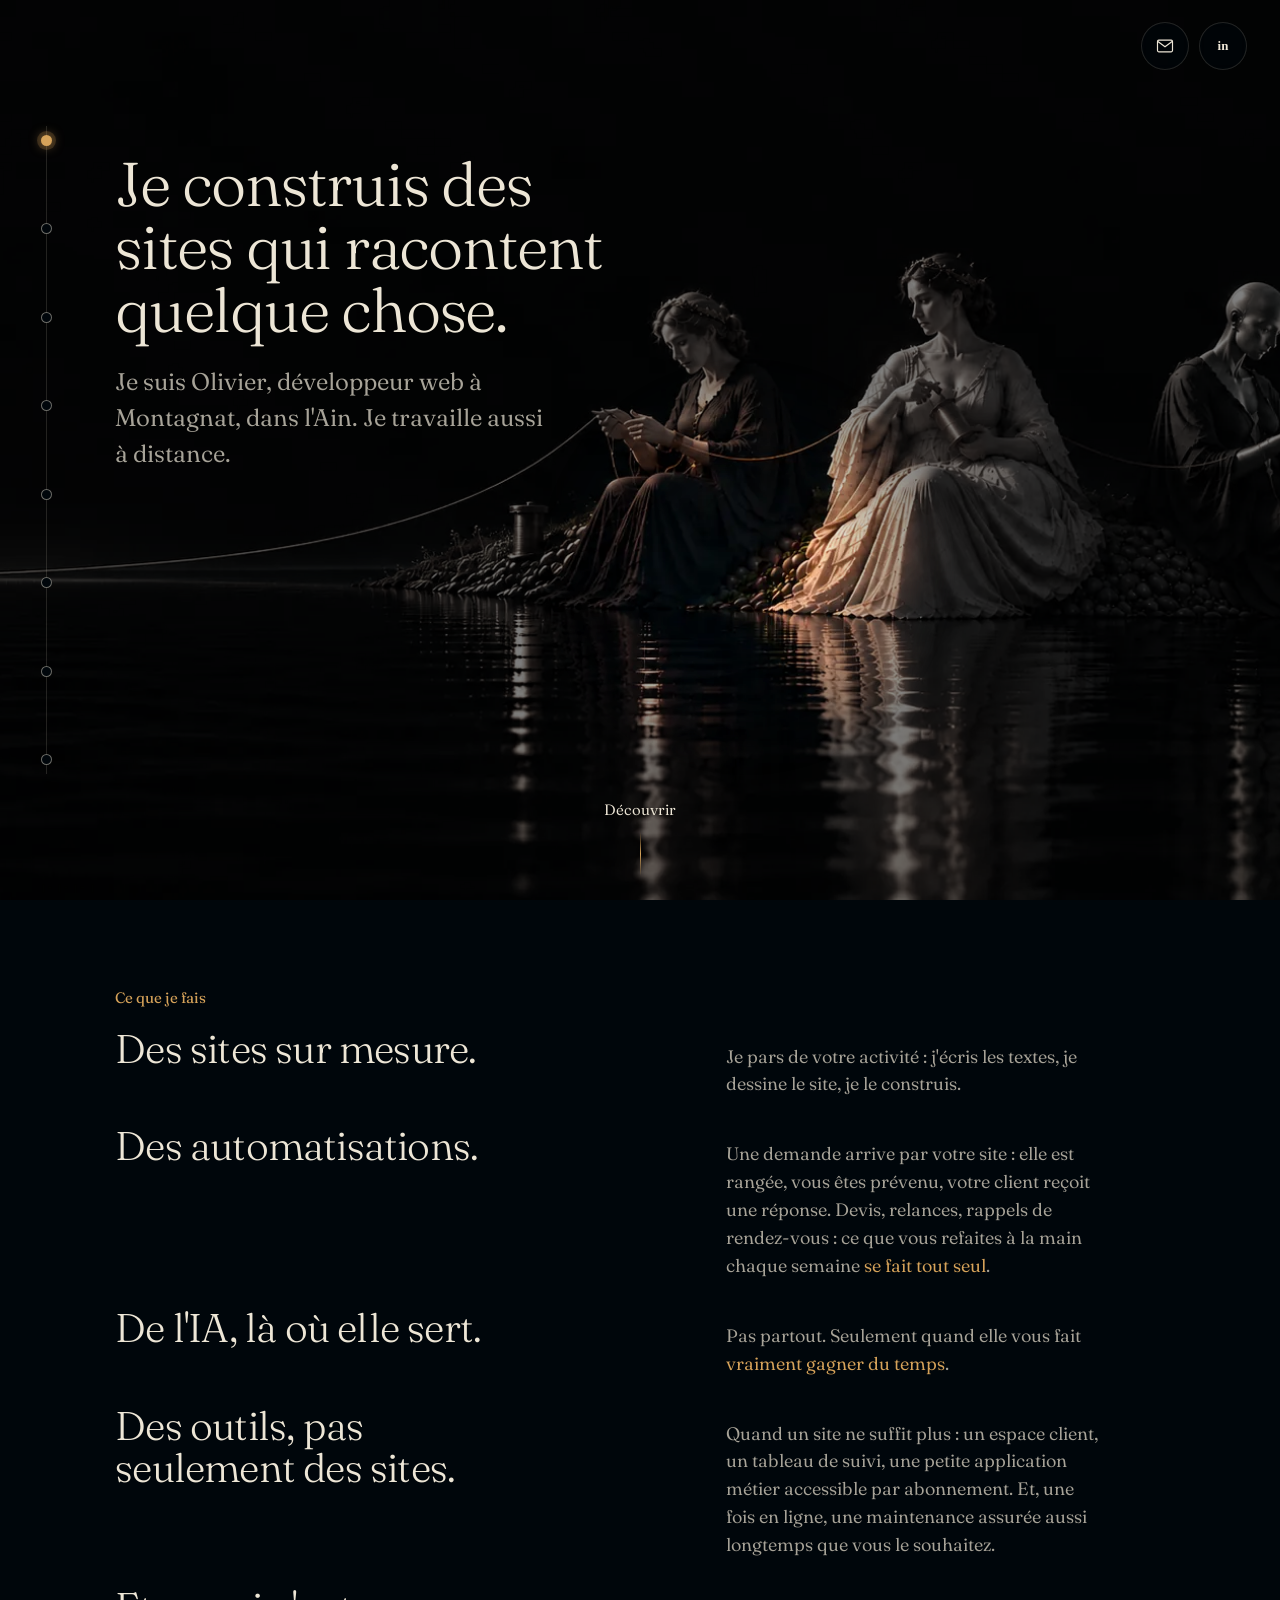
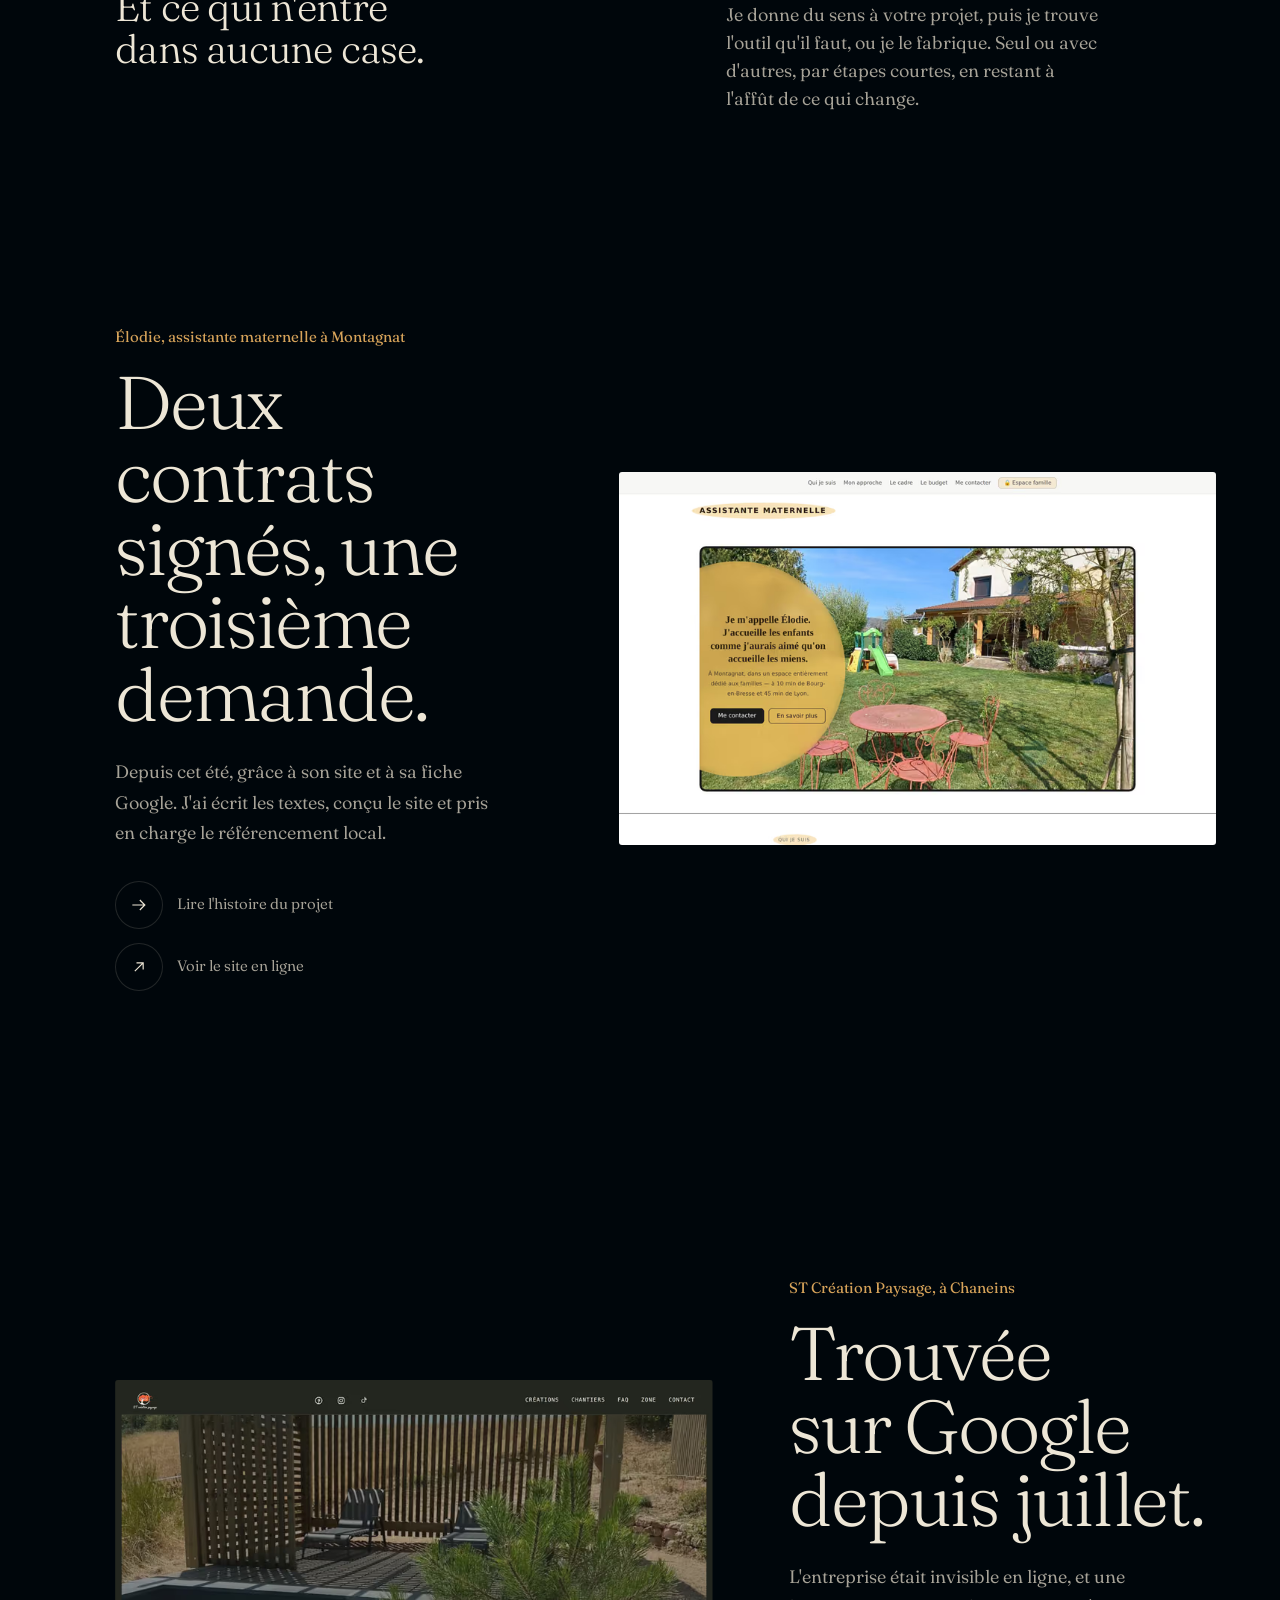
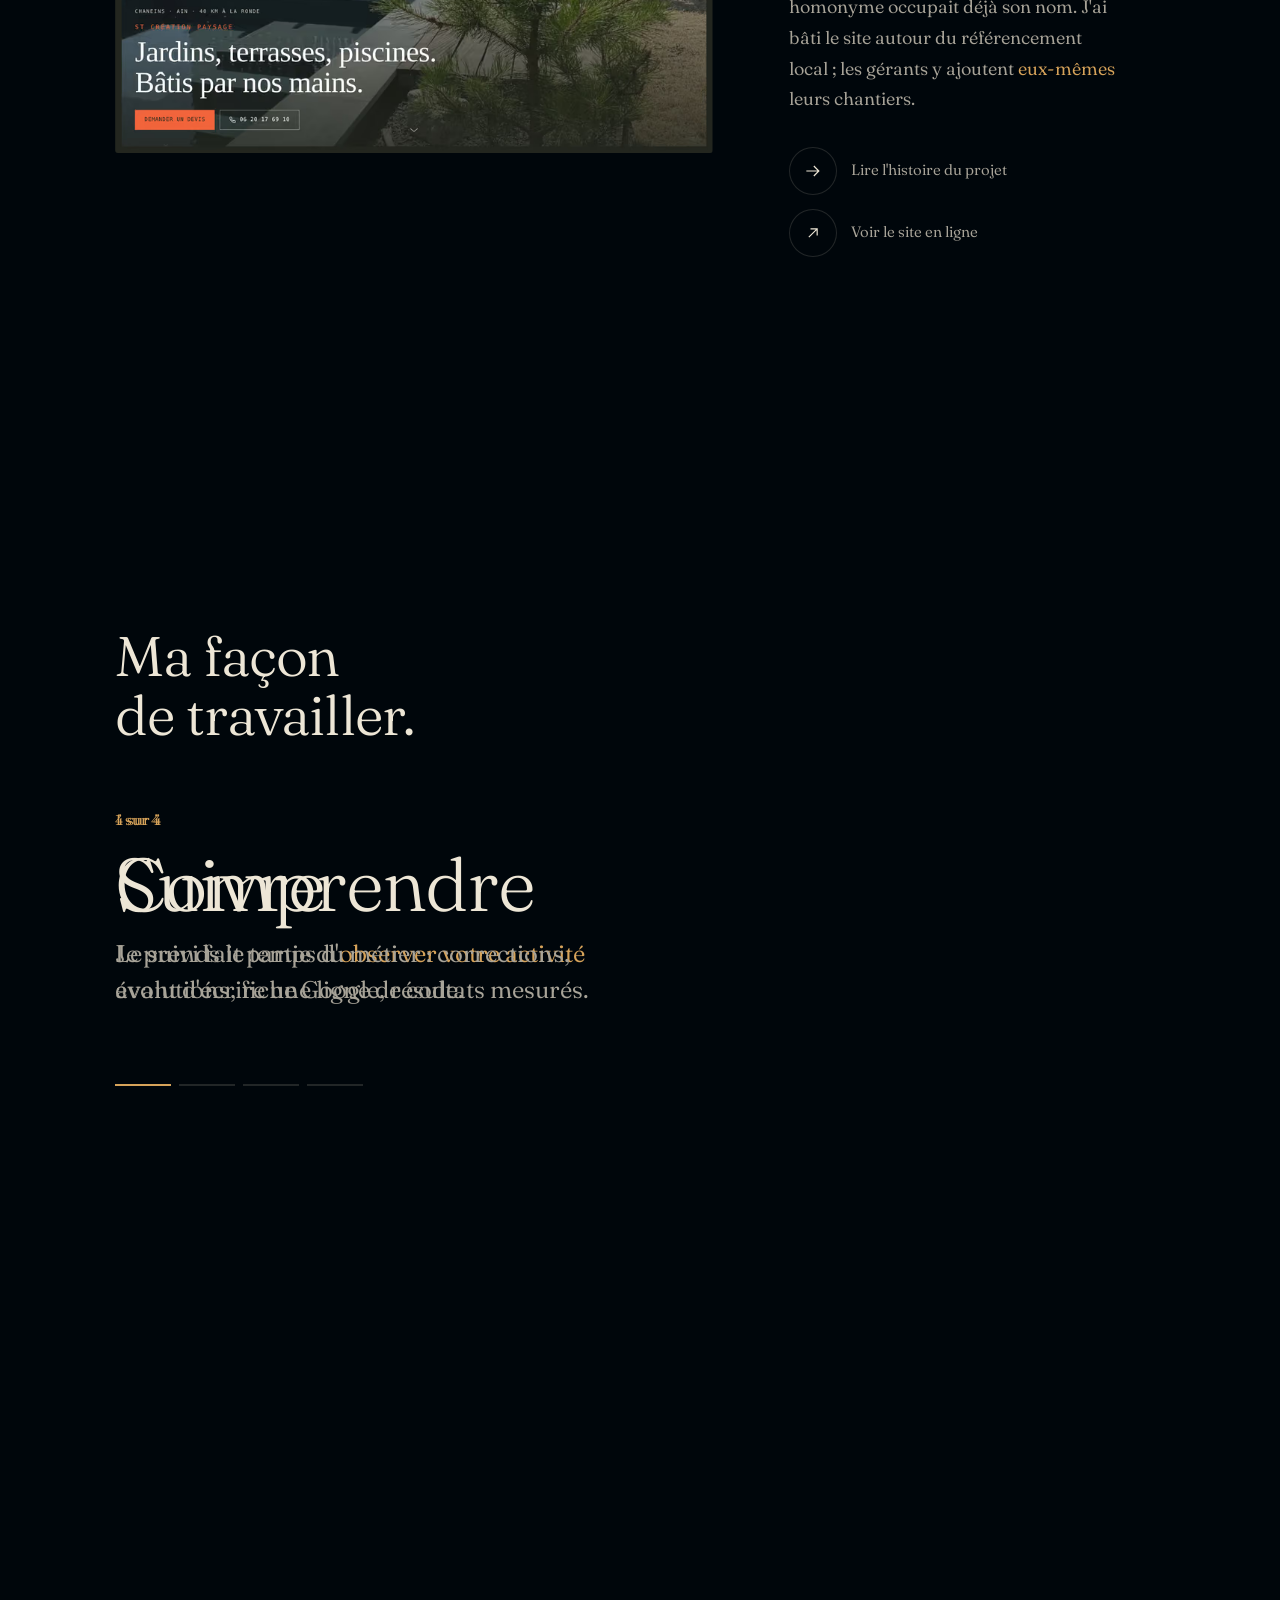
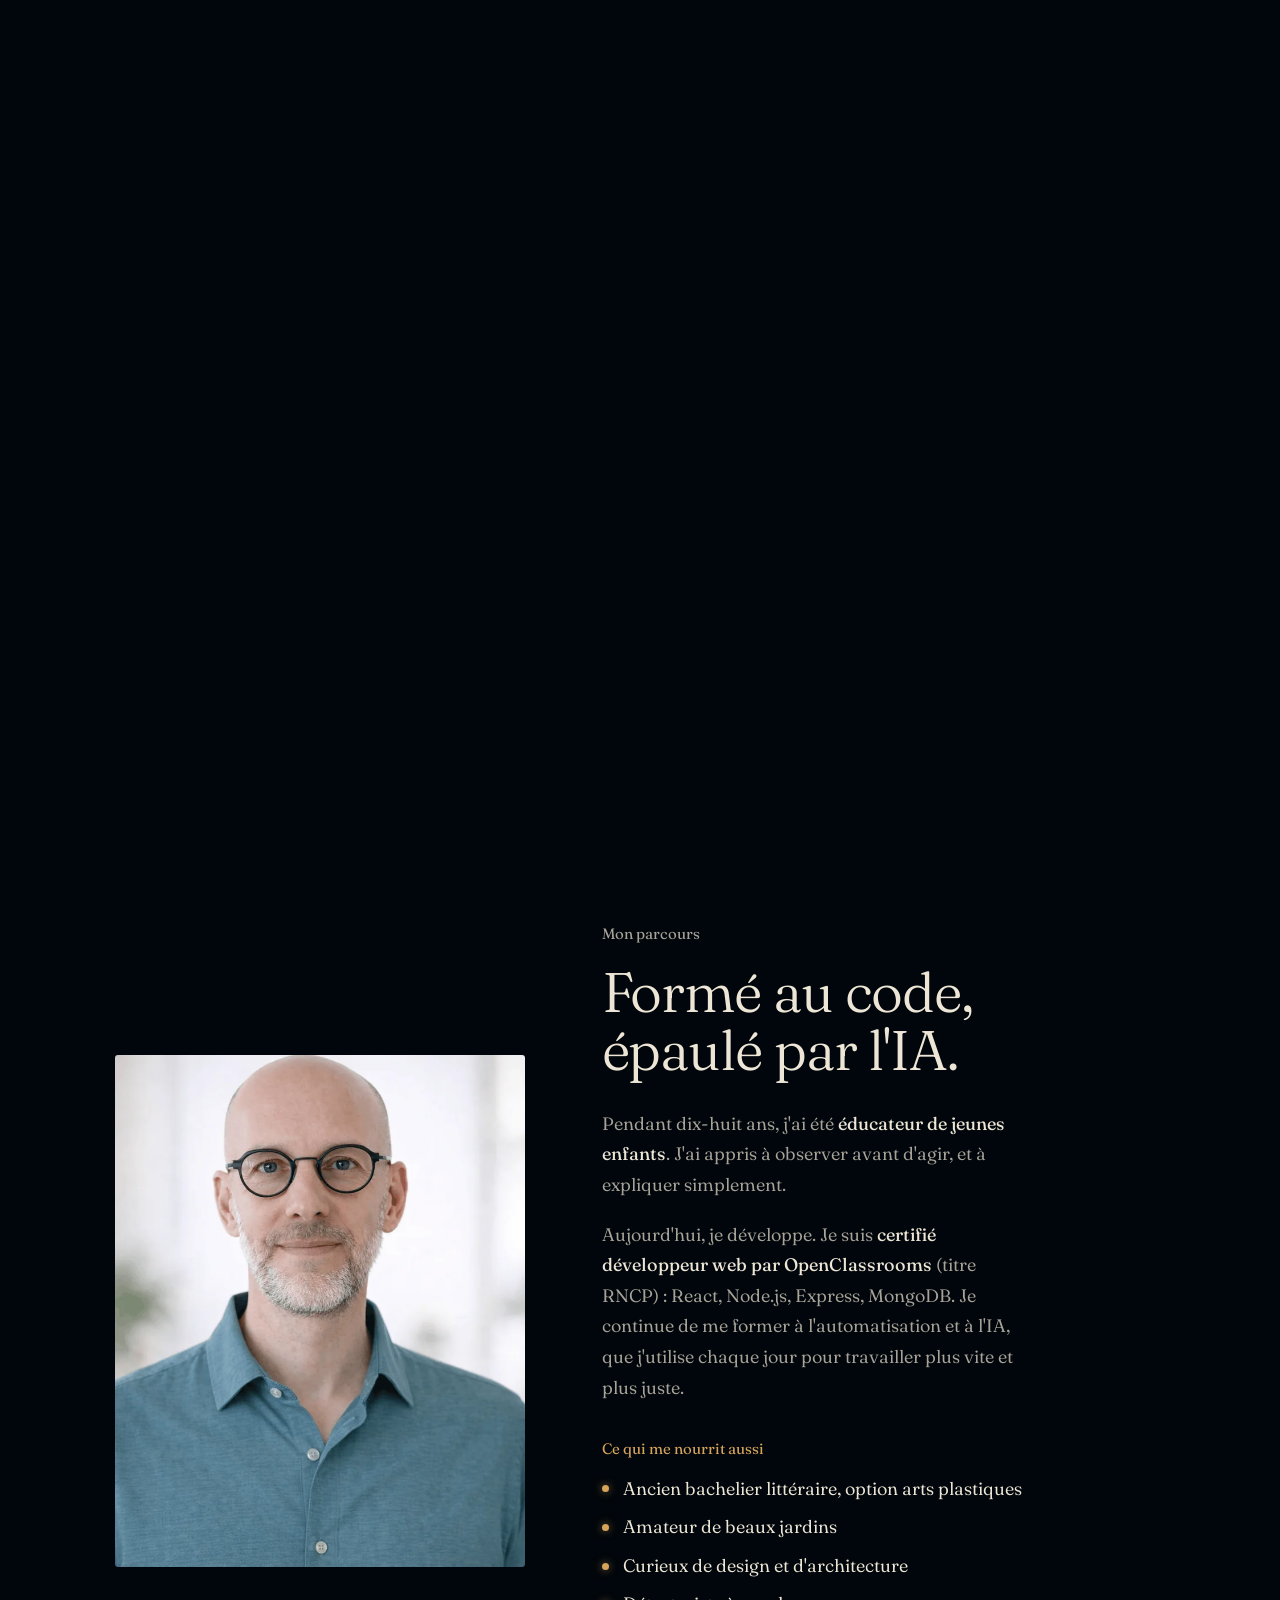
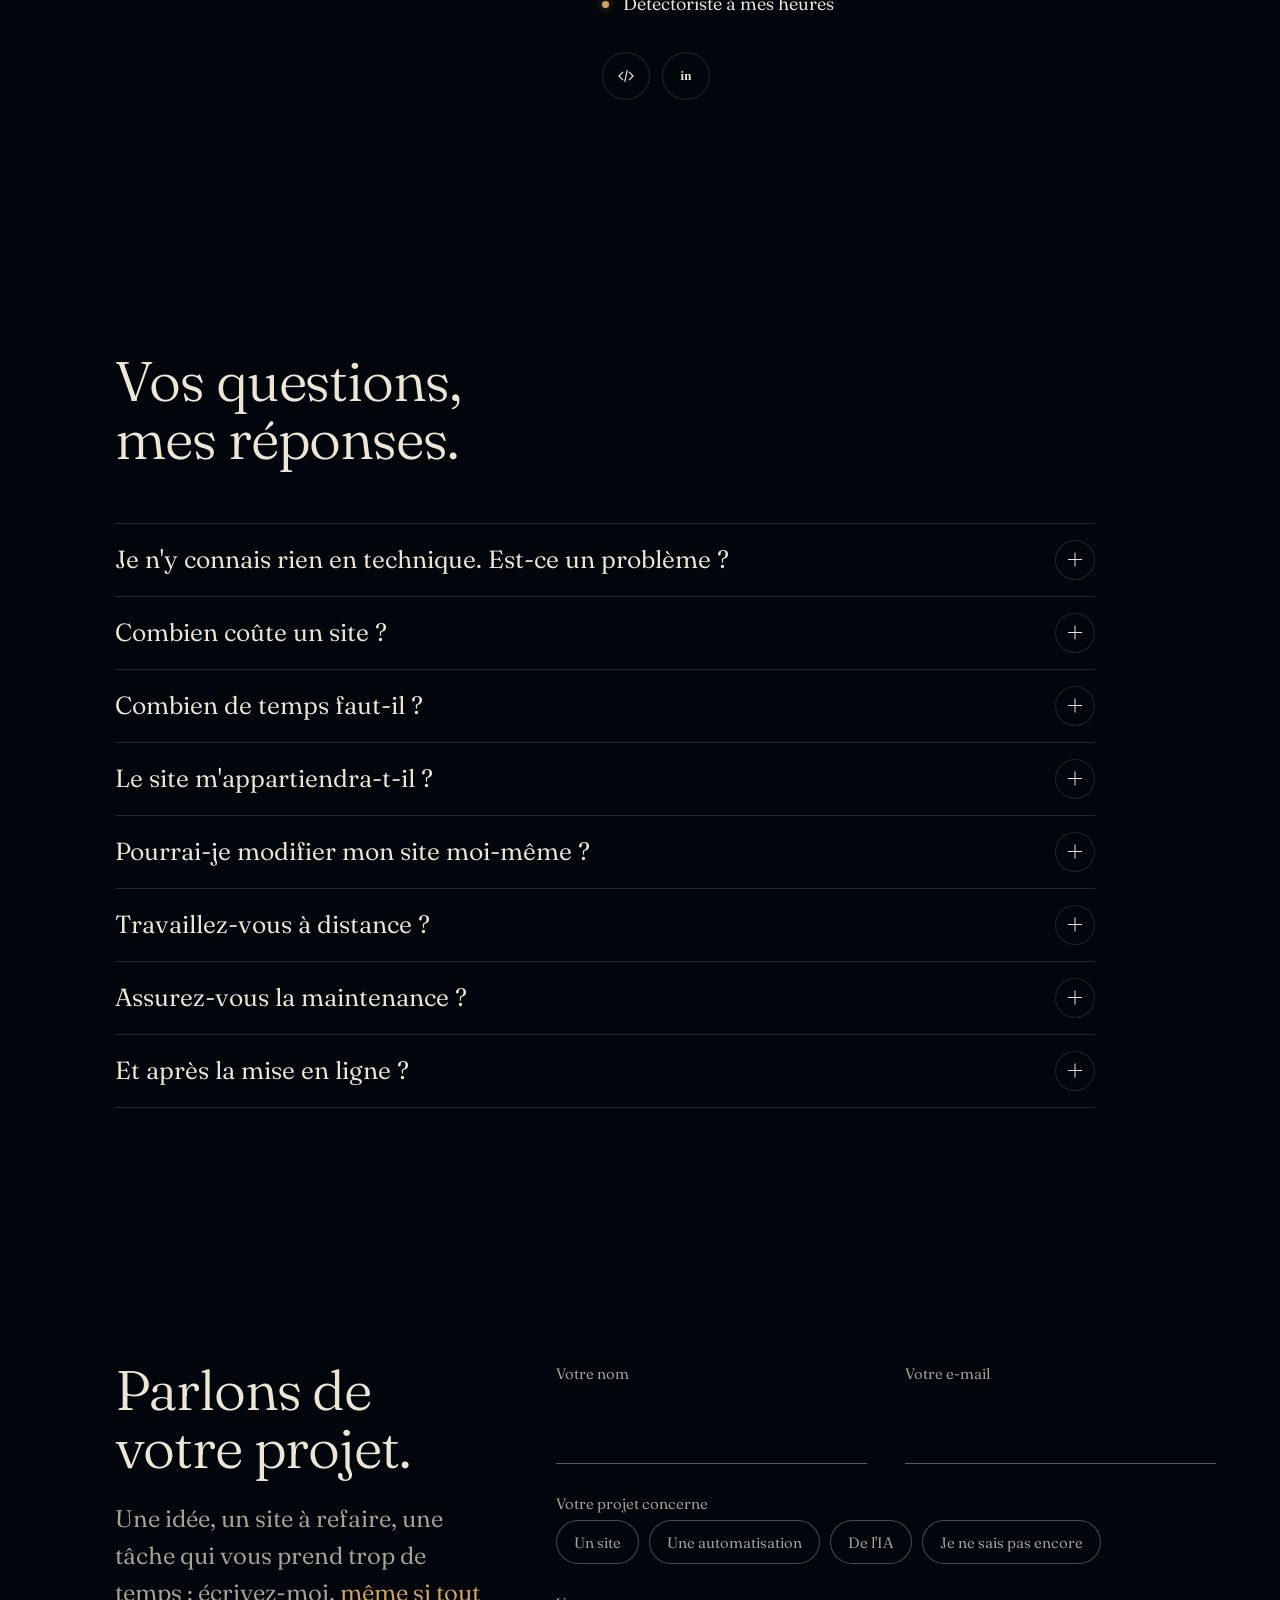
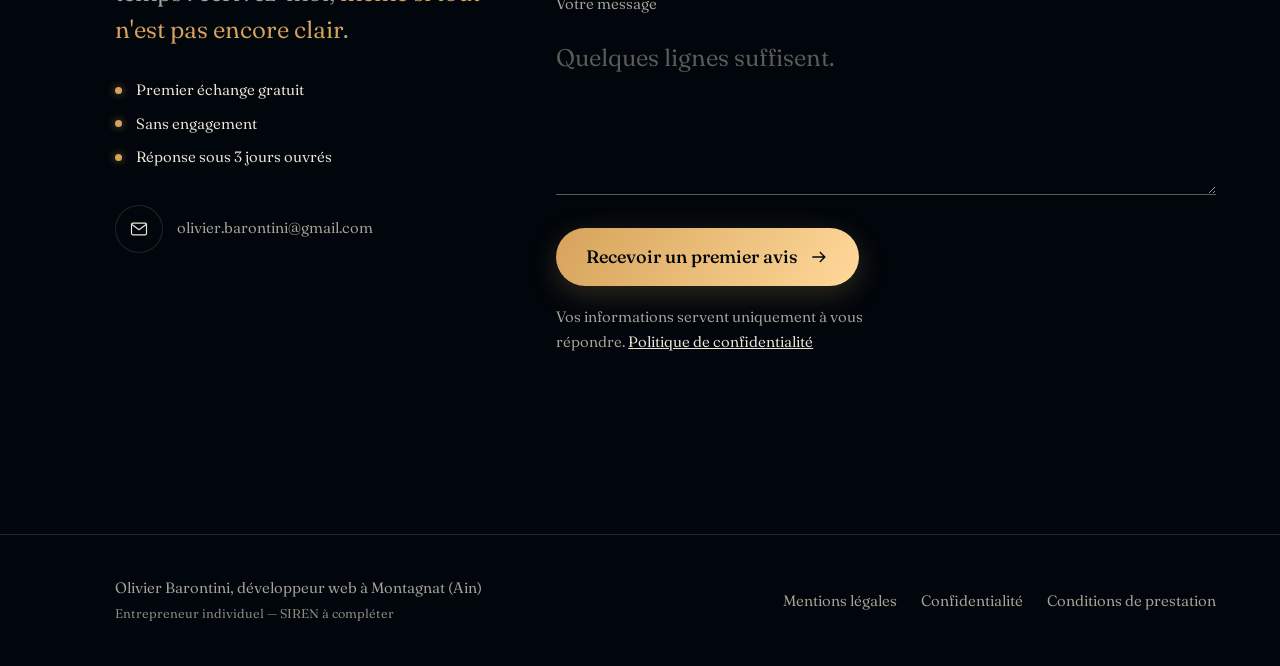
==== index.html @ 4375a680 "v21 : hero, navigation mobile/tablette, invitations vers le formulaire" ====
<!doctype html>
<html lang="fr">
<head>
<meta charset="utf-8">
<meta name="viewport" content="width=device-width, initial-scale=1, viewport-fit=cover">
<title>Olivier Barontini, développeur web dans l'Ain et à distance</title>
<meta name="description" content="Je construis des sites sur mesure, des automatisations et des outils d'IA utiles. Développeur web à Montagnat (Ain), en local et à distance.">
<!-- TODO(Olivier) une fois le domaine choisi : <link rel="canonical">, og:url,
     images Open Graph en URL absolue, champ "url" du JSON-LD, sitemap.xml, robots.txt. -->
<meta property="og:type" content="website">
<meta property="og:locale" content="fr_FR">
<meta property="og:title" content="Olivier Barontini, développeur web">
<meta property="og:description" content="Sites sur mesure, automatisations et IA appliquée. Dans l'Ain et à distance.">
<meta property="og:image" content="/assets/img/hero-desktop.webp">
<meta name="theme-color" content="#00060B">
<link rel="icon" href="/favicon.svg" type="image/svg+xml">
<link rel="preload" href="/assets/fonts/fraunces-var.woff2" as="font" type="font/woff2" crossorigin>

<!-- Doit s'exécuter avant l'affichage : autorise ou non les animations. -->
<script src="/assets/js/motion-flag.js"></script>

<!-- Une feuille par responsabilité (voir README). -->
<link rel="stylesheet" href="/assets/css/tokens.css">
<link rel="stylesheet" href="/assets/css/base.css">
<link rel="stylesheet" href="/assets/css/cursor.css">
<link rel="stylesheet" href="/assets/css/thread.css">
<link rel="stylesheet" href="/assets/css/hero.css">
<link rel="stylesheet" href="/assets/css/scenes.css">
<link rel="stylesheet" href="/assets/css/method.css">
<link rel="stylesheet" href="/assets/css/faq.css">
<link rel="stylesheet" href="/assets/css/contact.css">
<link rel="stylesheet" href="/assets/css/invite.css">

<script type="application/ld+json">
{
  "@context": "https://schema.org",
  "@type": "Person",
  "name": "Olivier Barontini",
  "jobTitle": "Développeur web",
  "email": "mailto:olivier.barontini@gmail.com",
  "address": { "@type": "PostalAddress", "addressLocality": "Montagnat", "addressRegion": "Ain", "addressCountry": "FR" },
  "knowsAbout": ["Développement web", "Automatisation", "Intelligence artificielle appliquée"],
  "sameAs": ["https://www.linkedin.com/in/olivier-barontini-5407103a3/", "https://github.com/olivierbarontini"]
}
</script>
<script type="application/ld+json">
{
  "@context": "https://schema.org",
  "@type": "FAQPage",
  "mainEntity": [
    {
      "@type": "Question",
      "name": "Je n'y connais rien en technique. Est-ce un problème ?",
      "acceptedAnswer": {
        "@type": "Answer",
        "text": "Non, c'est même pour ça que je suis là. Je vous explique chaque choix simplement, sans jargon, et vous validez chaque étape."
      }
    },
    {
      "@type": "Question",
      "name": "Combien coûte un site ?",
      "acceptedAnswer": {
        "@type": "Answer",
        "text": "Un site vitrine sur mesure démarre à 1 200 €, et se situe le plus souvent entre 1 200 et 2 500 € selon le nombre de pages et le travail de rédaction. Une première automatisation démarre à 400 €. La maintenance est facturée à part, au coup par coup ou au forfait annuel. Ces montants sont des repères, pas un tarif fixe : le prix exact dépend de votre besoin réel. Le premier échange est gratuit et sans engagement."
      }
    },
    {
      "@type": "Question",
      "name": "Combien de temps faut-il ?",
      "acceptedAnswer": {
        "@type": "Answer",
        "text": "Les délais sont courts : je travaille sur peu de projets à la fois. Le délai exact est annoncé dans le devis, et vous voyez le site avancer étape par étape."
      }
    },
    {
      "@type": "Question",
      "name": "Le site m'appartiendra-t-il ?",
      "acceptedAnswer": {
        "@type": "Answer",
        "text": "Oui. Le site, les textes et le nom de domaine sont à vous. Aucun abonnement ne vous est imposé."
      }
    },
    {
      "@type": "Question",
      "name": "Pourrai-je modifier mon site moi-même ?",
      "acceptedAnswer": {
        "@type": "Answer",
        "text": "Si vous le souhaitez, oui. Je peux prévoir un espace simple pour ajouter vos photos ou changer vos textes, comme je l'ai fait pour ST Création Paysage."
      }
    },
    {
      "@type": "Question",
      "name": "Travaillez-vous à distance ?",
      "acceptedAnswer": {
        "@type": "Answer",
        "text": "Oui. Je me déplace dans un rayon d'environ 30 km autour de Bourg-en-Bresse, et plus loin selon le projet. Partout ailleurs, je travaille à distance : visio, e-mail, étapes partagées en ligne."
      }
    },
    {
      "@type": "Question",
      "name": "Assurez-vous la maintenance ?",
      "acceptedAnswer": {
        "@type": "Answer",
        "text": "Oui, et c'est volontaire : un site laissé seul vieillit vite. Mises à jour, sauvegardes, corrections, petites évolutions — vous choisissez ce que vous me confiez, au coup par coup ou en suivi régulier."
      }
    },
    {
      "@type": "Question",
      "name": "Et après la mise en ligne ?",
      "acceptedAnswer": {
        "@type": "Answer",
        "text": "Le suivi fait partie du métier : corrections, évolutions, fiche Google, résultats mesurés. On décide ensemble de ce dont vous avez besoin."
      }
    }
  ]
}
</script>
</head>
<body>
<a class="skip-link" href="#contenu">Aller au contenu</a>

<!-- ======================================================================
     NAVIGATION — le fil (desktop) / le panneau (mobile). Voir thread.css.
     ====================================================================== -->
<div class="thread-progress" aria-hidden="true"></div>

<!-- Barre du haut (mobile et tablette) : nom + bouton Menu. -->
<header class="topbar">
  <a class="topbar-name" href="#accueil">Olivier Barontini</a>
  <button class="thread-toggle" type="button" aria-expanded="false" aria-controls="thread">
    <span class="thread-toggle-label">Menu</span>
    <svg class="icon-open" viewBox="0 0 24 24" fill="none" stroke="currentColor" stroke-width="1.4" aria-hidden="true"><path d="M4 7h16M4 12h16M4 17h16"/></svg>
    <svg class="icon-close" viewBox="0 0 24 24" fill="none" stroke="currentColor" stroke-width="1.4" aria-hidden="true"><path d="M6 6l12 12M18 6 6 18"/></svg>
  </button>
</header>

<nav class="thread" id="thread" aria-label="Sections de la page">
  <ol class="thread-list">
    <li><a href="#accueil"><span class="thread-knot" aria-hidden="true"></span><span class="thread-label">Accueil</span></a></li>
    <li><a href="#ce-que-je-fais"><span class="thread-knot" aria-hidden="true"></span><span class="thread-label">Ce que je fais</span></a></li>
    <li><a href="#elodie"><span class="thread-knot" aria-hidden="true"></span><span class="thread-label">Élodie, assistante maternelle</span></a></li>
    <li><a href="#st-creation-paysage"><span class="thread-knot" aria-hidden="true"></span><span class="thread-label">ST Création Paysage</span></a></li>
    <li><a href="#methode"><span class="thread-knot" aria-hidden="true"></span><span class="thread-label">Ma façon de travailler</span></a></li>
    <li><a href="#parcours"><span class="thread-knot" aria-hidden="true"></span><span class="thread-label">Mon parcours</span></a></li>
    <li><a href="#questions"><span class="thread-knot" aria-hidden="true"></span><span class="thread-label">Vos questions</span></a></li>
    <li><a href="#contact"><span class="thread-knot" aria-hidden="true"></span><span class="thread-label">Contact</span></a></li>
  </ol>
  <!-- Visible uniquement dans le panneau mobile. -->
  <div class="thread-panel-extras icon-row">
    <a class="icon-link" href="mailto:olivier.barontini@gmail.com" aria-label="M'écrire un e-mail">
      <svg viewBox="0 0 24 24" fill="none" stroke="currentColor" stroke-width="1.4" aria-hidden="true"><rect x="3" y="5" width="18" height="14" rx="1.5"/><path d="M3.5 6.5 12 13l8.5-6.5"/></svg>
    </a>
    <a class="icon-link" href="https://www.linkedin.com/in/olivier-barontini-5407103a3/" target="_blank" rel="noopener" aria-label="Mon profil LinkedIn (nouvel onglet)">
      <svg viewBox="0 0 24 24" fill="currentColor" aria-hidden="true"><text x="12" y="16.5" text-anchor="middle" font-family="Georgia,serif" font-size="15.5" font-weight="700">in</text></svg>
    </a>
    <a class="icon-link" href="https://github.com/olivierbarontini" target="_blank" rel="noopener" aria-label="Mes projets sur GitHub (nouvel onglet)">
      <svg viewBox="0 0 24 24" fill="none" stroke="currentColor" stroke-width="1.4" aria-hidden="true"><path d="M8.5 7 3.5 12l5 5M15.5 7l5 5-5 5M13.5 5l-3 14"/></svg>
    </a>
  </div>
</nav>

<!-- Contact direct, toujours à portée (desktop). -->
<div class="corner">
  <a class="icon-link" href="#contact" aria-label="Me contacter"><svg viewBox="0 0 24 24" fill="none" stroke="currentColor" stroke-width="1.4" aria-hidden="true"><rect x="3" y="5" width="18" height="14" rx="1.5"/><path d="M3.5 6.5 12 13l8.5-6.5"/></svg></a>
  <a class="icon-link" href="https://www.linkedin.com/in/olivier-barontini-5407103a3/" target="_blank" rel="noopener" aria-label="Mon profil LinkedIn (nouvel onglet)">
    <svg viewBox="0 0 24 24" fill="currentColor" aria-hidden="true"><text x="12" y="16.5" text-anchor="middle" font-family="Georgia,serif" font-size="15.5" font-weight="700">in</text></svg>
  </a>
</div>

<!-- Pastille de contact (mobile et tablette) : apparaît après les projets
     clients, disparaît quand le formulaire est à l'écran. Voir invite.css. -->
<a class="invite" href="#contact">Me contacter</a>

<main id="contenu" tabindex="-1">

  <!-- ====================================================================
       1. HERO — une image, une phrase.
       ==================================================================== -->
  <section class="hero" id="accueil" aria-labelledby="hero-title">
    <div class="hero-media">
      <picture class="hero-base">
        <source media="(min-width: 1100px)" srcset="/assets/img/hero-desktop.webp">
        <source media="(min-width: 700px)" srcset="/assets/img/hero-tablet.webp">
        <img src="/assets/img/hero-mobile.webp" width="940" height="1674" fetchpriority="high"
             alt="Trois fileuses au bord d'une eau sombre, reliées par un fil doré qui part d'un point de lumière.">
      </picture>
      <!-- Même image, en couleurs, révélée par le halo (décorative). -->
      <picture class="hero-lit" aria-hidden="true">
        <source media="(min-width: 1100px)" srcset="/assets/img/hero-desktop.webp">
        <source media="(min-width: 700px)" srcset="/assets/img/hero-tablet.webp">
        <img src="/assets/img/hero-mobile.webp" width="940" height="1674" alt="">
      </picture>
    </div>

    <div class="hero-text">
      <h1 id="hero-title">Je construis des sites qui racontent quelque chose.</h1>
      <p>Je suis Olivier, développeur web à Montagnat, dans l'Ain. Je travaille aussi à distance.</p>
      <!-- Mobile uniquement (masqué au-dessus de 900 px, voir hero.css) :
           le Hero desktop reste volontairement sans appel à l'action. -->
      <a class="hero-contact" href="#contact">Me contacter</a>
    </div>

    <a class="hero-cue" href="#ce-que-je-fais">Découvrir<span aria-hidden="true"></span></a>
  </section>

  <!-- ====================================================================
       2. CE QUE JE FAIS — trois phrases, rien d'autre.
       ==================================================================== -->
  <section class="scene" id="ce-que-je-fais" data-reveal aria-labelledby="t-offre">
    <h2 class="kicker" id="t-offre">Ce que je fais</h2>
    <div class="offer fade">
      <div class="offer-item">
        <h3>Des sites sur mesure.</h3>
        <p>Je pars de votre activité&nbsp;: j'écris les textes, je dessine le site, je le construis.</p>
      </div>
      <div class="offer-item">
        <h3>Des automatisations.</h3>
        <p>Une demande arrive par votre site&nbsp;: elle est rangée, vous êtes prévenu, votre client reçoit une réponse. Devis, relances, rappels de rendez-vous&nbsp;: ce que vous refaites à la main chaque semaine <span class="lumen">se fait tout seul</span>.</p>
      </div>
      <div class="offer-item">
        <h3>De l'IA, là où elle sert.</h3>
        <p>Pas partout. Seulement quand elle vous fait <span class="lumen">vraiment gagner du temps</span>.</p>
      </div>
      <div class="offer-item">
        <h3>Des outils, pas seulement des sites.</h3>
        <p>Quand un site ne suffit plus&nbsp;: un espace client, un tableau de suivi, une petite application métier accessible par abonnement. Et, une fois en ligne, une <span class="lumen">maintenance assurée</span> aussi longtemps que vous le souhaitez.</p>
      </div>
      <div class="offer-item">
        <h3>Et ce qui n'entre dans aucune case.</h3>
        <p>Je donne du sens à votre projet, puis je trouve l'outil qu'il faut, ou je le fabrique. Seul ou avec d'autres, par étapes courtes, en restant à l'affût de ce qui change.</p>
      </div>
    </div>
  </section>

  <!-- ====================================================================
       3. PREUVE — Élodie. Chiffres donnés par la cliente, non arrondis.
       ==================================================================== -->
  <section class="scene" id="elodie" data-reveal aria-labelledby="t-elodie">
    <div class="proof">
      <div class="proof-text fade">
        <p class="kicker">Élodie, assistante maternelle à Montagnat</p>
        <h2 class="proof-statement" id="t-elodie">Deux contrats signés, une troisième demande.</h2>
        <p class="proof-detail">Depuis cet été, grâce à son site et à <span class="lumen">sa fiche Google</span>. J'ai écrit les textes, conçu le site et pris en charge le référencement local.</p>
        <div class="action-row">
          <a class="action" href="/projets/elodie-assistante-maternelle/"><span class="action-icon" aria-hidden="true"><svg viewBox="0 0 24 24" fill="none" stroke="currentColor" stroke-width="1.4"><path d="M4 12h15M13 6l6 6-6 6"/></svg></span><span class="action-label">Lire l'histoire du projet</span><span class="sr-only"> d'Élodie</span></a>
          <a class="action" href="https://elodie-assistante-maternelle.fr" target="_blank" rel="noopener"><span class="action-icon" aria-hidden="true"><svg viewBox="0 0 24 24" fill="none" stroke="currentColor" stroke-width="1.4"><path d="M7 17 17 7M9 7h8v8"/></svg></span><span class="action-label">Voir le site en ligne</span><span class="sr-only"> d'Élodie (nouvel onglet)</span></a>
        </div>
      </div>
      <picture class="frame">
        <source type="image/avif" srcset="/assets/img/elodie-assistante-maternelle-800.avif 800w, /assets/img/elodie-assistante-maternelle-1200.avif 1200w" sizes="(min-width: 900px) 55vw, 100vw">
        <img src="/assets/img/elodie-assistante-maternelle-1200.webp"
             srcset="/assets/img/elodie-assistante-maternelle-800.webp 800w, /assets/img/elodie-assistante-maternelle-1200.webp 1200w"
             sizes="(min-width: 900px) 55vw, 100vw" width="1200" height="750" loading="lazy" decoding="async"
             alt="Page d'accueil du site d'Élodie : le jardin et l'aire de jeux en grande image, avec l'accroche « Je m'appelle Élodie ».">
      </picture>
    </div>
  </section>

  <!-- ====================================================================
       4. PREUVE — ST Création Paysage (image et texte inversés).
       ==================================================================== -->
  <section class="scene" id="st-creation-paysage" data-reveal aria-labelledby="t-st">
    <div class="proof proof--mirror">
      <div class="proof-text fade">
        <p class="kicker">ST Création Paysage, à Chaneins</p>
        <h2 class="proof-statement" id="t-st">Trouvée sur Google depuis juillet.</h2>
        <p class="proof-detail">L'entreprise était invisible en ligne, et une homonyme occupait déjà son nom. J'ai bâti le site autour du référencement local&nbsp;; les gérants y ajoutent <span class="lumen">eux-mêmes</span> leurs chantiers.</p>
        <div class="action-row">
          <a class="action" href="/projets/st-creation-paysage/"><span class="action-icon" aria-hidden="true"><svg viewBox="0 0 24 24" fill="none" stroke="currentColor" stroke-width="1.4"><path d="M4 12h15M13 6l6 6-6 6"/></svg></span><span class="action-label">Lire l'histoire du projet</span><span class="sr-only"> ST Création Paysage</span></a>
          <a class="action" href="https://www.st-creation-paysage.fr" target="_blank" rel="noopener"><span class="action-icon" aria-hidden="true"><svg viewBox="0 0 24 24" fill="none" stroke="currentColor" stroke-width="1.4"><path d="M7 17 17 7M9 7h8v8"/></svg></span><span class="action-label">Voir le site en ligne</span><span class="sr-only"> ST Création Paysage (nouvel onglet)</span></a>
        </div>
      </div>
      <picture class="frame">
        <source type="image/avif" srcset="/assets/img/st-creation-paysage-800.avif 800w, /assets/img/st-creation-paysage-1200.avif 1200w" sizes="(min-width: 900px) 55vw, 100vw">
        <img src="/assets/img/st-creation-paysage-1200.webp"
             srcset="/assets/img/st-creation-paysage-800.webp 800w, /assets/img/st-creation-paysage-1200.webp 1200w"
             sizes="(min-width: 900px) 55vw, 100vw" width="1200" height="750" loading="lazy" decoding="async"
             alt="Page d'accueil du site ST Création Paysage : une terrasse en bois au bord d'une piscine, titre « Jardins, terrasses, piscines. Bâtis par nos mains. »">
      </picture>
    </div>
  </section>

  <!-- ====================================================================
       5. MÉTHODE — une vraie séquence, donc numérotée. Voir method.css.
       ==================================================================== -->
  <section class="method" id="methode" aria-labelledby="t-methode">
    <div class="method-inner">
      <h2 id="t-methode">Ma façon de travailler.</h2>
      <ol class="steps">
        <li class="step is-current">
          <span class="step-num">1 sur 4</span>
          <h3>Comprendre</h3>
          <p>Je prends le temps d'<span class="lumen">observer votre activité</span> avant d'écrire une ligne de code.</p>
        </li>
        <li class="step">
          <span class="step-num">2 sur 4</span>
          <h3>Proposer</h3>
          <p>Textes, design, concept&nbsp;: je vous montre une direction, et on l'ajuste ensemble.</p>
        </li>
        <li class="step">
          <span class="step-num">3 sur 4</span>
          <h3>Construire</h3>
          <p>Un site rapide, accessible, <span class="lumen">qui vous appartient</span>. Sans abonnement imposé.</p>
        </li>
        <li class="step">
          <span class="step-num">4 sur 4</span>
          <h3>Suivre</h3>
          <p>Le suivi fait partie du métier&nbsp;: corrections, évolutions, fiche Google, résultats mesurés.</p>
        </li>
      </ol>
      <!-- Accès direct à chaque étape (mode enchaîné uniquement). -->
      <div class="step-meter">
        <button type="button" aria-label="Étape 1 : Comprendre"></button>
        <button type="button" aria-label="Étape 2 : Proposer"></button>
        <button type="button" aria-label="Étape 3 : Construire"></button>
        <button type="button" aria-label="Étape 4 : Suivre"></button>
      </div>
    </div>
  </section>

  <!-- ====================================================================
       6. PARCOURS — formation classique, travail épaulé par l'IA.
       ==================================================================== -->
  <section class="scene" id="parcours" data-reveal aria-labelledby="t-parcours">
    <div class="journey">
      <!-- PHOTO À REMPLACER : déposer la nouvelle image sous le même nom,
           /assets/img/portrait.webp, au format 4:5 (idéalement 720 × 900 px,
           WebP, moins de 150 ko). Rien d'autre à modifier, sauf le texte
           alternatif ci-dessous si le cadrage change. -->
      <picture class="frame">
        <img src="/assets/img/portrait.webp" width="720" height="900" loading="lazy" decoding="async"
             alt="Portrait d'Olivier Barontini.">
      </picture>
      <div class="journey-text fade">
        <p class="kicker">Mon parcours</p>
        <h2 id="t-parcours">Formé au code, épaulé par l'IA.</h2>
        <p>Pendant dix-huit ans, j'ai été <strong>éducateur de jeunes enfants</strong>. J'ai appris à observer avant d'agir, et à expliquer simplement.</p>
        <p>Aujourd'hui, je développe. Je suis <strong>certifié développeur web par OpenClassrooms</strong> (titre RNCP)&nbsp;: React, Node.js, Express, MongoDB. Je continue de me former à l'automatisation et à l'IA, que j'utilise chaque jour pour travailler plus vite et plus juste.</p>
        <!-- Ce qui nourrit le regard : des traits personnels, pas des compétences
             techniques. À enrichir ou alléger librement (une ligne = un <li>). -->
        <h3 class="traits-title">Ce qui me nourrit aussi</h3>
        <ul class="traits">
          <li>Ancien bachelier littéraire, option arts plastiques</li>
          <li>Amateur de beaux jardins</li>
          <li>Curieux de design et d'architecture</li>
          <li>Détectoriste à mes heures</li>
        </ul>
        <div class="icon-row">
          <a class="icon-link" href="https://github.com/olivierbarontini" target="_blank" rel="noopener" aria-label="Mes projets sur GitHub (nouvel onglet)">
            <svg aria-hidden="true" viewBox="0 0 24 24" fill="none" stroke="currentColor" stroke-width="1.4"><path d="M8.5 7 3.5 12l5 5M15.5 7l5 5-5 5M13.5 5l-3 14"/></svg>
          </a>
          <a class="icon-link" href="https://www.linkedin.com/in/olivier-barontini-5407103a3/" target="_blank" rel="noopener" aria-label="Mon profil LinkedIn (nouvel onglet)">
            <svg aria-hidden="true" viewBox="0 0 24 24" fill="currentColor"><text x="12" y="16.5" text-anchor="middle" font-family="Georgia,serif" font-size="15.5" font-weight="700">in</text></svg>
          </a>
        </div>
      </div>
    </div>
  </section>

  <!-- ====================================================================
       7. QUESTIONS — <details> natif : s'ouvre au clic ou au clavier,
       fonctionne sans JavaScript. Données structurées FAQPage dans le <head>.
       ==================================================================== -->
  <section class="scene" id="questions" data-reveal aria-labelledby="t-questions">
    <div class="faq">
      <h2 id="t-questions">Vos questions, mes réponses.</h2>
      <div class="faq-list fade">
        <details class="faq-item">
          <summary><span>Je n'y connais rien en technique. Est-ce un problème ?</span><span class="faq-sign" aria-hidden="true"></span></summary>
          <p>Non, c'est même pour ça que je suis là. Je vous explique chaque choix simplement, sans jargon, et vous validez chaque étape.</p>
        </details>
        <!-- TARIFS À AJUSTER : ce sont des repères de marché, pas vos prix
             définitifs. Dès que vous aurez fait trois devis réels, remplacez
             ces montants par vos propres fourchettes. -->
        <details class="faq-item">
          <summary><span>Combien coûte un site ?</span><span class="faq-sign" aria-hidden="true"></span></summary>
          <p>Un site vitrine sur mesure démarre à 1&nbsp;200&nbsp;€, et se situe le plus souvent entre 1&nbsp;200 et 2&nbsp;500&nbsp;€ selon le nombre de pages et le travail de rédaction. Une première automatisation démarre à 400&nbsp;€. La maintenance est facturée à part, au coup par coup ou au forfait annuel.</p>
          <p>Ces montants sont des repères, pas un tarif fixe&nbsp;: le prix exact dépend de votre besoin réel. Le premier échange est gratuit et sans engagement.</p>
        </details>
        <details class="faq-item">
          <summary><span>Combien de temps faut-il ?</span><span class="faq-sign" aria-hidden="true"></span></summary>
          <p>Les délais sont courts&nbsp;: je travaille sur peu de projets à la fois. Le délai exact est annoncé dans le devis, et vous voyez le site avancer étape par étape.</p>
        </details>
        <details class="faq-item">
          <summary><span>Le site m'appartiendra-t-il ?</span><span class="faq-sign" aria-hidden="true"></span></summary>
          <p>Oui. Le site, les textes et le nom de domaine sont à vous. Aucun abonnement ne vous est imposé.</p>
        </details>
        <details class="faq-item">
          <summary><span>Pourrai-je modifier mon site moi-même ?</span><span class="faq-sign" aria-hidden="true"></span></summary>
          <p>Si vous le souhaitez, oui. Je peux prévoir un espace simple pour ajouter vos photos ou changer vos textes, comme je l'ai fait pour ST Création Paysage.</p>
        </details>
        <details class="faq-item">
          <summary><span>Travaillez-vous à distance ?</span><span class="faq-sign" aria-hidden="true"></span></summary>
          <p>Oui. Je me déplace dans un rayon d'environ 30&nbsp;km autour de Bourg-en-Bresse, et plus loin selon le projet. Partout ailleurs, je travaille à distance&nbsp;: visio, e-mail, étapes partagées en ligne.</p>
        </details>
        <details class="faq-item">
          <summary><span>Assurez-vous la maintenance&nbsp;?</span><span class="faq-sign" aria-hidden="true"></span></summary>
          <p>Oui, et c'est volontaire&nbsp;: un site laissé seul vieillit vite. Mises à jour, sauvegardes, corrections, petites évolutions — vous choisissez ce que vous me confiez, au coup par coup ou en suivi régulier.</p>
        </details>
        <details class="faq-item">
          <summary><span>Et après la mise en ligne ?</span><span class="faq-sign" aria-hidden="true"></span></summary>
          <p>Le suivi fait partie du métier&nbsp;: corrections, évolutions, fiche Google, résultats mesurés. On décide ensemble de ce dont vous avez besoin.</p>
        </details>
      </div>
    </div>
  </section>

  <!-- ====================================================================
       8. CONTACT — Netlify Forms, puis copie automatique vers Airtable
       (netlify/functions/submission-created.mjs).
       ==================================================================== -->
  <section class="scene" id="contact" aria-labelledby="t-contact">
    <div class="contact">
      <div class="contact-intro">
        <h2 id="t-contact">Parlons de votre projet.</h2>
        <p class="lead">Une idée, un site à refaire, une tâche qui vous prend trop de temps&nbsp;: écrivez-moi, <span class="lumen">même si tout n'est pas encore clair</span>.</p>
        <!-- Trois promesses courtes : ce qu'un artisan pressé veut savoir
             avant d'écrire. ENGAGEMENT : le délai annoncé ici doit être tenu.
             Validé le 22/09/2026 à trois jours ouvrés. -->
        <ul class="assurances">
          <li>Premier échange gratuit</li>
          <li>Sans engagement</li>
          <li>Réponse sous 3 jours ouvrés</li>
        </ul>
        <div class="action-row">
          <a class="action" href="mailto:olivier.barontini@gmail.com"><span class="action-icon" aria-hidden="true"><svg viewBox="0 0 24 24" fill="none" stroke="currentColor" stroke-width="1.4"><rect x="3" y="5" width="18" height="14" rx="1.5"/><path d="M3.5 6.5 12 13l8.5-6.5"/></svg></span><span class="action-label">olivier.barontini@gmail.com</span></a>
        </div>
      </div>

      <form class="form" name="contact" method="POST" action="/merci/"
            data-netlify="true" netlify-honeypot="bot-field">
        <input type="hidden" name="form-name" value="contact">
        <p class="form-trap" aria-hidden="true">
          <label>Ne pas remplir <input name="bot-field" tabindex="-1" autocomplete="off"></label>
        </p>

        <!-- Nom et e-mail côte à côte sur grand écran : deux champs courts
             sur une seule ligne, le regard descend plus vite. -->
        <div class="field-row">
          <div class="field">
            <label for="f-nom">Votre nom</label>
            <input id="f-nom" name="nom" type="text" autocomplete="name" required maxlength="120">
          </div>
          <div class="field">
            <label for="f-email">Votre e-mail</label>
            <input id="f-email" name="email" type="email" autocomplete="email" required maxlength="200">
          </div>
        </div>

        <fieldset class="field">
          <legend>Votre projet concerne</legend>
          <div class="choices">
            <label class="choice"><input type="radio" name="projet" value="Site" required><span>Un site</span></label>
            <label class="choice"><input type="radio" name="projet" value="Automatisation"><span>Une automatisation</span></label>
            <label class="choice"><input type="radio" name="projet" value="IA"><span>De l'IA</span></label>
            <label class="choice"><input type="radio" name="projet" value="À définir"><span>Je ne sais pas encore</span></label>
          </div>
        </fieldset>

        <div class="field">
          <label for="f-message">Votre message</label>
          <textarea id="f-message" name="message" required maxlength="5000" placeholder="Quelques lignes suffisent."></textarea>
        </div>

        <div class="form-send">
          <button class="btn btn--send" type="submit">
            <span>Recevoir un premier avis</span>
            <svg viewBox="0 0 24 24" fill="none" stroke="currentColor" stroke-width="1.6" aria-hidden="true"><path d="M4 12h15M13 6l6 6-6 6"/></svg>
          </button>
          <p class="form-note">Vos informations servent uniquement à vous répondre. <a href="/confidentialite/">Politique de confidentialité</a></p>
        </div>
        <p class="form-status" role="status" aria-live="polite"></p>
      </form>
    </div>
  </section>
</main>

<footer class="site-footer">
  <!-- Identité légale : à compléter dès l'obtention du SIREN. -->
  <p>Olivier Barontini, développeur web à Montagnat (Ain)<br>
  <small>Entrepreneur individuel — SIREN <span class="todo">à compléter</span></small></p>
  <nav aria-label="Informations légales">
    <ul>
      <li><a href="/mentions-legales/">Mentions légales</a></li>
      <li><a href="/confidentialite/">Confidentialité</a></li>
      <li><a href="/cgv/">Conditions de prestation</a></li>
    </ul>
  </nav>
</footer>

<!-- Un script par responsabilité, chargés en différé (après le HTML). -->
<script src="/assets/js/thread-nav.js" defer></script>
<script src="/assets/js/hero-reveal.js" defer></script>
<script src="/assets/js/scene-reveal.js" defer></script>
<script src="/assets/js/method-steps.js" defer></script>
<script src="/assets/js/contact-form.js" defer></script>
<script src="/assets/js/cursor.js" defer></script>
<script src="/assets/js/offer-toggle.js" defer></script>
<script src="/assets/js/invite.js" defer></script>
</body>
</html>
---- assets/css/tokens.css ----
/* ==========================================================================
   TOKENS — la seule source des couleurs, typos et espacements du site.
   Aucune valeur en dur ailleurs : pour changer une couleur, c'est ici.

   Palette tirée de l'image des Moires elle-même :
   --night est la couleur exacte du ciel de l'image (#00060B, mesurée),
   pour que la photo du Hero se fonde dans la page sans bord visible.
   ========================================================================== */
@font-face{
  font-family:'Fraunces';
  src:url('/assets/fonts/fraunces-var.woff2') format('woff2-variations');
  font-weight:100 900;
  font-style:normal;
  font-display:swap;
}

:root{
  color-scheme:dark;

  /* Couleurs */
  --night:#00060B;        /* fond : le ciel de l'image */
  --deep:#08121A;         /* surfaces légèrement relevées (champs, cadres) */
  --parchment:#EDE6D6;    /* texte principal — contraste 16:1 sur --night */
  --mist:#A7A398;         /* texte secondaire — contraste 8:1 sur --night */
  --thread:#D6A35A;       /* le fil doré : accent unique du site */
  --ember:#FFD89A;        /* la lueur au bout du fil (focus, état actif) */

  --thread-rgb:214,163,90;
  --parchment-rgb:237,230,214;
  --line:rgba(var(--parchment-rgb),.14);

  /* Typographie : une seule famille (Fraunces, auto-hébergée),
     déclinée en graisses et en tailles. */
  --serif:'Fraunces',Georgia,'Iowan Old Style','Times New Roman',serif;

  --fs-small:0.9375rem;                       /* 15px */
  --fs-body:1.125rem;                         /* 18px */
  --fs-lead:clamp(1.25rem,1.1rem + .6vw,1.5rem);
  --fs-h2:clamp(2rem,1.4rem + 2.6vw,3.5rem);
  --fs-h1:clamp(2.4rem,1.6rem + 3.6vw,4.75rem);
  --fs-statement:clamp(2.4rem,1.3rem + 4.2vw,5rem);

  /* Espaces : de la respiration avant tout */
  --gutter:clamp(22px,5vw,72px);
  --rail-space:clamp(22px,5vw,72px);         /* recalculé en desktop (voir thread.css) */
  --scene-pad:clamp(88px,14vh,160px);
  --measure:34ch;                             /* longueur de ligne des textes courts */

  /* Mouvement : une seule courbe partout, pour la cohérence */
  --ease:cubic-bezier(.22,.61,.24,1);
  --slow:1.1s;
  --fast:.25s;
}
---- assets/css/base.css ----
/* ==========================================================================
   BASE — reset léger, typographie par défaut, utilitaires partagés.
   ========================================================================== */
*,*::before,*::after{ box-sizing:border-box; }

html{
  background:var(--night);
  -webkit-text-size-adjust:100%;
  scroll-behavior:smooth;
}
/* Très grands écrans (à partir de 1920 px) : tout le site est en rem,
   on agrandit donc la taille de base, doucement, jusqu'à 130 %.
   Sans cela, sur un écran 2560 px, textes et marges restent à l'échelle
   d'un portable et flottent dans le vide. */
@media (min-width:1920px){
  html{ font-size:min(calc(100% + (100vw - 1920px) / 128), 130%); }
}
/* Sur grand écran, chaque scène « s'aimante » doucement en haut de l'écran.
   « proximity » et non « mandatory » : le scroll reste libre, on ne force
   jamais la personne à s'arrêter quelque part. */
@media (min-width:900px){
  html{ scroll-snap-type:y proximity; }
}

body{
  margin:0;
  background:var(--night);
  color:var(--parchment);
  font-family:var(--serif);
  font-size:var(--fs-body);
  font-weight:360;
  line-height:1.7;
  font-optical-sizing:auto;
  -webkit-font-smoothing:antialiased;
  text-rendering:optimizeLegibility;
}

h1,h2,h3{ margin:0; font-weight:320; line-height:1.05; letter-spacing:-.02em; text-wrap:balance; }
p{ margin:0; text-wrap:pretty; }
img{ display:block; max-width:100%; height:auto; }
a{ color:inherit; }
ul,ol{ margin:0; padding:0; list-style:none; }

/* Focus visible partout, jamais supprimé : une lueur, comme le bout du fil. */
:focus-visible{
  outline:2px solid var(--ember);
  outline-offset:4px;
  border-radius:2px;
}

/* Lien d'évitement : premier élément atteignable au clavier. */
.skip-link{
  position:absolute; left:16px; top:-100px; z-index:100;
  padding:10px 16px; background:var(--parchment); color:var(--night);
  text-decoration:none; border-radius:4px;
}
.skip-link:focus{ top:16px; }

/* Texte réservé aux lecteurs d'écran. */
.sr-only{
  position:absolute; width:1px; height:1px; padding:0; margin:-1px;
  overflow:hidden; clip:rect(0 0 0 0); white-space:nowrap; border:0;
}

/* Étiquette discrète au-dessus d'un contenu : petite, en couleur du fil,
   en casse normale (pas de capitales espacées). */
.kicker{
  font-weight:400; line-height:1.5; letter-spacing:0;
  font-size:var(--fs-small);
  color:var(--thread);
  margin-bottom:1.1rem;
}

.lead{ font-size:var(--fs-lead); line-height:1.55; color:var(--mist); max-width:var(--measure); }

/* Bouton-icône : cercle fin, icône au trait. Toujours un nom accessible
   (aria-label) puisque l'icône seule n'a pas de texte. */
.icon-link{
  display:inline-grid; place-items:center;
  width:48px; height:48px;
  border-radius:50%;
  color:var(--parchment);
  box-shadow:inset 0 0 0 1px var(--line);
  transition:box-shadow var(--fast) var(--ease), color var(--fast) var(--ease);
}
.icon-link svg{ width:20px; height:20px; }
.icon-link:hover{ color:var(--ember); box-shadow:inset 0 0 0 1px rgba(var(--thread-rgb),.7); }

.icon-row{ display:flex; flex-wrap:wrap; gap:12px; }

/* Bouton principal : un seul style d'action, sobre. */
.btn{
  display:inline-flex; align-items:center; gap:.6em;
  min-height:48px; padding:0 1.5em;
  border:0; border-radius:999px;
  background:var(--parchment); color:var(--night);
  font:inherit; font-size:var(--fs-small); font-weight:500;
  text-decoration:none; cursor:pointer;
  transition:background var(--fast) var(--ease);
}
.btn:hover{ background:var(--ember); }
.btn svg{ width:18px; height:18px; }

@media (prefers-reduced-motion:reduce){
  html{ scroll-behavior:auto; }
  *,*::before,*::after{ transition-duration:.01ms !important; animation-duration:.01ms !important; animation-iteration-count:1 !important; }
}

/* Lien d'action : le cercle fin des débuts, accompagné d'un mot discret.
   - Le cercle garde l'élégance minimaliste de la première version.
   - Le mot, petit et en couleur secondaire, dit ce qui va se passer :
     un visiteur novice n'a plus à deviner (test du 22/09).
   - Au survol, le cercle s'allume, la flèche avance, le mot se souligne
     d'un fil doré qui se tire de gauche à droite. */
.action-row{ display:flex; flex-wrap:wrap; gap:14px 32px; }
.action{
  display:inline-flex; align-items:center; gap:14px;
  min-height:48px;
  color:var(--mist); text-decoration:none;
  font-size:var(--fs-small);
}
.action-icon{
  display:grid; place-items:center; flex:none;
  width:48px; height:48px; border-radius:50%;
  color:var(--parchment);
  box-shadow:inset 0 0 0 1px var(--line);
  transition:box-shadow var(--fast) var(--ease), color var(--fast) var(--ease);
}
.action-icon svg{ width:20px; height:20px; transition:transform var(--fast) var(--ease); }
.action-label{
  padding-bottom:2px;
  background:linear-gradient(var(--thread),var(--thread)) left bottom / 0 1px no-repeat;
  transition:background-size .45s var(--ease), color var(--fast) var(--ease);
}
.action:hover .action-icon,
.action:focus-visible .action-icon{ color:var(--ember); box-shadow:inset 0 0 0 1px rgba(var(--thread-rgb),.8); }
.action:hover .action-icon svg{ transform:translateX(2px); }
.action:hover .action-label,
.action:focus-visible .action-label{ color:var(--parchment); background-size:100% 1px; }
---- assets/css/cursor.css ----
/* ==========================================================================
   CURSEUR — un point de lumière, comme celui d'où part le fil du Hero.

   Actif uniquement avec une souris (pointeur précis + survol possible) et
   si le mouvement est autorisé : cursor.js pose alors .has-cursor sur <html>.
   Sur tactile, au clavier, en mouvement réduit ou en mode contraste élevé,
   le curseur système reste en place. Dans les champs de saisie, le curseur
   texte natif revient toujours : on ne gêne jamais la saisie.
   ========================================================================== */
.cursor{ display:none; }

.has-cursor,
.has-cursor a,
.has-cursor button,
.has-cursor label{ cursor:none; }
.has-cursor input,
.has-cursor textarea{ cursor:text; }

.has-cursor .cursor{
  display:block;
  position:fixed; z-index:200; left:0; top:0;
  pointer-events:none;
  /* --cx / --cy écrits par cursor.js */
  transform:translate3d(var(--cx,-100px),var(--cy,-100px),0);
}

/* Le point : un cœur chaud et un halo doux. */
.cursor-dot{
  position:absolute; left:-4px; top:-4px;
  width:8px; height:8px; border-radius:50%;
  background:var(--ember);
  box-shadow:0 0 10px 2px rgba(var(--thread-rgb),.85), 0 0 28px 8px rgba(var(--thread-rgb),.35);
  transition:transform var(--fast) var(--ease), opacity var(--fast) var(--ease);
}
/* L'anneau : n'apparaît que sur un élément cliquable. */
.cursor-ring{
  position:absolute; left:-22px; top:-22px;
  width:44px; height:44px; border-radius:50%;
  box-shadow:inset 0 0 0 1px rgba(var(--thread-rgb),.8);
  opacity:0; transform:scale(.4);
  transition:transform .3s var(--ease), opacity .3s var(--ease);
}
.cursor.is-link .cursor-ring{ opacity:1; transform:scale(1); }
.cursor.is-link .cursor-dot{ transform:scale(.6); }
.cursor.is-text .cursor-dot,
.cursor.is-out .cursor-dot{ opacity:0; }
.cursor.is-down .cursor-ring{ transform:scale(.8); }

@media (forced-colors:active){
  .cursor{ display:none !important; }
  .has-cursor, .has-cursor *{ cursor:auto !important; }
}
---- assets/css/thread.css ----
/* ==========================================================================
   LE FIL — navigation principale.

   Une seule structure HTML (<nav class="thread">) qui prend deux formes :
   - desktop : un fil vertical toujours visible sur le bord gauche, qui se
     remplit d'or au fil du scroll ; chaque nœud mène directement à une scène.
   - mobile  : un panneau plein écran ouvert par un bouton, avec une fine
     barre de progression en haut de l'écran.
   Sans JavaScript, les nœuds restent de simples liens d'ancre : tout marche.

   Le fil vertical n'est activé qu'avec une souris (survol possible) sur
   un écran d'au moins 900 px : ses libellés n'apparaissent qu'au survol,
   ils seraient introuvables au doigt. Une tablette, même large, reçoit
   donc la barre du haut et le panneau.
   ========================================================================== */

/* ---------- Desktop : le fil vertical ---------- */
@media (min-width:900px) and (hover:hover) and (pointer:fine){
  :root{ --rail-space:clamp(96px,9vw,150px); }

  .thread{
    position:fixed; z-index:50;
    left:clamp(24px,2.6vw,40px);
    top:14vh; bottom:14vh;
    width:28px;
  }
  /* Le fil au repos, puis sa partie dorée (hauteur pilotée par --progress,
     une valeur de 0 à 1 mise à jour par thread-nav.js). */
  .thread::before,
  .thread::after{
    content:''; position:absolute; left:13px; top:0; bottom:0; width:1px;
  }
  .thread::before{ background:var(--line); }
  .thread::after{
    background:linear-gradient(var(--thread),var(--ember));
    transform-origin:top;
    transform:scaleY(var(--progress,0));
    box-shadow:0 0 8px rgba(var(--thread-rgb),.6);
  }

  .thread-list{
    position:relative; z-index:1;
    height:100%;
    display:flex; flex-direction:column; justify-content:space-between;
  }
  /* La zone cliquable se limite au nœud (28 × 28 px). Le nom de la scène
     est sorti du flux (position absolue) : invisible, il ne peut plus
     « capter » le survol ou le clic des liens du contenu situés à côté. */
  .thread-list a{
    position:relative;
    display:flex; align-items:center;
    width:28px; height:28px;
    text-decoration:none;
  }
  /* Le nœud : un petit anneau sur le fil. */
  .thread-knot{
    flex:none; width:11px; height:11px; margin-left:8px;
    border-radius:50%;
    background:var(--night);
    box-shadow:inset 0 0 0 1px rgba(var(--parchment-rgb),.45);
    transition:background var(--fast) var(--ease), box-shadow var(--fast) var(--ease), transform var(--fast) var(--ease);
  }
  /* Le nom de la scène n'apparaît qu'au survol ou au focus :
     le fil reste silencieux tant qu'on ne le sollicite pas. */
  .thread-label{
    position:absolute; left:40px; top:50%; margin-top:-15px;
    font-size:var(--fs-small); line-height:1.4; color:var(--parchment);
    padding:4px 12px; border-radius:4px;
    background:var(--deep);
    box-shadow:inset 0 0 0 1px var(--line), 0 6px 18px rgba(0,0,0,.5);
    opacity:0; transform:translateX(-6px);
    transition:opacity var(--fast) var(--ease), transform var(--fast) var(--ease);
    pointer-events:none; white-space:nowrap;
    z-index:2;
  }
  .thread-list a:hover .thread-label,
  .thread-list a:focus-visible .thread-label{ opacity:1; transform:none; }
  .thread-list a:hover .thread-knot{ transform:scale(1.25); }

  .thread-list a[aria-current="true"] .thread-knot{
    background:var(--thread);
    box-shadow:0 0 0 4px rgba(var(--thread-rgb),.18), 0 0 12px rgba(var(--thread-rgb),.7);
  }

  .thread-panel-extras,
  .topbar,
  .thread-progress{ display:none; }

  /* Icônes de contact, discrètes, en haut à droite. */
  .corner{
    position:fixed; z-index:50; top:22px; right:clamp(20px,2.6vw,40px);
    display:flex; align-items:center; gap:10px;
  }
  .corner .icon-link{ background:rgba(0,6,11,.55); backdrop-filter:blur(6px); }
}

/* ---------- Mobile : bouton + panneau plein écran ---------- */
@media not all and (min-width:900px) and (hover:hover) and (pointer:fine){
  .corner{ display:none; }

  .thread-progress{
    position:fixed; z-index:75; left:0; right:0; top:0; height:2px;
    background:linear-gradient(90deg,var(--thread),var(--ember));
    transform-origin:left; transform:scaleX(var(--progress,0));
  }

  /* Barre du haut : un fond qui s'estompe vers le bas, pour que le texte
     qui défile ne passe jamais « sous » le bouton sans être masqué. */
  .topbar{
    position:fixed; z-index:70; top:0; left:0; right:0;
    display:flex; align-items:center; justify-content:space-between; gap:12px;
    padding:max(12px,env(safe-area-inset-top)) var(--gutter) 22px;
    background:linear-gradient(var(--night) 0,var(--night) 58%,rgba(0,6,11,0) 100%);
    pointer-events:none;
  }
  .topbar > *{ pointer-events:auto; }
  .topbar-name{
    font-size:var(--fs-small); letter-spacing:.01em; text-decoration:none;
    color:var(--parchment);
    min-height:44px; display:inline-flex; align-items:center;
  }
  /* Le bouton dit ce qu'il fait : « Menu » écrit en toutes lettres,
     l'icône seule (deux traits) étant ambiguë sur mobile. */
  .thread-toggle{
    display:inline-flex; align-items:center; gap:10px;
    min-height:44px; padding:0 16px 0 18px; border:0; border-radius:999px;
    background:rgba(8,18,26,.85); backdrop-filter:blur(8px);
    box-shadow:inset 0 0 0 1px rgba(var(--thread-rgb),.45);
    color:var(--parchment); font:inherit; font-size:var(--fs-small); cursor:pointer;
  }
  .thread-toggle svg{ width:20px; height:20px; flex:none; }
  .thread-toggle .icon-close{ display:none; }
  .thread-toggle[aria-expanded="true"] .icon-open{ display:none; }
  .thread-toggle[aria-expanded="true"] .icon-close{ display:block; }

  /* Fermé : le panneau n'existe pas pour personne (ni écran, ni clavier). */
  .thread{ display:none; }
  .thread.is-open{
    display:flex; flex-direction:column; justify-content:center;
    position:fixed; inset:0; z-index:65;
    padding:104px var(--gutter) max(48px,env(safe-area-inset-bottom));
    background:var(--night);
    overflow-y:auto;
    animation:panelIn .35s var(--ease);
  }
  @keyframes panelIn{ from{ opacity:0; } to{ opacity:1; } }

  .thread-list{ display:grid; gap:6px; }
  .thread-list a{
    display:flex; align-items:center; gap:16px;
    min-height:52px; text-decoration:none;
    font-size:clamp(1.6rem,6vw,2.1rem); font-weight:320;
  }
  .thread-knot{
    width:9px; height:9px; border-radius:50%;
    box-shadow:inset 0 0 0 1px rgba(var(--parchment-rgb),.5);
  }
  .thread-list a[aria-current="true"]{ color:var(--ember); }
  .thread-list a[aria-current="true"] .thread-knot{ background:var(--thread); box-shadow:none; }

  .thread-panel-extras{ margin-top:44px; }
}
---- assets/css/hero.css ----
/* ==========================================================================
   HERO — l'image des Moires, révélée par le regard.

   Deux copies de la même image sont superposées (une seule est téléchargée,
   le navigateur réutilise le fichier) :
   - .hero-base : la version « au clair de lune », désaturée et assombrie ;
   - .hero-lit  : la version en couleurs, visible seulement dans un halo
                  qui suit le pointeur, ou se promène seul quand rien ne bouge.
   Tant que hero-reveal.js n'a pas ajouté .is-live (pas de JS, mouvement
   réduit), l'image en couleurs s'affiche entière : rien n'est jamais caché.
   ========================================================================== */
.hero{
  position:relative;
  height:100svh; min-height:560px;
  overflow:hidden;
  background:var(--night);
  scroll-snap-align:start;
  isolation:isolate;
}

.hero-media,
.hero-media picture{ position:absolute; inset:0; }
.hero-media img{
  width:100%; height:100%;
  object-fit:cover;
  object-position:50% 60%;
}

.hero.is-live .hero-base img{
  filter:saturate(.18) brightness(.5);
}
.hero.is-live .hero-lit img{
  --x:50%; --y:60%; --r:0px;   /* valeurs écrites par hero-reveal.js */
  -webkit-mask-image:radial-gradient(circle var(--r) at var(--x) var(--y),#000 0,#000 32%,transparent 100%);
          mask-image:radial-gradient(circle var(--r) at var(--x) var(--y),#000 0,#000 32%,transparent 100%);
}

/* Le texte occupe le ciel noir de l'image : aucun voile n'est nécessaire
   pour le lire, le contraste est déjà maximal. */
.hero-text{
  position:absolute; z-index:2;
  top:clamp(96px,17vh,190px);
  left:calc(var(--rail-space) + 0px);
  right:var(--gutter);
  pointer-events:none;
}
/* Largeurs en « ch » posées sur chaque élément : elles se mesurent alors
   dans la taille de SA police, pas dans celle du conteneur. */
.hero-text h1{
  max-width:13ch;
  font-size:clamp(2.3rem,1.3rem + 3.2vw,4.4rem);
  font-weight:300;
  line-height:1.02;
}
.hero-text p{
  margin-top:1.4rem;
  max-width:30ch;
  font-size:var(--fs-lead);
  line-height:1.5;
  color:var(--mist);
}

/* Indice de scroll : un fil qui descend, rien de plus. */
.hero-cue{
  position:absolute; z-index:2; left:50%; bottom:max(18px,env(safe-area-inset-bottom));
  transform:translateX(-50%);
  display:grid; justify-items:center; gap:10px;
  padding:6px 12px;
  color:var(--parchment); font-size:var(--fs-small); text-decoration:none;
}
.hero-cue:hover{ color:var(--ember); }
.hero-cue span{
  display:block; width:1px; height:44px;
  background:linear-gradient(transparent,var(--thread),transparent);
  animation:cue 2.6s var(--ease) infinite;
}
@keyframes cue{
  0%,100%{ opacity:.25; transform:translateY(-6px); }
  50%{ opacity:1; transform:translateY(6px); }
}

/* ---------- Mobile et tablette portrait : texte puis image, empilés ----------
   En superposition, le texte et le personnage se chevauchaient : la place
   du texte dépend de la hauteur de l'écran, celle du personnage du
   recadrage de l'image. Ici le texte occupe le haut, l'image prend tout
   l'espace restant sous lui : ils ne peuvent plus se toucher, quel que
   soit le téléphone. Le ciel de l'image étant de la couleur du fond,
   la jonction reste invisible. */
@media (max-width:899.98px){
  .hero{
    height:auto; min-height:100svh;
    display:grid; grid-template-rows:auto 1fr;
  }
  .hero-text{ grid-row:1; }
  .hero-media{ grid-row:2; }
  .hero-text{
    position:relative; inset:auto;
    padding:calc(max(12px,env(safe-area-inset-top)) + 76px) var(--gutter) 0;
  }
  .hero-text h1{ max-width:14ch; font-size:clamp(2.2rem,1.4rem + 3.4vw,3.4rem); }
  .hero-text p{ font-size:var(--fs-body); margin-top:1rem; }

  .hero-media{
    position:relative; inset:auto;
    min-height:max(46svh,260px);
    /* Fondu en haut : l'image naît de la nuit, sans bord. */
    -webkit-mask-image:linear-gradient(transparent 0,#000 18%);
            mask-image:linear-gradient(transparent 0,#000 18%);
  }
  .hero-media picture{ position:absolute; inset:0; }
  /* Recadrage centré sur la fileuse et son reflet (le ciel vide est
     coupé). --halo-y : hauteur du fil dans ce cadre, lue par hero-reveal.js. */
  .hero-media img{ object-position:72% 78%; }
  .hero-lit img{ --halo-y:.42; }
}
---- assets/css/scenes.css ----
/* ==========================================================================
   SCÈNES — chaque section de l'accueil occupe un écran et porte une seule
   idée. Mise en page commune ici, puis une règle par type de scène.
   ========================================================================== */
.scene{
  min-height:100svh;
  display:grid; align-content:center;
  padding:var(--scene-pad) var(--gutter) var(--scene-pad) var(--rail-space);
  scroll-snap-align:start;
}
/* :where() = spécificité nulle : les classes (.kicker, .proof-statement)
   gardent toujours la main sur cette taille par défaut. */
:where(.scene) h2{ font-size:var(--fs-h2); }

/* ---------- Apparition : une image qui se dévoile comme un fil tiré ----------
   Actif seulement si scene-reveal.js a posé .has-motion sur <html>
   (JavaScript présent ET mouvement non réduit). Sinon tout est visible. */
.has-motion .scene .frame{
  clip-path:inset(0 100% 0 0);
  transition:clip-path var(--slow) var(--ease);
}
.has-motion .scene .fade{
  opacity:0;
  transition:opacity .9s var(--ease) .25s;
}
.has-motion .scene.is-in .frame{ clip-path:inset(0 0 0 0); }
.has-motion .scene.is-in .fade{ opacity:1; }

/* Cadre d'image : l'image remplit toujours son cadre, bien recadrée. */
.frame{ display:block; position:relative; overflow:hidden; background:var(--deep); }
.frame img{ width:100%; height:100%; object-fit:cover; }

/* ---------- Ce que je fais ---------- */
/* Cette scène porte cinq lignes : on lui donne des marges un peu plus
   courtes que les autres pour qu'elle tienne dans un écran. */
.scene:has(.offer){ padding-block:clamp(56px,9vh,110px); }
/* Cinq lignes : un peu plus serré et un peu plus petit que les titres de
   scène, pour que l'ensemble tienne dans un écran. */
.offer{ display:grid; gap:clamp(20px,3vh,40px); max-width:70rem; }
.offer-item{ display:grid; gap:.9rem; }
.offer-item h3{ font-size:clamp(1.65rem,1.2rem + 1.7vw,2.5rem); font-weight:300; }
.offer-item p{ color:var(--mist); max-width:var(--measure); font-size:var(--fs-body); line-height:1.55; }
/* Mobile avec JavaScript : les titres deviennent des boutons dépliables,
   avec le même trait et le même signe « + » que la FAQ (cohérence). */
.offer.is-collapsible{ gap:0; border-top:1px solid var(--line); }
.offer.is-collapsible .offer-item{ gap:0; border-bottom:1px solid var(--line); }
.offer.is-collapsible .offer-item h3{ font-size:clamp(1.4rem,1.1rem + 1.4vw,1.9rem); }
.offer.is-collapsible .offer-item p{ padding:0 0 24px; }
.offer-toggle{
  display:flex; align-items:center; justify-content:space-between; gap:20px;
  width:100%; min-height:72px; padding:12px 0;
  border:0; background:none; color:inherit; cursor:pointer;
  font:inherit; line-height:1.15; letter-spacing:inherit; text-align:left;
}
.offer-toggle[aria-expanded="true"]{ color:var(--ember); }
.offer-toggle[aria-expanded="true"] .faq-sign{ color:var(--thread); box-shadow:inset 0 0 0 1px rgba(var(--thread-rgb),.8); }
.offer-toggle[aria-expanded="true"] .faq-sign::after{ transform:rotate(0deg); }
.has-motion .offer-item.is-open p{ animation:faqIn .45s var(--ease); }

@media (min-width:900px){
  .offer-item{ grid-template-columns:minmax(0,1.15fr) minmax(0,1fr); align-items:baseline; gap:48px; }
}

/* ---------- Preuves (projets clients) ---------- */
.proof{ display:grid; gap:clamp(36px,6vh,64px); align-items:center; }
.proof .frame{ aspect-ratio:16/10; border-radius:3px; }
.proof-statement{
  font-size:var(--fs-statement);
  font-weight:280;
  line-height:.98;
  letter-spacing:-.03em;
  max-width:11ch;
}
.proof-detail{ margin-top:1.6rem; color:var(--mist); max-width:var(--measure); }
.proof .action-row{ margin-top:2rem; }

@media (min-width:900px){
  .proof{ grid-template-columns:minmax(0,5fr) minmax(0,7fr); gap:clamp(40px,6vw,96px); }
  /* Une scène sur deux inverse image et texte : un rythme, pas un gabarit. */
  .proof--mirror .proof-text{ order:2; }
  .proof--mirror{ grid-template-columns:minmax(0,7fr) minmax(0,5fr); }
}
/* Mobile : l'image reste dans les marges. Débordant à droite, elle
   donnait l'impression d'une page mal cadrée. */
@media (max-width:899.98px){
  .proof .frame{ order:-1; }
}

/* ---------- Parcours ---------- */
.journey{ display:grid; gap:clamp(36px,6vh,64px); align-items:center; }
.journey .frame{ aspect-ratio:4/5; max-height:72svh; max-width:440px; border-radius:3px; }
.journey-text p + p{ margin-top:1.2rem; }
.journey-text h2{ margin-bottom:1.8rem; max-width:14ch; }
.journey-text p{ max-width:40ch; color:var(--mist); }
.journey-text strong{ color:var(--parchment); font-weight:450; }
.journey .icon-row{ margin-top:2rem; }
@media (min-width:900px){
  .journey{ grid-template-columns:minmax(0,4fr) minmax(0,6fr); gap:clamp(40px,6vw,110px); }
}

/* ---------- Pied de page ---------- */
.site-footer{
  display:flex; flex-wrap:wrap; align-items:center; justify-content:space-between; gap:20px;
  padding:40px var(--gutter) max(40px,env(safe-area-inset-bottom)) var(--rail-space);
  border-top:1px solid var(--line);
  font-size:var(--fs-small); color:var(--mist);
}
.site-footer nav ul{ display:flex; flex-wrap:wrap; gap:8px 24px; }
.site-footer a{ text-decoration:none; }
.site-footer a:hover{ color:var(--parchment); text-decoration:underline; text-underline-offset:4px; }

@media (max-width:899.98px){
  .journey .frame{ max-height:56svh; max-width:none; }
}

/* Traits personnels (scène Parcours) : chaque ligne est un petit nœud
   sur le fil, le même motif que la navigation. */
.traits-title{
  margin-top:2.2rem;
  font-size:var(--fs-small); font-weight:400; line-height:1.5; letter-spacing:0;
  color:var(--thread);
}
.traits{ margin-top:.8rem; display:grid; gap:.5rem; }
.traits li{
  display:flex; align-items:center; gap:14px;
  color:var(--parchment);
}
.traits li::before{
  content:''; flex:none;
  width:7px; height:7px; border-radius:50%;
  background:var(--thread);
  box-shadow:0 0 8px rgba(var(--thread-rgb),.6);
}

/* Rappel d'identité dans le pied de page. */
.site-footer small{ font-size:.85em; opacity:.85; }
---- assets/css/method.css ----
/* ==========================================================================
   MÉTHODE — quatre étapes, montrées une à la fois.

   Par défaut (mobile, pas de JS, mouvement réduit) : une simple liste
   ordonnée, lisible de haut en bas.
   Mode « enchaîné » (desktop + JS + mouvement autorisé, classe
   .is-sequenced posée par method-steps.js) : la section devient une piste
   haute ; l'écran reste fixé pendant que le scroll fait défiler les
   étapes l'une après l'autre. Le scroll n'est jamais détourné : c'est le
   scroll normal de la page qui fait avancer les étapes.
   ========================================================================== */
.method{ scroll-snap-align:start; }
.method-inner{
  padding:var(--scene-pad) var(--gutter) var(--scene-pad) var(--rail-space);
}
.method h2{ font-size:var(--fs-h2); max-width:14ch; }

.steps{ margin-top:clamp(40px,7vh,72px); display:grid; gap:clamp(40px,7vh,64px); max-width:760px; }
.step{ display:grid; gap:.8rem; }
.step-num{ font-size:var(--fs-small); color:var(--thread); font-variant-numeric:tabular-nums; }
.step h3{ font-size:clamp(1.8rem,1.3rem + 2vw,3rem); font-weight:300; }
.step p{ color:var(--mist); max-width:var(--measure); font-size:var(--fs-lead); line-height:1.5; }

/* Barre de progression des étapes (mode enchaîné uniquement). */
.step-meter{ display:none; }

/* Hauteur de la piste : un écran + 40 % d'écran de scroll par étape
   (au lieu d'un écran entier) : on passe d'une étape à l'autre en
   quelques crans de molette. */
.method.is-sequenced{ height:calc(100svh + 40svh * 3); }
.method.is-sequenced .method-inner{
  position:sticky; top:0;
  height:100svh;
  display:grid; align-content:center;
}
.method.is-sequenced .steps{ display:grid; grid-template-areas:'stack'; }
.method.is-sequenced .step{
  grid-area:stack;
  opacity:0; transform:translateY(18px);
  transition:opacity .6s var(--ease), transform .6s var(--ease);
}
.method.is-sequenced .step.is-current{ opacity:1; transform:none; }
.method.is-sequenced .step-meter{
  display:flex; gap:8px; margin-top:clamp(40px,6vh,64px);
}
/* Chaque segment est un bouton : zone cliquable haute (44 px) pour un
   trait visible fin (2 px), dessiné par ::before. */
.step-meter button{
  position:relative; width:56px; height:44px; padding:0;
  border:0; background:none; cursor:pointer;
}
.step-meter button::before{
  content:''; position:absolute; left:0; right:0; top:50%; height:2px;
  background:var(--line);
  transition:background var(--fast) var(--ease), height var(--fast) var(--ease);
}
.step-meter button:hover::before{ height:4px; background:rgba(var(--thread-rgb),.5); }
.step-meter button.is-done::before{ background:var(--thread); }

/* En mode enchaîné, chaque étape occupe l'écran : on la montre en grand. */
.method.is-sequenced .step h3{ font-size:var(--fs-statement); }
---- assets/css/faq.css ----
/* ==========================================================================
   QUESTIONS — une liste de <details> natifs. Une question visible à la fois
   si on le souhaite ; la réponse se déplie au clic, au clavier ou au toucher.
   ========================================================================== */
.faq{ display:grid; gap:clamp(36px,6vh,64px); max-width:980px; }
.faq h2{ max-width:14ch; }
.faq-list{ border-top:1px solid var(--line); }

.faq-item{ border-bottom:1px solid var(--line); }
.faq-item summary{
  display:flex; align-items:center; justify-content:space-between; gap:24px;
  min-height:72px; padding:14px 0;
  list-style:none; cursor:pointer;
  font-size:clamp(1.15rem,1rem + .7vw,1.55rem); line-height:1.35;
  transition:color var(--fast) var(--ease);
}
.faq-item summary::-webkit-details-marker{ display:none; }
.faq-item summary:hover{ color:var(--ember); }

/* Signe « + » dessiné en CSS, qui devient « − » à l'ouverture. */
.faq-sign{
  position:relative; flex:none; width:40px; height:40px; border-radius:50%;
  box-shadow:inset 0 0 0 1px var(--line);
  transition:box-shadow var(--fast) var(--ease);
}
.faq-sign::before,
.faq-sign::after{
  content:''; position:absolute; left:50%; top:50%;
  width:14px; height:1px; margin:-.5px 0 0 -7px;
  background:currentColor;
  transition:transform .35s var(--ease);
}
.faq-sign::after{ transform:rotate(90deg); }
.faq-item[open] .faq-sign::after{ transform:rotate(0deg); }
.faq-item summary:hover .faq-sign,
.faq-item[open] .faq-sign{ box-shadow:inset 0 0 0 1px rgba(var(--thread-rgb),.8); color:var(--thread); }

.faq-item p{
  max-width:60ch; padding:0 56px 28px 0;
  color:var(--mist);
}
/* Apparition douce de la réponse quand la question s'ouvre. */
.has-motion .faq-item[open] p{ animation:faqIn .45s var(--ease); }
@keyframes faqIn{ from{ opacity:0; transform:translateY(-6px); } to{ opacity:1; transform:none; } }
---- assets/css/contact.css ----
/* ==========================================================================
   CONTACT — trois icônes pour les pressés, un formulaire pour les autres.
   ========================================================================== */
.contact{ display:grid; gap:clamp(48px,8vh,80px); align-items:start; }
.contact-intro h2{ max-width:12ch; }
.contact-intro .lead{ margin-top:1.4rem; }
.contact-intro .action-row{ margin-top:2.2rem; flex-direction:column; align-items:flex-start; }
@media (min-width:900px){
  /* Le formulaire occupe la plus grande part de la scène : c'est l'action
     attendue ici, le texte de gauche n'est qu'une introduction. */
  .contact{ grid-template-columns:minmax(0,4fr) minmax(0,7fr); gap:clamp(40px,5vw,90px); }
  .contact-intro{ position:sticky; top:clamp(96px,16vh,180px); }
}

.form{ display:grid; gap:clamp(26px,3vh,34px); max-width:none; }
.field{ display:grid; gap:8px; }
.field label,
.field legend{ font-size:var(--fs-small); color:var(--mist); padding:0; }

/* Champs : un simple trait sous le texte, pas de boîte. */
/* Champs un peu plus grands que le texte courant : ils doivent appeler
   la main, sans boîte ni cadre. */
.field input,
.field textarea{
  width:100%;
  padding:14px 0;
  border:0; border-bottom:1px solid rgba(var(--parchment-rgb),.38);
  border-radius:0;
  background:transparent; color:var(--parchment);
  font:inherit; font-size:var(--fs-lead);
  transition:border-color var(--fast) var(--ease);
}
.field textarea{ min-height:170px; resize:vertical; line-height:1.6; }
.field input:focus-visible,
.field textarea:focus-visible{ outline:none; border-bottom-color:var(--ember); box-shadow:0 1px 0 var(--ember); }
.field input:user-invalid,
.field textarea:user-invalid{ border-bottom-color:#E8907A; }

/* Choix du type de projet : des pastilles cliquables (vrais boutons radio). */
fieldset.field{ border:0; margin:0; padding:0; }
.choices{ display:flex; flex-wrap:wrap; gap:10px; margin-top:4px; }
.choice input{ position:absolute; opacity:0; width:1px; height:1px; }
.choice span{
  display:inline-flex; align-items:center; min-height:44px; padding:0 18px;
  border-radius:999px; box-shadow:inset 0 0 0 1px rgba(var(--parchment-rgb),.3);
  font-size:var(--fs-small); cursor:pointer;
  transition:background var(--fast) var(--ease), color var(--fast) var(--ease), box-shadow var(--fast) var(--ease);
}
.choice span:hover{ box-shadow:inset 0 0 0 1px var(--thread); }
.choice input:checked + span{ background:var(--thread); color:var(--night); box-shadow:none; }
.choice input:focus-visible + span{ outline:2px solid var(--ember); outline-offset:3px; }

.form-note{ font-size:var(--fs-small); color:var(--mist); }
.form-note a{ color:var(--parchment); }

/* Piège à robots : invisible pour les humains, rempli par les robots. */
.form-trap{ position:absolute; left:-9999px; }

/* Message de retour après envoi (annoncé aux lecteurs d'écran). */
.form-status{ min-height:1.7em; font-size:var(--fs-small); }
.form-status.is-ok{ color:var(--ember); }
.form-status.is-error{ color:#E8907A; }

/* --- Proportions du formulaire ------------------------------------------
   Deux champs courts sur une ligne, le message en pleine largeur : le
   formulaire paraît plus court et mieux rangé qu'une colonne unique. */
.field-row{ display:grid; gap:inherit; }
@media (min-width:640px){
  .field-row{ grid-template-columns:1fr 1fr; gap:clamp(24px,3vw,40px); }
}
.field textarea::placeholder{ color:var(--mist); opacity:.55; }

/* Envoi : le bouton d'abord, la mention légale à côté (et dessous sur
   petit écran), pour que l'action reste le point fort de la scène. */
.form-send{
  display:flex; flex-wrap:wrap; align-items:center; gap:18px 28px;
  margin-top:6px;
}
.form-send .form-note{ max-width:34ch; margin:0; }

/* Le bouton reprend le fil doré du site : dégradé chaud, halo au survol,
   flèche qui avance. Il doit être le seul élément plein de la page. */
.btn--send{
  min-height:58px; padding:0 30px;
  background:linear-gradient(120deg,var(--thread),var(--ember));
  color:var(--night);
  font-size:var(--fs-body);
  box-shadow:0 8px 28px rgba(var(--thread-rgb),.22);
  transition:box-shadow .3s var(--ease), transform .3s var(--ease), filter var(--fast) var(--ease);
}
.btn--send svg{ width:20px; height:20px; transition:transform var(--fast) var(--ease); }
.btn--send:hover{
  background:linear-gradient(120deg,var(--thread),var(--ember));
  box-shadow:0 10px 34px rgba(var(--thread-rgb),.42);
  transform:translateY(-1px);
}
.btn--send:hover svg{ transform:translateX(4px); }
.btn--send:disabled{ filter:saturate(.4); transform:none; cursor:progress; }

@media (max-width:639.98px){
  .btn--send{ width:100%; justify-content:center; }
}

/* Trois repères courts avant le formulaire : ce qui rassure un visiteur
   pressé. Même motif de nœud doré que le fil de navigation. */
.assurances{ margin-top:1.8rem; display:grid; gap:.5rem; }
.assurances li{ display:flex; align-items:center; gap:14px; font-size:var(--fs-small); }
.assurances li::before{
  content:''; flex:none; width:7px; height:7px; border-radius:50%;
  background:var(--thread); box-shadow:0 0 8px rgba(var(--thread-rgb),.6);
}
---- assets/css/invite.css ----
/* ==========================================================================
   INVITATIONS — tout ce qui mène au formulaire, sans insister.
   A. Le fil arrive au formulaire (tracé des champs, lueur du bouton).
   B. La pastille « Me contacter » (mobile et tablette).
   C. Les mots qui s'allument à la lecture (.lumen).
   Mouvement réduit ou pas de JavaScript : rien ne bouge, tout est visible.

   Hiérarchie des boutons du site (à respecter pour tout ajout) :
   1. Un seul bouton plein, doré : l'envoi du formulaire.
   2. Contour doré fin, en pastille : Menu, pastille « Me contacter ».
   3. Cercle fin + libellé : actions secondaires (lire un projet, e-mail).
   4. Pastilles de choix : uniquement dans le formulaire.
   ========================================================================== */

/* ---------- C. Mots qui s'allument ---------- */
/* Par défaut (sans JS, mouvement réduit) : déjà dorés. */
.lumen{ color:var(--thread); }
.has-motion .lumen{ color:inherit; transition:color 1.2s var(--ease); }
.has-motion .lumen.is-lit{ color:var(--thread); }

/* ---------- A. Le fil arrive au formulaire ---------- */
/* Un trait doré traverse chaque champ, de gauche à droite, l'un après
   l'autre, puis le bouton s'éclaire une fois. Une seule fois par visite. */
.has-motion .form .field input,
.has-motion .form .field textarea{
  background-image:linear-gradient(var(--ember),var(--ember));
  background-repeat:no-repeat;
  background-position:left bottom;
  background-size:0% 1px;
}
.has-motion .form.is-arrived .field input,
.has-motion .form.is-arrived .field textarea{
  animation:threadPass 1.3s var(--ease) both;
  animation-delay:calc(var(--i,0) * .22s);
}
@keyframes threadPass{
  0%     { background-size:0% 1px;   background-position:left bottom; }
  50%    { background-size:100% 1px; background-position:left bottom; }
  50.01% { background-size:100% 1px; background-position:right bottom; }
  100%   { background-size:0% 1px;   background-position:right bottom; }
}
.has-motion .form.is-arrived .btn--send{
  animation:sendGlow 1.6s var(--ease) .9s both;
}
@keyframes sendGlow{
  0%,100%{ box-shadow:0 8px 28px rgba(var(--thread-rgb),.22); }
  45%    { box-shadow:0 8px 28px rgba(var(--thread-rgb),.22), 0 0 0 6px rgba(var(--thread-rgb),.16), 0 0 38px rgba(var(--thread-rgb),.55); }
}

/* ---------- B. Pastille « Me contacter » ---------- */
.invite{ display:none; }
@media not all and (min-width:900px) and (hover:hover) and (pointer:fine){
  .invite{
    display:inline-flex; align-items:center;
    position:fixed; z-index:40;
    right:var(--gutter); bottom:max(18px,env(safe-area-inset-bottom));
    min-height:44px; padding:0 20px;
    border-radius:999px; text-decoration:none;
    background:rgba(8,18,26,.9); backdrop-filter:blur(8px);
    box-shadow:inset 0 0 0 1px rgba(var(--thread-rgb),.45), 0 8px 24px rgba(0,0,0,.45);
    color:var(--parchment); font-size:var(--fs-small);
    /* Masquée tant que invite.js ne l'a pas montrée. */
    visibility:hidden; opacity:0; transform:translateY(8px);
    transition:opacity .45s var(--ease), transform .45s var(--ease), visibility 0s linear .45s;
  }
  .invite.is-shown{
    visibility:visible; opacity:1; transform:none;
    transition:opacity .45s var(--ease), transform .45s var(--ease), visibility 0s;
  }
  /* Menu ouvert : la pastille s'efface. */
  body:has(.thread.is-open) .invite{ visibility:hidden; opacity:0; }
}
@media (prefers-reduced-motion:reduce){
  .invite{ transition:none !important; transform:none !important; }
}

/* ---------- Lien de contact du Hero (mobile uniquement) ---------- */
.hero-contact{ display:none; }
@media (max-width:899.98px){
  .hero-contact{
    display:inline-flex; align-items:center; min-height:44px; margin-top:.6rem;
    pointer-events:auto;
    font-size:var(--fs-small); color:var(--parchment); text-decoration:none;
    background:linear-gradient(var(--thread),var(--thread)) no-repeat left calc(100% - 10px) / 100% 1px;
  }
}
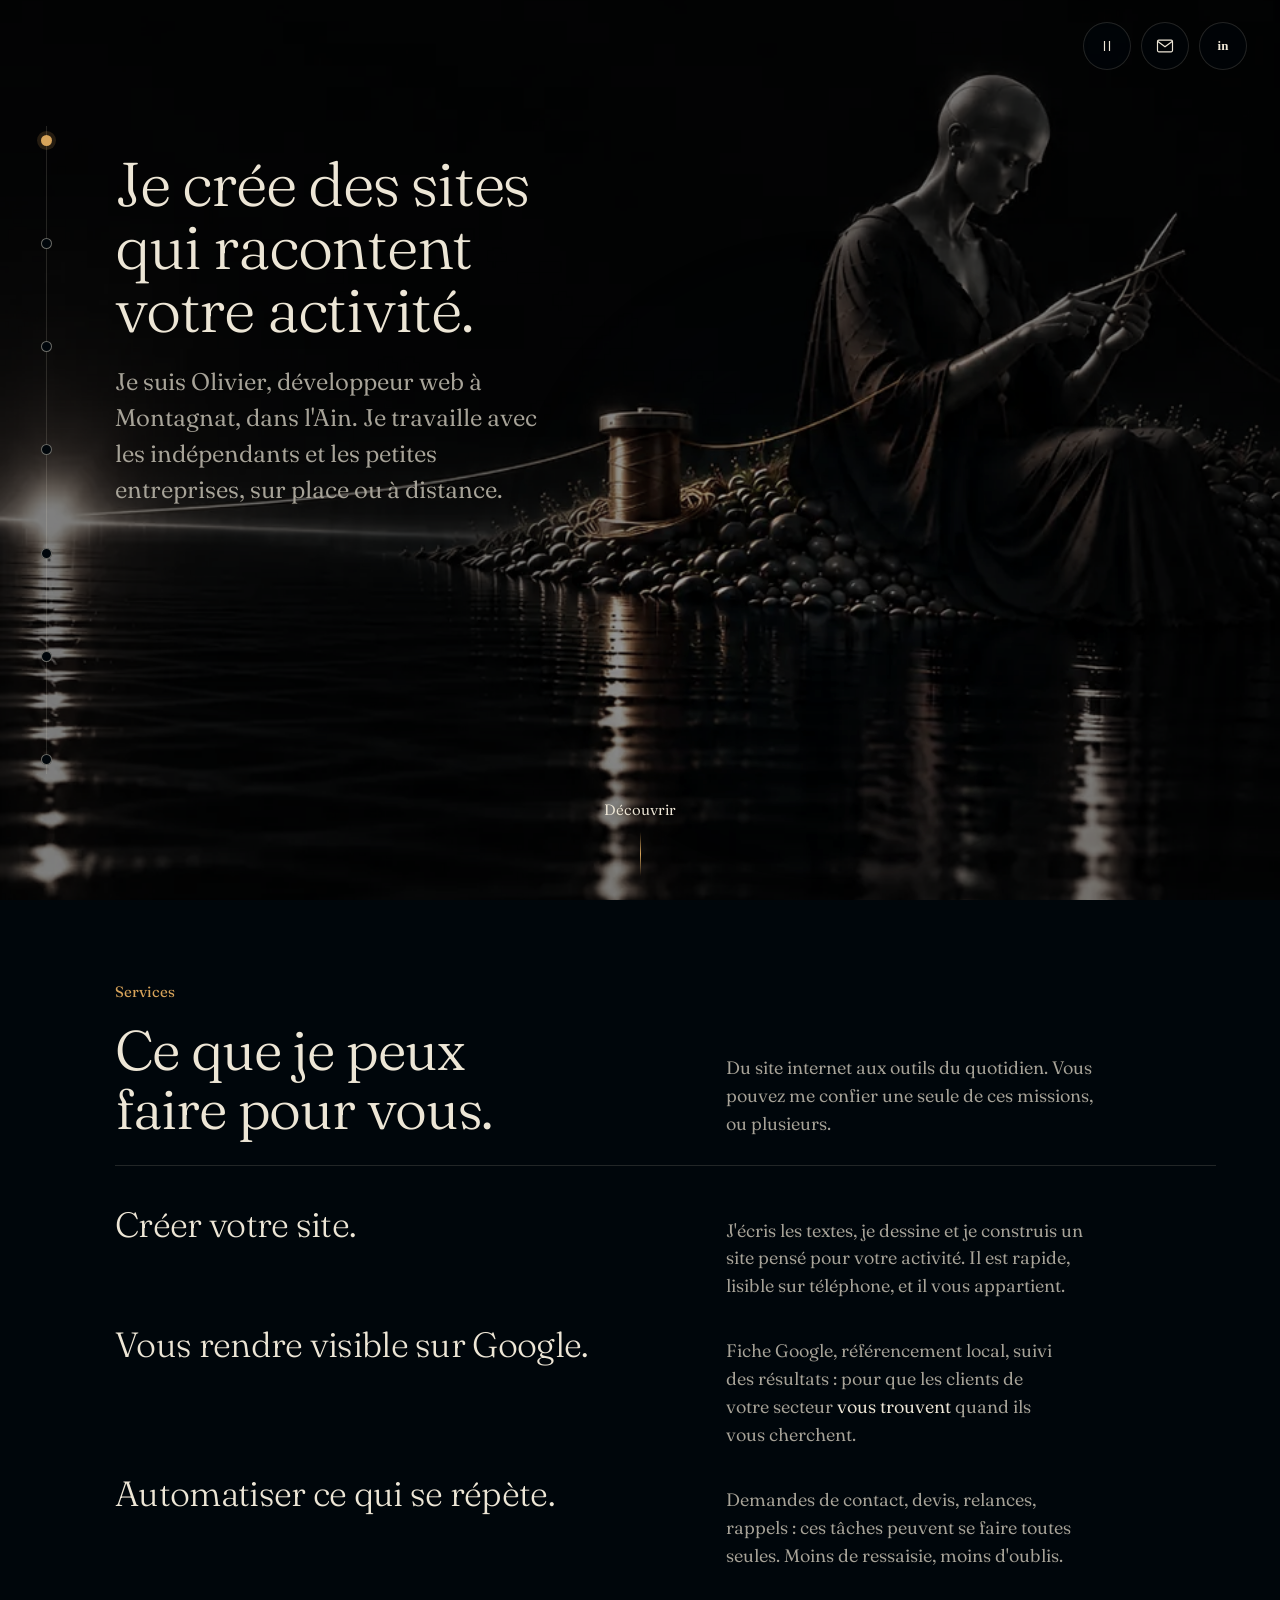
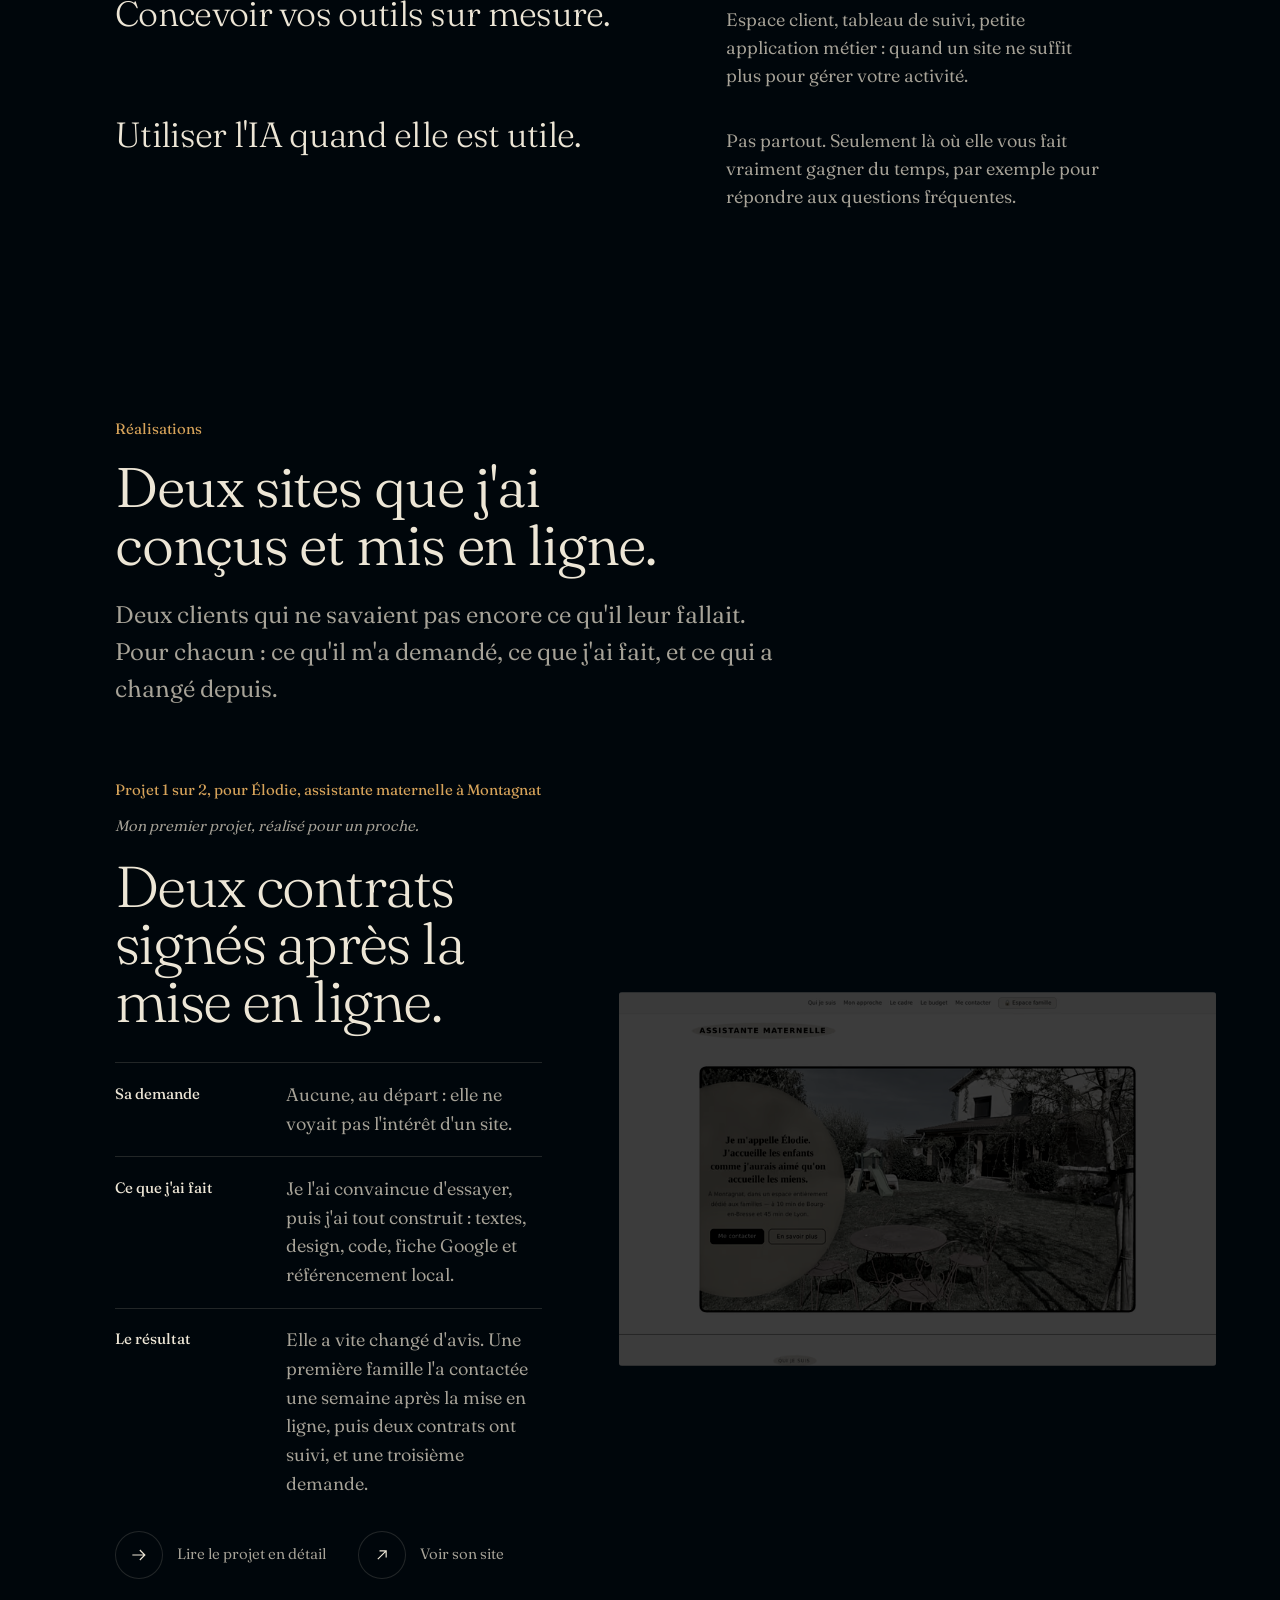
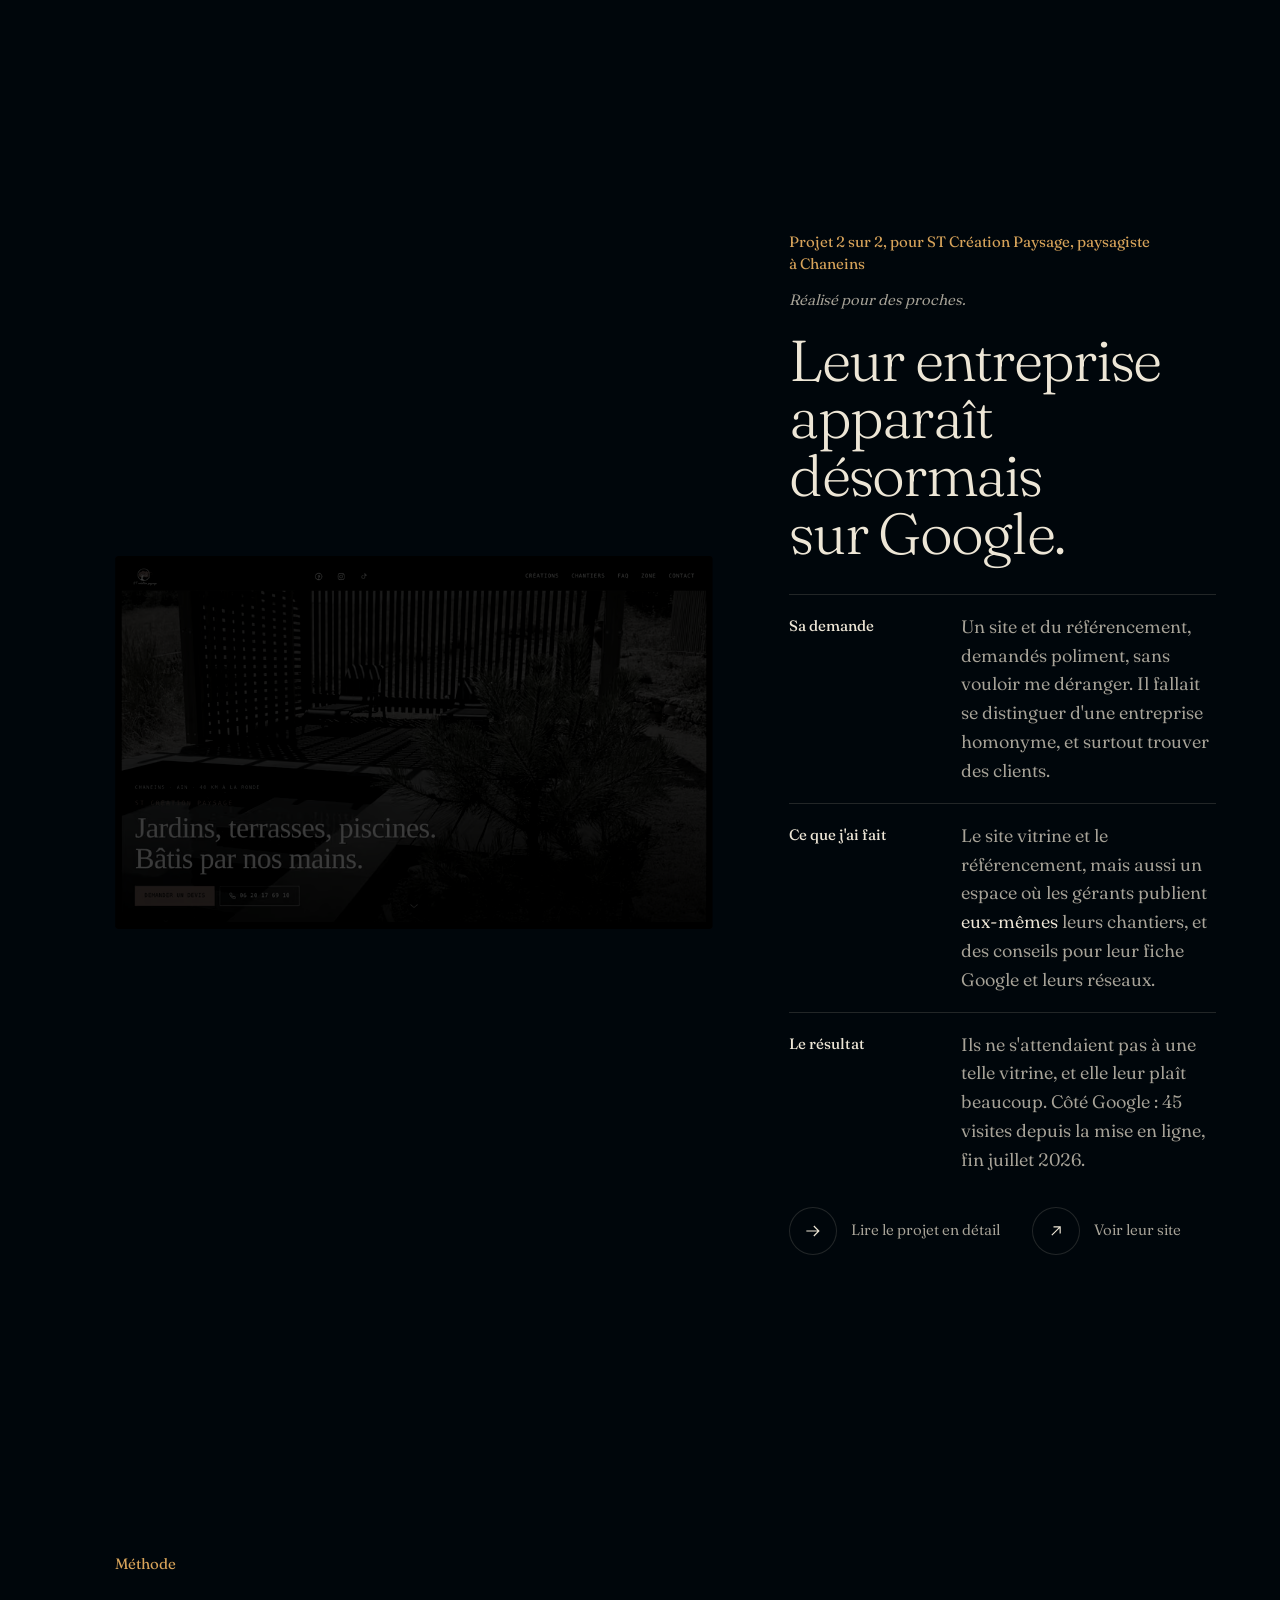
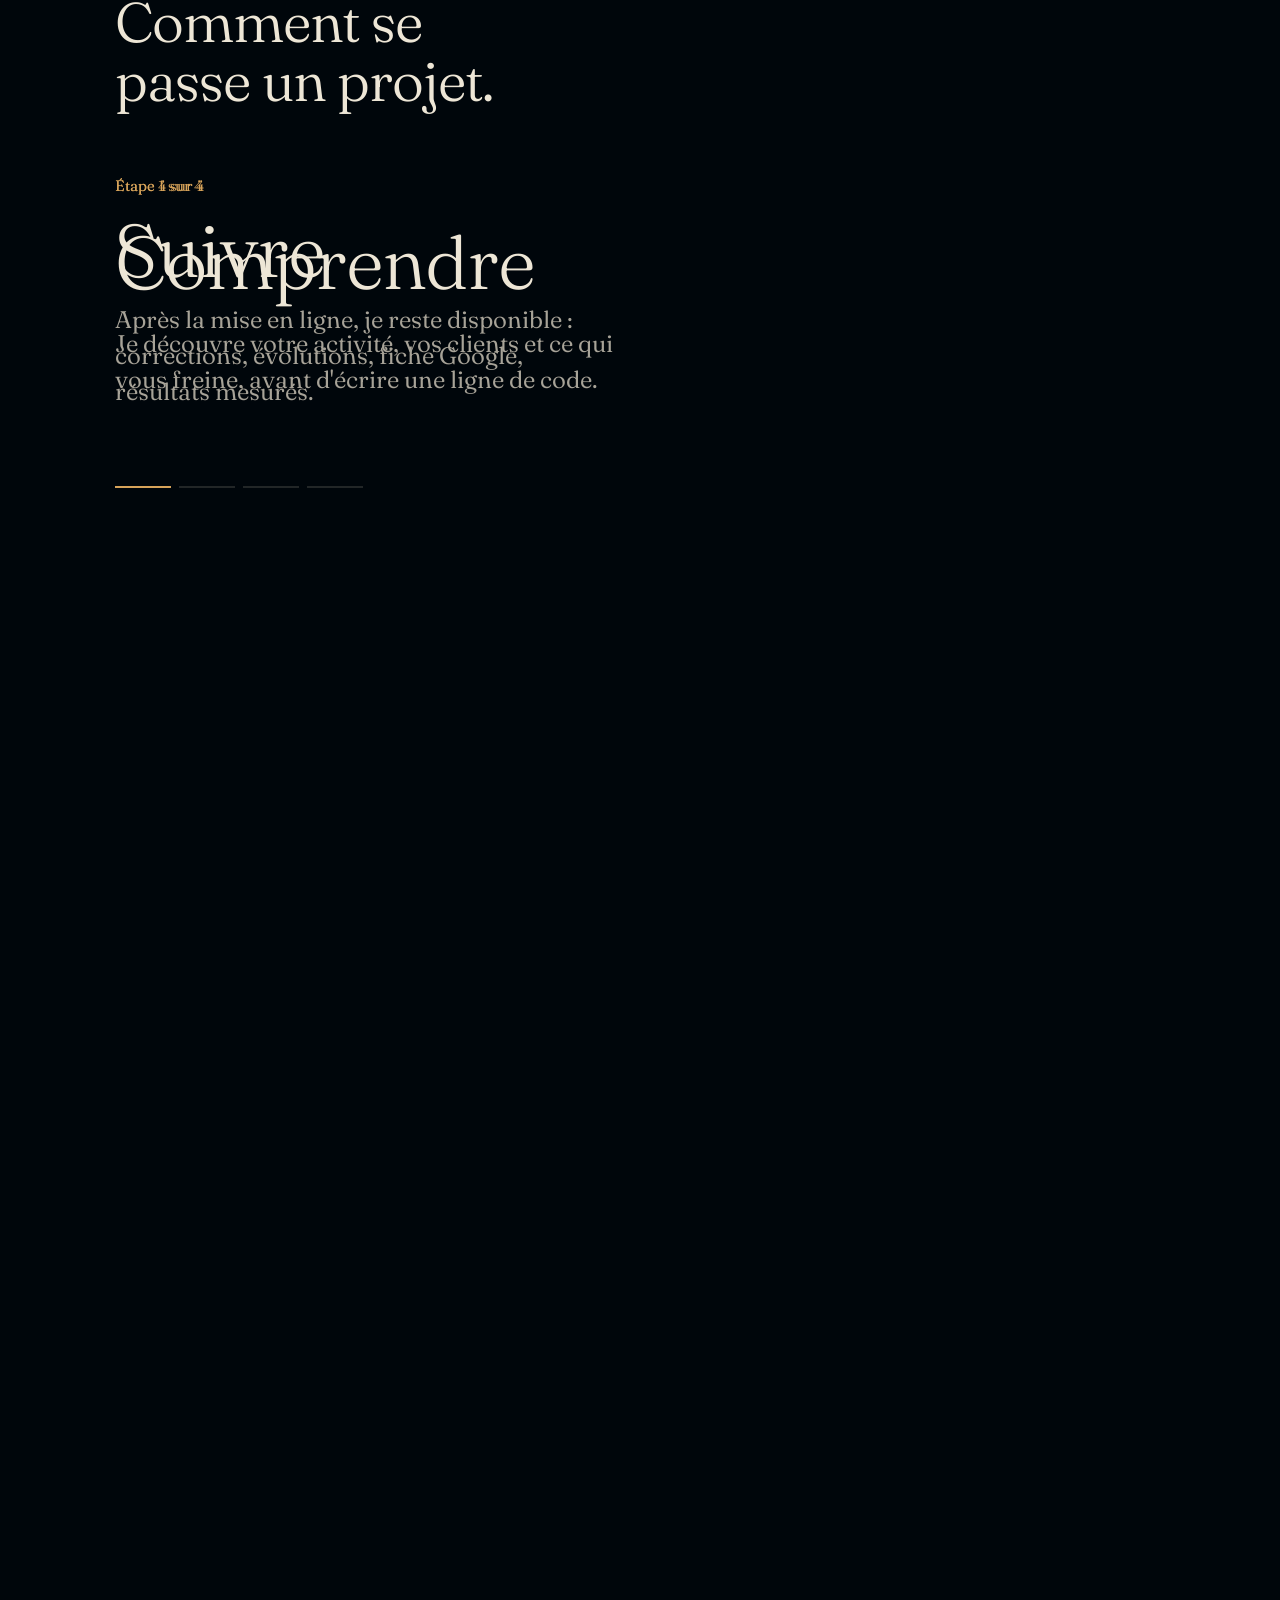
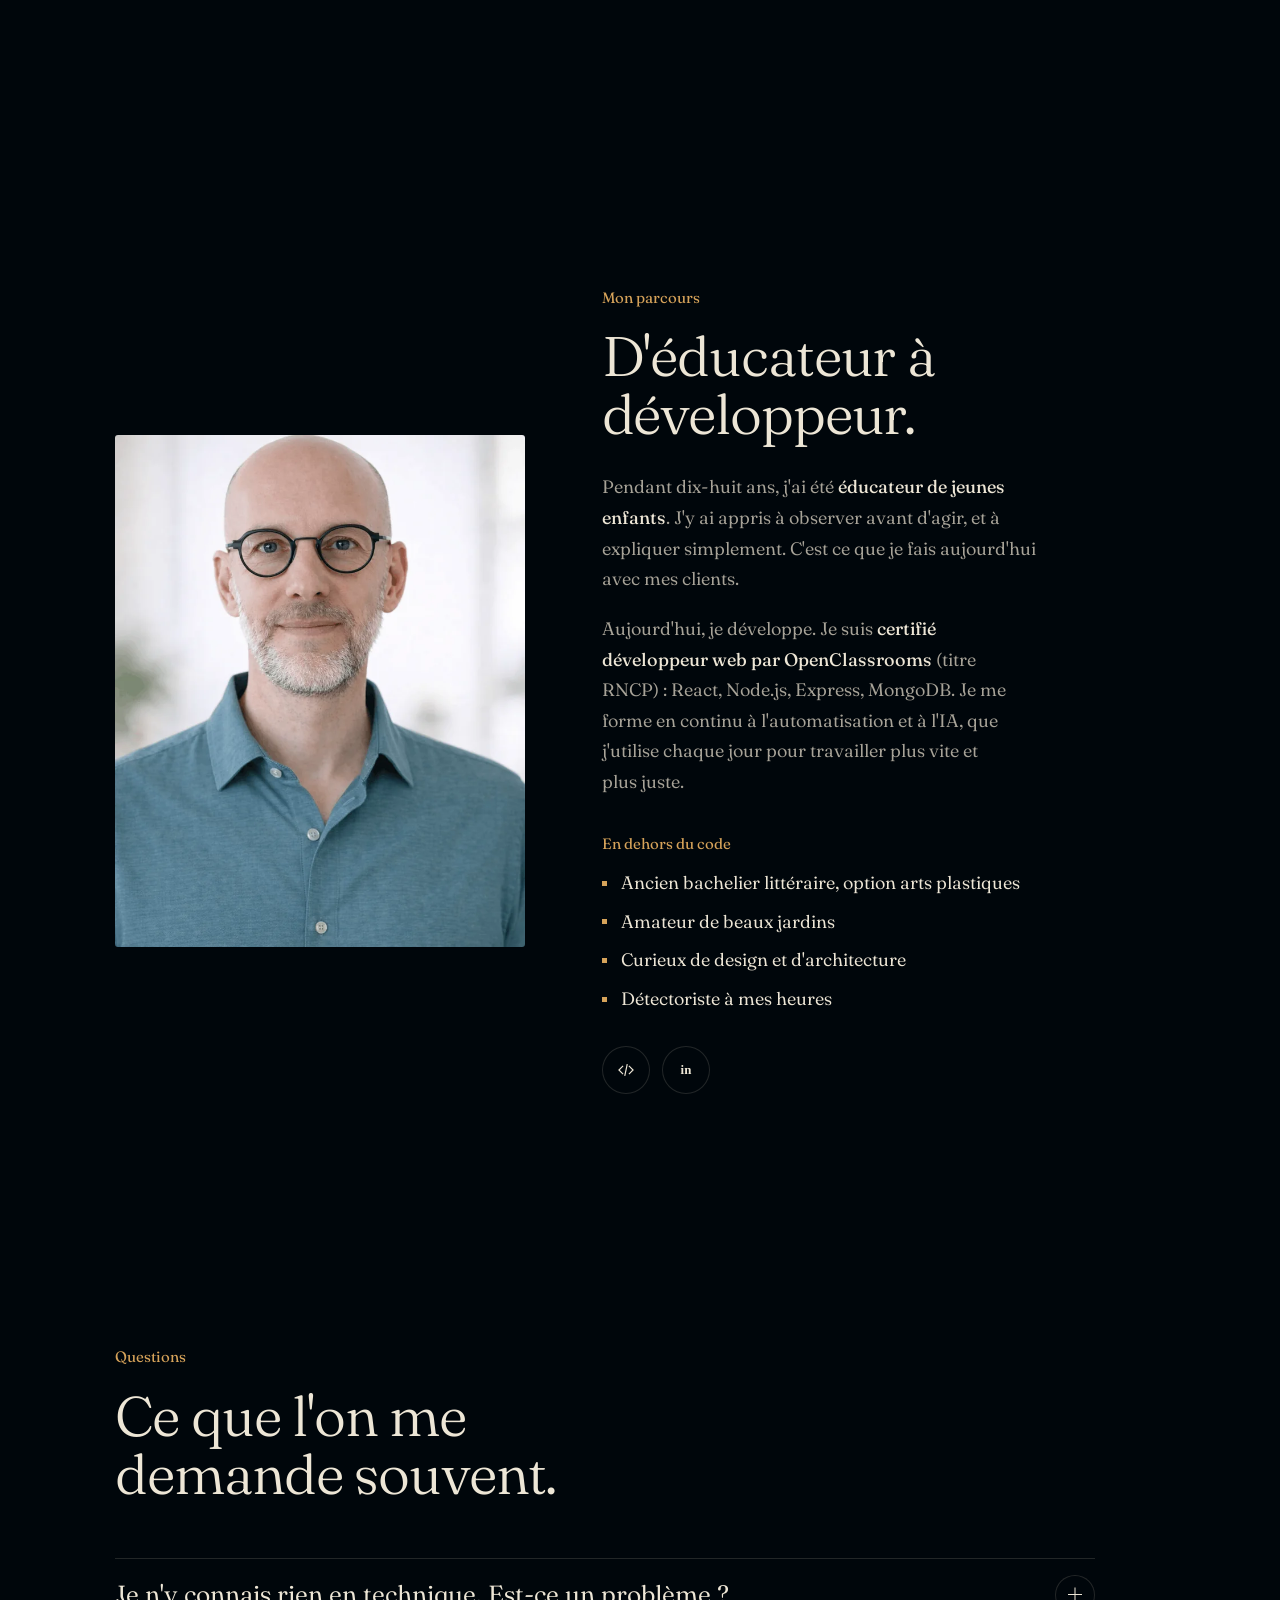
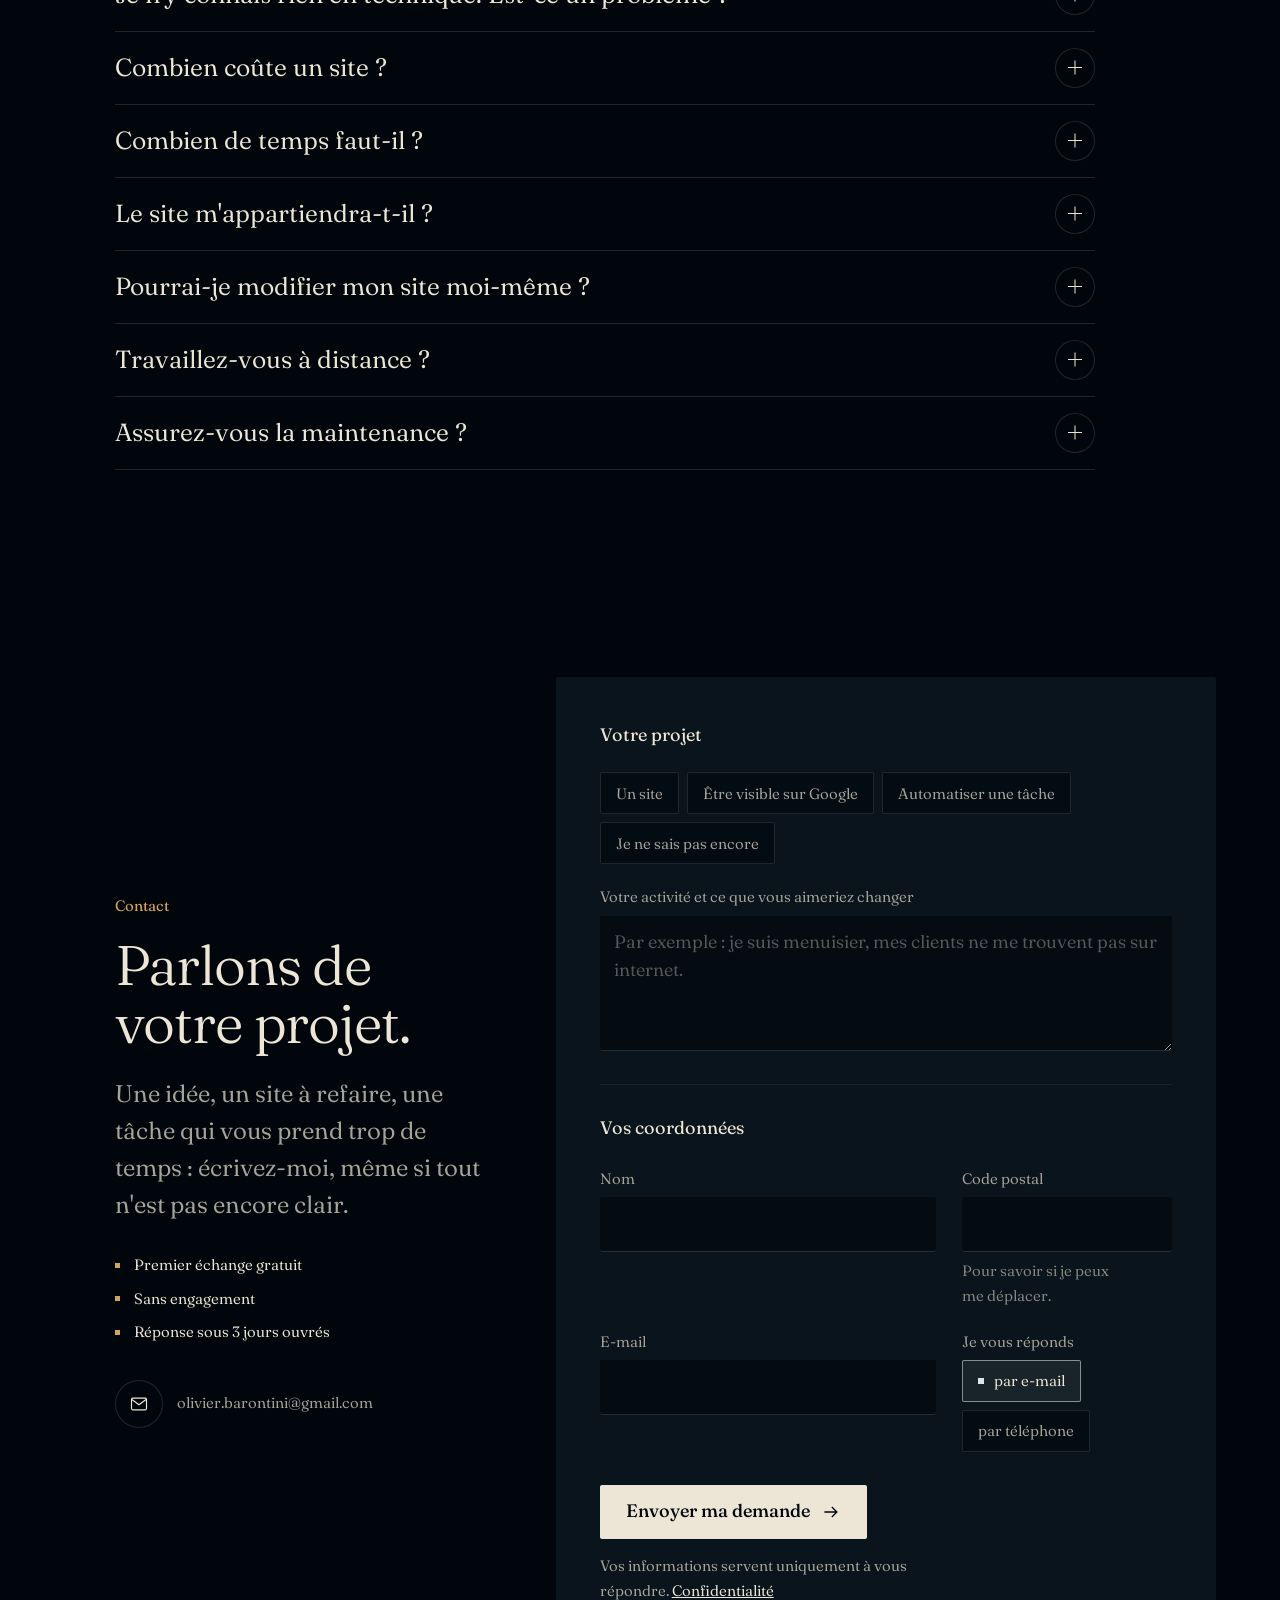
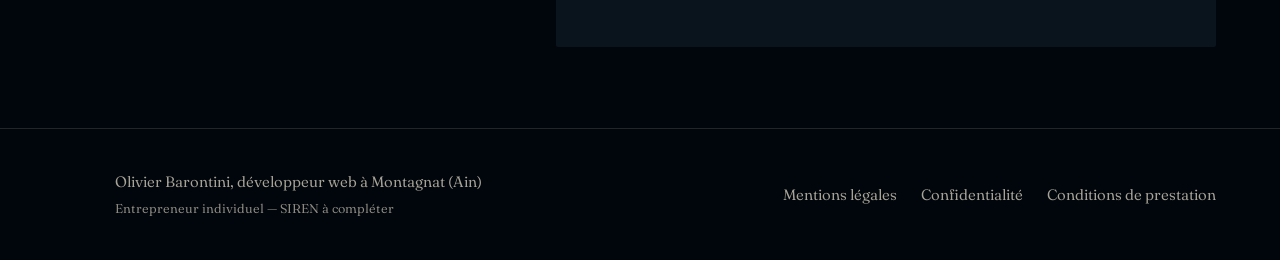
==== commit b03ad133: "v28 : textes des réalisations, lampe douce, Hero adouci, bouton pause" ====
--- a/index.html
+++ b/index.html
@@ -30,6 +30,7 @@
 <link rel="stylesheet" href="/assets/css/faq.css">
 <link rel="stylesheet" href="/assets/css/contact.css">
 <link rel="stylesheet" href="/assets/css/invite.css">
+<link rel="stylesheet" href="/assets/css/lamp.css">
 
 <script type="application/ld+json">
 {
@@ -101,15 +102,7 @@
       "name": "Assurez-vous la maintenance ?",
       "acceptedAnswer": {
         "@type": "Answer",
-        "text": "Oui, et c'est volontaire : un site laissé seul vieillit vite. Mises à jour, sauvegardes, corrections, petites évolutions — vous choisissez ce que vous me confiez, au coup par coup ou en suivi régulier."
-      }
-    },
-    {
-      "@type": "Question",
-      "name": "Et après la mise en ligne ?",
-      "acceptedAnswer": {
-        "@type": "Answer",
-        "text": "Le suivi fait partie du métier : corrections, évolutions, fiche Google, résultats mesurés. On décide ensemble de ce dont vous avez besoin."
+        "text": "Oui. Un site laissé seul vieillit vite. Mises à jour, sauvegardes, corrections, petites évolutions, suivi de la fiche Google et des résultats : vous choisissez ce que vous me confiez, au coup par coup ou en suivi régulier."
       }
     }
   ]
@@ -127,6 +120,11 @@
 <!-- Barre du haut (mobile et tablette) : nom + bouton Menu. -->
 <header class="topbar">
   <a class="topbar-name" href="#accueil">Olivier Barontini</a>
+  <button class="motion-toggle icon-link topbar-motion" type="button" aria-pressed="false" aria-label="Mettre les animations en pause">
+    <svg class="icon-pause" viewBox="0 0 24 24" fill="none" stroke="currentColor" stroke-width="1.4" aria-hidden="true"><path d="M9 6v12M15 6v12"/></svg>
+    <svg class="icon-play" viewBox="0 0 24 24" fill="none" stroke="currentColor" stroke-width="1.4" aria-hidden="true"><path d="M8 5.5v13l10.5-6.5z"/></svg>
+  </button>
+  
   <button class="thread-toggle" type="button" aria-expanded="false" aria-controls="thread">
     <span class="thread-toggle-label">Menu</span>
     <svg class="icon-open" viewBox="0 0 24 24" fill="none" stroke="currentColor" stroke-width="1.4" aria-hidden="true"><path d="M4 7h16M4 12h16M4 17h16"/></svg>
@@ -136,14 +134,13 @@
 
 <nav class="thread" id="thread" aria-label="Sections de la page">
   <ol class="thread-list">
-    <li><a href="#accueil"><span class="thread-knot" aria-hidden="true"></span><span class="thread-label">Accueil</span></a></li>
-    <li><a href="#ce-que-je-fais"><span class="thread-knot" aria-hidden="true"></span><span class="thread-label">Ce que je fais</span></a></li>
-    <li><a href="#elodie"><span class="thread-knot" aria-hidden="true"></span><span class="thread-label">Élodie, assistante maternelle</span></a></li>
-    <li><a href="#st-creation-paysage"><span class="thread-knot" aria-hidden="true"></span><span class="thread-label">ST Création Paysage</span></a></li>
-    <li><a href="#methode"><span class="thread-knot" aria-hidden="true"></span><span class="thread-label">Ma façon de travailler</span></a></li>
-    <li><a href="#parcours"><span class="thread-knot" aria-hidden="true"></span><span class="thread-label">Mon parcours</span></a></li>
-    <li><a href="#questions"><span class="thread-knot" aria-hidden="true"></span><span class="thread-label">Vos questions</span></a></li>
-    <li><a href="#contact"><span class="thread-knot" aria-hidden="true"></span><span class="thread-label">Contact</span></a></li>
+    <li style="--i:0"><a href="#accueil"><span class="thread-knot" aria-hidden="true"></span><span class="thread-label">Accueil</span></a></li>
+    <li style="--i:1"><a href="#services"><span class="thread-knot" aria-hidden="true"></span><span class="thread-label">Services</span></a></li>
+    <li style="--i:2"><a href="#realisations"><span class="thread-knot" aria-hidden="true"></span><span class="thread-label">Réalisations</span></a></li>
+    <li style="--i:3"><a href="#methode"><span class="thread-knot" aria-hidden="true"></span><span class="thread-label">Méthode</span></a></li>
+    <li style="--i:4"><a href="#parcours"><span class="thread-knot" aria-hidden="true"></span><span class="thread-label">Parcours</span></a></li>
+    <li style="--i:5"><a href="#questions"><span class="thread-knot" aria-hidden="true"></span><span class="thread-label">Questions</span></a></li>
+    <li style="--i:6"><a href="#contact"><span class="thread-knot" aria-hidden="true"></span><span class="thread-label">Contact</span></a></li>
   </ol>
   <!-- Visible uniquement dans le panneau mobile. -->
   <div class="thread-panel-extras icon-row">
@@ -161,6 +158,10 @@
 
 <!-- Contact direct, toujours à portée (desktop). -->
 <div class="corner">
+  <button class="motion-toggle icon-link" type="button" aria-pressed="false" aria-label="Mettre les animations en pause">
+    <svg class="icon-pause" viewBox="0 0 24 24" fill="none" stroke="currentColor" stroke-width="1.4" aria-hidden="true"><path d="M9 6v12M15 6v12"/></svg>
+    <svg class="icon-play" viewBox="0 0 24 24" fill="none" stroke="currentColor" stroke-width="1.4" aria-hidden="true"><path d="M8 5.5v13l10.5-6.5z"/></svg>
+  </button>
   <a class="icon-link" href="#contact" aria-label="Me contacter"><svg viewBox="0 0 24 24" fill="none" stroke="currentColor" stroke-width="1.4" aria-hidden="true"><rect x="3" y="5" width="18" height="14" rx="1.5"/><path d="M3.5 6.5 12 13l8.5-6.5"/></svg></a>
   <a class="icon-link" href="https://www.linkedin.com/in/olivier-barontini-5407103a3/" target="_blank" rel="noopener" aria-label="Mon profil LinkedIn (nouvel onglet)">
     <svg viewBox="0 0 24 24" fill="currentColor" aria-hidden="true"><text x="12" y="16.5" text-anchor="middle" font-family="Georgia,serif" font-size="15.5" font-weight="700">in</text></svg>
@@ -193,122 +194,154 @@
     </div>
 
     <div class="hero-text">
-      <h1 id="hero-title">Je construis des sites qui racontent quelque chose.</h1>
-      <p>Je suis Olivier, développeur web à Montagnat, dans l'Ain. Je travaille aussi à distance.</p>
+      <h1 id="hero-title">Je crée des sites qui racontent votre activité.</h1>
+      <p>Je suis Olivier, développeur web à Montagnat, dans l'Ain. Je travaille avec les indépendants et les petites entreprises, sur place ou à distance.</p>
       <!-- Mobile uniquement (masqué au-dessus de 900 px, voir hero.css) :
            le Hero desktop reste volontairement sans appel à l'action. -->
       <a class="hero-contact" href="#contact">Me contacter</a>
     </div>
 
-    <a class="hero-cue" href="#ce-que-je-fais">Découvrir<span aria-hidden="true"></span></a>
-  </section>
-
-  <!-- ====================================================================
-       2. CE QUE JE FAIS — trois phrases, rien d'autre.
-       ==================================================================== -->
-  <section class="scene" id="ce-que-je-fais" data-reveal aria-labelledby="t-offre">
-    <h2 class="kicker" id="t-offre">Ce que je fais</h2>
+    <a class="hero-cue" href="#services">Découvrir<span aria-hidden="true"></span></a>
+  </section>
+
+  <!-- ====================================================================
+       2. SERVICES — cinq services, tous écrits de la même façon :
+       un verbe à l'infinitif (ce que je fais), puis une phrase qui dit
+       ce que le client y gagne. Garder cette règle pour tout ajout.
+       ==================================================================== -->
+  <section class="scene" id="services" data-reveal aria-labelledby="t-offre">
+    <div class="section-head">
+      <p class="kicker">Services</p>
+      <h2 id="t-offre">Ce que je peux faire pour vous.</h2>
+      <p class="lead">Du site internet aux outils du quotidien. Vous pouvez me confier une seule de ces missions, ou plusieurs.</p>
+    </div>
     <div class="offer fade">
       <div class="offer-item">
-        <h3>Des sites sur mesure.</h3>
-        <p>Je pars de votre activité&nbsp;: j'écris les textes, je dessine le site, je le construis.</p>
+        <h3>Créer votre site.</h3>
+        <p>J'écris les textes, je dessine et je construis un site pensé pour votre activité. Il est rapide, lisible sur téléphone, et il vous appartient.</p>
       </div>
       <div class="offer-item">
-        <h3>Des automatisations.</h3>
-        <p>Une demande arrive par votre site&nbsp;: elle est rangée, vous êtes prévenu, votre client reçoit une réponse. Devis, relances, rappels de rendez-vous&nbsp;: ce que vous refaites à la main chaque semaine <span class="lumen">se fait tout seul</span>.</p>
+        <h3>Vous rendre visible sur Google.</h3>
+        <p>Fiche Google, référencement local, suivi des résultats&nbsp;: pour que les clients de votre secteur <span class="lumen">vous trouvent</span> quand ils vous cherchent.</p>
       </div>
       <div class="offer-item">
-        <h3>De l'IA, là où elle sert.</h3>
-        <p>Pas partout. Seulement quand elle vous fait <span class="lumen">vraiment gagner du temps</span>.</p>
+        <h3>Automatiser ce qui se répète.</h3>
+        <p>Demandes de contact, devis, relances, rappels&nbsp;: ces tâches peuvent <span class="lumen">se faire toutes seules</span>. Moins de ressaisie, moins d'oublis.</p>
       </div>
       <div class="offer-item">
-        <h3>Des outils, pas seulement des sites.</h3>
-        <p>Quand un site ne suffit plus&nbsp;: un espace client, un tableau de suivi, une petite application métier accessible par abonnement. Et, une fois en ligne, une <span class="lumen">maintenance assurée</span> aussi longtemps que vous le souhaitez.</p>
+        <h3>Concevoir vos outils sur mesure.</h3>
+        <p>Espace client, tableau de suivi, petite application métier&nbsp;: quand un site ne suffit plus pour gérer votre activité.</p>
       </div>
       <div class="offer-item">
-        <h3>Et ce qui n'entre dans aucune case.</h3>
-        <p>Je donne du sens à votre projet, puis je trouve l'outil qu'il faut, ou je le fabrique. Seul ou avec d'autres, par étapes courtes, en restant à l'affût de ce qui change.</p>
-      </div>
-    </div>
-  </section>
-
-  <!-- ====================================================================
-       3. PREUVE — Élodie. Chiffres donnés par la cliente, non arrondis.
-       ==================================================================== -->
-  <section class="scene" id="elodie" data-reveal aria-labelledby="t-elodie">
-    <div class="proof">
-      <div class="proof-text fade">
-        <p class="kicker">Élodie, assistante maternelle à Montagnat</p>
-        <h2 class="proof-statement" id="t-elodie">Deux contrats signés, une troisième demande.</h2>
-        <p class="proof-detail">Depuis cet été, grâce à son site et à <span class="lumen">sa fiche Google</span>. J'ai écrit les textes, conçu le site et pris en charge le référencement local.</p>
-        <div class="action-row">
-          <a class="action" href="/projets/elodie-assistante-maternelle/"><span class="action-icon" aria-hidden="true"><svg viewBox="0 0 24 24" fill="none" stroke="currentColor" stroke-width="1.4"><path d="M4 12h15M13 6l6 6-6 6"/></svg></span><span class="action-label">Lire l'histoire du projet</span><span class="sr-only"> d'Élodie</span></a>
-          <a class="action" href="https://elodie-assistante-maternelle.fr" target="_blank" rel="noopener"><span class="action-icon" aria-hidden="true"><svg viewBox="0 0 24 24" fill="none" stroke="currentColor" stroke-width="1.4"><path d="M7 17 17 7M9 7h8v8"/></svg></span><span class="action-label">Voir le site en ligne</span><span class="sr-only"> d'Élodie (nouvel onglet)</span></a>
-        </div>
-      </div>
-      <picture class="frame">
-        <source type="image/avif" srcset="/assets/img/elodie-assistante-maternelle-800.avif 800w, /assets/img/elodie-assistante-maternelle-1200.avif 1200w" sizes="(min-width: 900px) 55vw, 100vw">
-        <img src="/assets/img/elodie-assistante-maternelle-1200.webp"
-             srcset="/assets/img/elodie-assistante-maternelle-800.webp 800w, /assets/img/elodie-assistante-maternelle-1200.webp 1200w"
-             sizes="(min-width: 900px) 55vw, 100vw" width="1200" height="750" loading="lazy" decoding="async"
-             alt="Page d'accueil du site d'Élodie : le jardin et l'aire de jeux en grande image, avec l'accroche « Je m'appelle Élodie ».">
-      </picture>
-    </div>
-  </section>
-
-  <!-- ====================================================================
-       4. PREUVE — ST Création Paysage (image et texte inversés).
-       ==================================================================== -->
-  <section class="scene" id="st-creation-paysage" data-reveal aria-labelledby="t-st">
-    <div class="proof proof--mirror">
-      <div class="proof-text fade">
-        <p class="kicker">ST Création Paysage, à Chaneins</p>
-        <h2 class="proof-statement" id="t-st">Trouvée sur Google depuis juillet.</h2>
-        <p class="proof-detail">L'entreprise était invisible en ligne, et une homonyme occupait déjà son nom. J'ai bâti le site autour du référencement local&nbsp;; les gérants y ajoutent <span class="lumen">eux-mêmes</span> leurs chantiers.</p>
-        <div class="action-row">
-          <a class="action" href="/projets/st-creation-paysage/"><span class="action-icon" aria-hidden="true"><svg viewBox="0 0 24 24" fill="none" stroke="currentColor" stroke-width="1.4"><path d="M4 12h15M13 6l6 6-6 6"/></svg></span><span class="action-label">Lire l'histoire du projet</span><span class="sr-only"> ST Création Paysage</span></a>
-          <a class="action" href="https://www.st-creation-paysage.fr" target="_blank" rel="noopener"><span class="action-icon" aria-hidden="true"><svg viewBox="0 0 24 24" fill="none" stroke="currentColor" stroke-width="1.4"><path d="M7 17 17 7M9 7h8v8"/></svg></span><span class="action-label">Voir le site en ligne</span><span class="sr-only"> ST Création Paysage (nouvel onglet)</span></a>
-        </div>
-      </div>
-      <picture class="frame">
-        <source type="image/avif" srcset="/assets/img/st-creation-paysage-800.avif 800w, /assets/img/st-creation-paysage-1200.avif 1200w" sizes="(min-width: 900px) 55vw, 100vw">
-        <img src="/assets/img/st-creation-paysage-1200.webp"
-             srcset="/assets/img/st-creation-paysage-800.webp 800w, /assets/img/st-creation-paysage-1200.webp 1200w"
-             sizes="(min-width: 900px) 55vw, 100vw" width="1200" height="750" loading="lazy" decoding="async"
-             alt="Page d'accueil du site ST Création Paysage : une terrasse en bois au bord d'une piscine, titre « Jardins, terrasses, piscines. Bâtis par nos mains. »">
-      </picture>
-    </div>
-  </section>
-
-  <!-- ====================================================================
-       5. MÉTHODE — une vraie séquence, donc numérotée. Voir method.css.
+        <h3>Utiliser l'IA quand elle est utile.</h3>
+        <p>Pas partout. Seulement là où elle vous fait vraiment gagner du temps, par exemple pour répondre aux questions fréquentes.</p>
+      </div>
+    </div>
+  </section>
+
+  <!-- ====================================================================
+       3. RÉALISATIONS — une introduction, puis deux projets.
+       Chaque projet suit le même ordre de lecture : pour qui, le résultat
+       (en grand), puis sa demande / ce que j'ai fait / le résultat en détail.
+       Chiffres donnés par les clients ou relevés dans la Search Console.
+       ==================================================================== -->
+  <section id="realisations" aria-labelledby="t-realisations">
+    <div class="scene scene--intro" data-reveal>
+      <div class="section-head fade">
+        <p class="kicker">Réalisations</p>
+        <h2 id="t-realisations">Deux sites que j'ai conçus et mis en ligne.</h2>
+        <p class="lead">Deux clients qui ne savaient pas encore ce qu'il leur fallait. Pour chacun&nbsp;: ce qu'il m'a demandé, ce que j'ai fait, et ce qui a changé depuis.</p>
+      </div>
+    </div>
+
+    <article class="scene" id="elodie" data-reveal aria-labelledby="t-elodie">
+      <div class="proof">
+        <div class="proof-text fade">
+          <p class="kicker">Projet 1 sur 2, pour Élodie, assistante maternelle à Montagnat</p>
+          <!-- Transparence : projets réalisés pour des proches (choix du 24/09/2026). -->
+          <p class="proof-status">Mon premier projet, réalisé pour un proche.</p>
+          <h3 class="proof-statement" id="t-elodie">Deux contrats signés après la mise en ligne.</h3>
+          <dl class="proof-facts">
+            <div><dt>Sa demande</dt><dd>Aucune, au départ&nbsp;: elle ne voyait pas l'intérêt d'un site.</dd></div>
+            <div><dt>Ce que j'ai fait</dt><dd>Je l'ai convaincue d'essayer, puis j'ai tout construit&nbsp;: textes, design, code, fiche Google et référencement local.</dd></div>
+            <div><dt>Le résultat</dt><dd>Elle a vite changé d'avis. Une première famille l'a contactée <span class="lumen">une semaine</span> après la mise en ligne, puis deux contrats ont suivi, et une troisième demande.</dd></div>
+          </dl>
+          <div class="action-row">
+            <a class="action" href="/projets/elodie-assistante-maternelle/"><span class="action-icon" aria-hidden="true"><svg viewBox="0 0 24 24" fill="none" stroke="currentColor" stroke-width="1.4"><path d="M4 12h15M13 6l6 6-6 6"/></svg></span><span class="action-label">Lire le projet en détail</span><span class="sr-only"> : le site d'Élodie</span></a>
+            <a class="action" href="https://elodie-assistante-maternelle.fr" target="_blank" rel="noopener"><span class="action-icon" aria-hidden="true"><svg viewBox="0 0 24 24" fill="none" stroke="currentColor" stroke-width="1.4"><path d="M7 17 17 7M9 7h8v8"/></svg></span><span class="action-label">Voir son site</span><span class="sr-only"> (nouvel onglet)</span></a>
+          </div>
+        </div>
+        <div class="frame" data-lamp>
+          <picture>
+          <source type="image/avif" srcset="/assets/img/elodie-assistante-maternelle-800.avif 800w, /assets/img/elodie-assistante-maternelle-1200.avif 1200w" sizes="(min-width: 900px) 55vw, 100vw">
+          <img src="/assets/img/elodie-assistante-maternelle-1200.webp"
+               srcset="/assets/img/elodie-assistante-maternelle-800.webp 800w, /assets/img/elodie-assistante-maternelle-1200.webp 1200w"
+               sizes="(min-width: 900px) 55vw, 100vw" width="1200" height="750" loading="lazy" decoding="async"
+               alt="Page d'accueil du site d'Élodie : le jardin et l'aire de jeux en grande image, avec l'accroche « Je m'appelle Élodie ».">
+        </picture>
+        </div>
+      </div>
+    </article>
+
+    <article class="scene" id="st-creation-paysage" data-reveal aria-labelledby="t-st">
+      <div class="proof proof--mirror">
+        <div class="proof-text fade">
+          <p class="kicker">Projet 2 sur 2, pour ST Création Paysage, paysagiste à Chaneins</p>
+          <p class="proof-status">Réalisé pour des proches.</p>
+          <h3 class="proof-statement" id="t-st">Leur entreprise apparaît désormais sur Google.</h3>
+          <dl class="proof-facts">
+            <div><dt>Sa demande</dt><dd>Un site et du référencement, demandés poliment, sans vouloir me déranger. Il fallait se distinguer d'une entreprise homonyme, et surtout trouver des clients.</dd></div>
+            <div><dt>Ce que j'ai fait</dt><dd>Le site vitrine et le référencement, mais aussi un espace où les gérants publient <span class="lumen">eux-mêmes</span> leurs chantiers, et des conseils pour leur fiche Google et leurs réseaux.</dd></div>
+            <div><dt>Le résultat</dt><dd>Ils ne s'attendaient pas à une telle vitrine, et elle leur plaît beaucoup. Côté Google&nbsp;: 45 visites depuis la mise en ligne, fin juillet 2026.</dd></div>
+          </dl>
+          <div class="action-row">
+            <a class="action" href="/projets/st-creation-paysage/"><span class="action-icon" aria-hidden="true"><svg viewBox="0 0 24 24" fill="none" stroke="currentColor" stroke-width="1.4"><path d="M4 12h15M13 6l6 6-6 6"/></svg></span><span class="action-label">Lire le projet en détail</span><span class="sr-only"> : ST Création Paysage</span></a>
+            <a class="action" href="https://www.st-creation-paysage.fr" target="_blank" rel="noopener"><span class="action-icon" aria-hidden="true"><svg viewBox="0 0 24 24" fill="none" stroke="currentColor" stroke-width="1.4"><path d="M7 17 17 7M9 7h8v8"/></svg></span><span class="action-label">Voir leur site</span><span class="sr-only"> (nouvel onglet)</span></a>
+          </div>
+        </div>
+        <div class="frame" data-lamp>
+          <picture>
+          <source type="image/avif" srcset="/assets/img/st-creation-paysage-800.avif 800w, /assets/img/st-creation-paysage-1200.avif 1200w" sizes="(min-width: 900px) 55vw, 100vw">
+          <img src="/assets/img/st-creation-paysage-1200.webp"
+               srcset="/assets/img/st-creation-paysage-800.webp 800w, /assets/img/st-creation-paysage-1200.webp 1200w"
+               sizes="(min-width: 900px) 55vw, 100vw" width="1200" height="750" loading="lazy" decoding="async"
+               alt="Page d'accueil du site ST Création Paysage : une terrasse en bois au bord d'une piscine, titre « Jardins, terrasses, piscines. Bâtis par nos mains. »">
+        </picture>
+        </div>
+      </div>
+    </article>
+  </section>
+
+  <!-- ====================================================================
+       4. MÉTHODE — une vraie séquence, donc numérotée. Voir method.css.
+       Chaque étape commence par « Je » : c'est moi qui agis, vous validez.
        ==================================================================== -->
   <section class="method" id="methode" aria-labelledby="t-methode">
     <div class="method-inner">
-      <h2 id="t-methode">Ma façon de travailler.</h2>
+      <p class="kicker">Méthode</p>
+      <h2 id="t-methode">Comment se passe un projet.</h2>
       <ol class="steps">
         <li class="step is-current">
-          <span class="step-num">1 sur 4</span>
+          <span class="step-num">Étape 1 sur 4</span>
           <h3>Comprendre</h3>
-          <p>Je prends le temps d'<span class="lumen">observer votre activité</span> avant d'écrire une ligne de code.</p>
+          <p>Je découvre votre activité, vos clients et ce qui vous freine, avant d'écrire une ligne de code.</p>
         </li>
         <li class="step">
-          <span class="step-num">2 sur 4</span>
+          <span class="step-num">Étape 2 sur 4</span>
           <h3>Proposer</h3>
-          <p>Textes, design, concept&nbsp;: je vous montre une direction, et on l'ajuste ensemble.</p>
+          <p>Je vous montre une première direction&nbsp;: textes, design, fonctionnement. On l'ajuste ensemble.</p>
         </li>
         <li class="step">
-          <span class="step-num">3 sur 4</span>
+          <span class="step-num">Étape 3 sur 4</span>
           <h3>Construire</h3>
-          <p>Un site rapide, accessible, <span class="lumen">qui vous appartient</span>. Sans abonnement imposé.</p>
+          <p>Je construis, et vous voyez le projet avancer. Le résultat est rapide, accessible, et vous appartient.</p>
         </li>
         <li class="step">
-          <span class="step-num">4 sur 4</span>
+          <span class="step-num">Étape 4 sur 4</span>
           <h3>Suivre</h3>
-          <p>Le suivi fait partie du métier&nbsp;: corrections, évolutions, fiche Google, résultats mesurés.</p>
+          <p>Après la mise en ligne, je reste disponible&nbsp;: corrections, évolutions, fiche Google, résultats mesurés.</p>
         </li>
       </ol>
-      <!-- Accès direct à chaque étape (mode enchaîné uniquement). -->
       <div class="step-meter">
         <button type="button" aria-label="Étape 1 : Comprendre"></button>
         <button type="button" aria-label="Étape 2 : Proposer"></button>
@@ -319,7 +352,7 @@
   </section>
 
   <!-- ====================================================================
-       6. PARCOURS — formation classique, travail épaulé par l'IA.
+       5. PARCOURS — formation classique, travail épaulé par l'IA.
        ==================================================================== -->
   <section class="scene" id="parcours" data-reveal aria-labelledby="t-parcours">
     <div class="journey">
@@ -333,12 +366,12 @@
       </picture>
       <div class="journey-text fade">
         <p class="kicker">Mon parcours</p>
-        <h2 id="t-parcours">Formé au code, épaulé par l'IA.</h2>
-        <p>Pendant dix-huit ans, j'ai été <strong>éducateur de jeunes enfants</strong>. J'ai appris à observer avant d'agir, et à expliquer simplement.</p>
-        <p>Aujourd'hui, je développe. Je suis <strong>certifié développeur web par OpenClassrooms</strong> (titre RNCP)&nbsp;: React, Node.js, Express, MongoDB. Je continue de me former à l'automatisation et à l'IA, que j'utilise chaque jour pour travailler plus vite et plus juste.</p>
+        <h2 id="t-parcours">D'éducateur à développeur.</h2>
+        <p>Pendant dix-huit ans, j'ai été <strong>éducateur de jeunes enfants</strong>. J'y ai appris à observer avant d'agir, et à expliquer simplement. C'est ce que je fais aujourd'hui avec mes clients.</p>
+        <p>Aujourd'hui, je développe. Je suis <strong>certifié développeur web par OpenClassrooms</strong> (titre RNCP)&nbsp;: React, Node.js, Express, MongoDB. Je me forme en continu à l'automatisation et à l'IA, que j'utilise chaque jour pour travailler plus vite et plus juste.</p>
         <!-- Ce qui nourrit le regard : des traits personnels, pas des compétences
              techniques. À enrichir ou alléger librement (une ligne = un <li>). -->
-        <h3 class="traits-title">Ce qui me nourrit aussi</h3>
+        <h3 class="traits-title">En dehors du code</h3>
         <ul class="traits">
           <li>Ancien bachelier littéraire, option arts plastiques</li>
           <li>Amateur de beaux jardins</li>
@@ -358,12 +391,15 @@
   </section>
 
   <!-- ====================================================================
-       7. QUESTIONS — <details> natif : s'ouvre au clic ou au clavier,
+       6. QUESTIONS — <details> natif : s'ouvre au clic ou au clavier,
        fonctionne sans JavaScript. Données structurées FAQPage dans le <head>.
        ==================================================================== -->
   <section class="scene" id="questions" data-reveal aria-labelledby="t-questions">
     <div class="faq">
-      <h2 id="t-questions">Vos questions, mes réponses.</h2>
+      <div class="section-head">
+        <p class="kicker">Questions</p>
+        <h2 id="t-questions">Ce que l'on me demande souvent.</h2>
+      </div>
       <div class="faq-list fade">
         <details class="faq-item">
           <summary><span>Je n'y connais rien en technique. Est-ce un problème ?</span><span class="faq-sign" aria-hidden="true"></span></summary>
@@ -395,27 +431,23 @@
         </details>
         <details class="faq-item">
           <summary><span>Assurez-vous la maintenance&nbsp;?</span><span class="faq-sign" aria-hidden="true"></span></summary>
-          <p>Oui, et c'est volontaire&nbsp;: un site laissé seul vieillit vite. Mises à jour, sauvegardes, corrections, petites évolutions — vous choisissez ce que vous me confiez, au coup par coup ou en suivi régulier.</p>
-        </details>
-        <details class="faq-item">
-          <summary><span>Et après la mise en ligne ?</span><span class="faq-sign" aria-hidden="true"></span></summary>
-          <p>Le suivi fait partie du métier&nbsp;: corrections, évolutions, fiche Google, résultats mesurés. On décide ensemble de ce dont vous avez besoin.</p>
-        </details>
-      </div>
-    </div>
-  </section>
-
-  <!-- ====================================================================
-       8. CONTACT — Netlify Forms, puis copie automatique vers Airtable
+          <p>Oui. Un site laissé seul vieillit vite. Mises à jour, sauvegardes, corrections, petites évolutions, suivi de la fiche Google et des résultats&nbsp;: vous choisissez ce que vous me confiez, au coup par coup ou en suivi régulier.</p>
+        </details>
+      </div>
+    </div>
+  </section>
+
+  <!-- ====================================================================
+       7. CONTACT — Netlify Forms, puis copie automatique vers Airtable
        (netlify/functions/submission-created.mjs).
        ==================================================================== -->
   <section class="scene" id="contact" aria-labelledby="t-contact">
     <div class="contact">
       <div class="contact-intro">
+        <p class="kicker">Contact</p>
         <h2 id="t-contact">Parlons de votre projet.</h2>
         <p class="lead">Une idée, un site à refaire, une tâche qui vous prend trop de temps&nbsp;: écrivez-moi, <span class="lumen">même si tout n'est pas encore clair</span>.</p>
-        <!-- Trois promesses courtes : ce qu'un artisan pressé veut savoir
-             avant d'écrire. ENGAGEMENT : le délai annoncé ici doit être tenu.
+        <!-- ENGAGEMENT : le délai annoncé ici doit être tenu.
              Validé le 22/09/2026 à trois jours ouvrés. -->
         <ul class="assurances">
           <li>Premier échange gratuit</li>
@@ -427,6 +459,11 @@
         </div>
       </div>
 
+      <!-- Deux groupes, dans l'ordre où l'on pense : le projet, puis comment
+           vous joindre. Les choix du projet reprennent les mots de la
+           section Services. Le téléphone et le créneau ne sont demandés que
+           si la personne préfère être appelée (contact-prefs.js).
+           Sans JavaScript, tout est affiché et le téléphone reste facultatif. -->
       <form class="form" name="contact" method="POST" action="/merci/"
             data-netlify="true" netlify-honeypot="bot-field">
         <input type="hidden" name="form-name" value="contact">
@@ -434,40 +471,69 @@
           <label>Ne pas remplir <input name="bot-field" tabindex="-1" autocomplete="off"></label>
         </p>
 
-        <!-- Nom et e-mail côte à côte sur grand écran : deux champs courts
-             sur une seule ligne, le regard descend plus vite. -->
-        <div class="field-row">
+        <fieldset class="form-group">
+          <legend>Votre projet</legend>
+          <div class="choices" role="radiogroup" aria-label="Votre projet concerne">
+            <label class="choice"><input type="radio" name="projet" value="Site" required><span>Un site</span></label>
+            <label class="choice"><input type="radio" name="projet" value="Visibilité Google"><span>Être visible sur Google</span></label>
+            <label class="choice"><input type="radio" name="projet" value="Automatisation / IA"><span>Automatiser une tâche</span></label>
+            <label class="choice"><input type="radio" name="projet" value="À définir"><span>Je ne sais pas encore</span></label>
+          </div>
           <div class="field">
-            <label for="f-nom">Votre nom</label>
-            <input id="f-nom" name="nom" type="text" autocomplete="name" required maxlength="120">
-          </div>
+            <label for="f-message">Votre activité et ce que vous aimeriez changer</label>
+            <textarea id="f-message" name="message" required maxlength="5000" rows="4" placeholder="Par exemple : je suis menuisier, mes clients ne me trouvent pas sur internet."></textarea>
+          </div>
+        </fieldset>
+
+        <fieldset class="form-group">
+          <legend>Vos coordonnées</legend>
+          <div class="field-row field-row--name">
+            <div class="field">
+              <label for="f-nom">Nom</label>
+              <input id="f-nom" name="nom" type="text" autocomplete="name" required maxlength="120">
+            </div>
+            <div class="field">
+              <label for="f-cp">Code postal</label>
+              <input id="f-cp" name="code_postal" type="text" inputmode="numeric" autocomplete="postal-code" required pattern="[0-9]{5}" maxlength="5" title="Cinq chiffres, par exemple 01250" aria-describedby="h-cp">
+              <p class="hint" id="h-cp">Pour savoir si je peux me déplacer.</p>
+            </div>
+          </div>
+          <div class="field-row field-row--reply">
           <div class="field">
-            <label for="f-email">Votre e-mail</label>
+            <label for="f-email">E-mail</label>
             <input id="f-email" name="email" type="email" autocomplete="email" required maxlength="200">
           </div>
-        </div>
-
-        <fieldset class="field">
-          <legend>Votre projet concerne</legend>
-          <div class="choices">
-            <label class="choice"><input type="radio" name="projet" value="Site" required><span>Un site</span></label>
-            <label class="choice"><input type="radio" name="projet" value="Automatisation"><span>Une automatisation</span></label>
-            <label class="choice"><input type="radio" name="projet" value="IA"><span>De l'IA</span></label>
-            <label class="choice"><input type="radio" name="projet" value="À définir"><span>Je ne sais pas encore</span></label>
+          <div class="field">
+            <span class="field-label" id="l-pref">Je vous réponds</span>
+            <div class="choices" role="radiogroup" aria-labelledby="l-pref">
+              <label class="choice"><input type="radio" name="preference" value="E-mail" checked><span>par e-mail</span></label>
+              <label class="choice"><input type="radio" name="preference" value="Téléphone"><span>par téléphone</span></label>
+            </div>
+          </div>
+          </div>
+          <div class="call" id="call">
+            <div class="field">
+              <label for="f-tel">Téléphone</label>
+              <input id="f-tel" name="telephone" type="tel" autocomplete="tel" maxlength="20" pattern="[0-9 +.()-]{10,20}" title="Par exemple 06 12 34 56 78">
+            </div>
+            <div class="field">
+              <span class="field-label" id="l-creneau">De préférence</span>
+              <div class="choices" role="radiogroup" aria-labelledby="l-creneau">
+                <label class="choice"><input type="radio" name="creneau" value="Matin"><span>le matin</span></label>
+                <label class="choice"><input type="radio" name="creneau" value="Midi"><span>le midi</span></label>
+                <label class="choice"><input type="radio" name="creneau" value="Fin de journée"><span>en fin de journée</span></label>
+                <label class="choice"><input type="radio" name="creneau" value="Peu importe" checked><span>peu importe</span></label>
+              </div>
+            </div>
           </div>
         </fieldset>
-
-        <div class="field">
-          <label for="f-message">Votre message</label>
-          <textarea id="f-message" name="message" required maxlength="5000" placeholder="Quelques lignes suffisent."></textarea>
-        </div>
 
         <div class="form-send">
           <button class="btn btn--send" type="submit">
-            <span>Recevoir un premier avis</span>
+            <span>Envoyer ma demande</span>
             <svg viewBox="0 0 24 24" fill="none" stroke="currentColor" stroke-width="1.6" aria-hidden="true"><path d="M4 12h15M13 6l6 6-6 6"/></svg>
           </button>
-          <p class="form-note">Vos informations servent uniquement à vous répondre. <a href="/confidentialite/">Politique de confidentialité</a></p>
+          <p class="form-note">Vos informations servent uniquement à vous répondre. <a href="/confidentialite/">Confidentialité</a></p>
         </div>
         <p class="form-status" role="status" aria-live="polite"></p>
       </form>
@@ -493,9 +559,12 @@
 <script src="/assets/js/hero-reveal.js" defer></script>
 <script src="/assets/js/scene-reveal.js" defer></script>
 <script src="/assets/js/method-steps.js" defer></script>
+<script src="/assets/js/contact-prefs.js" defer></script>
 <script src="/assets/js/contact-form.js" defer></script>
 <script src="/assets/js/cursor.js" defer></script>
 <script src="/assets/js/offer-toggle.js" defer></script>
 <script src="/assets/js/invite.js" defer></script>
+<script src="/assets/js/lamp.js" defer></script>
+<script src="/assets/js/motion-toggle.js" defer></script>
 </body>
 </html>
--- a/assets/css/tokens.css
+++ b/assets/css/tokens.css
@@ -24,9 +24,14 @@
   --mist:#A7A398;         /* texte secondaire — contraste 8:1 sur --night */
   --thread:#D6A35A;       /* le fil doré : accent unique du site */
   --ember:#FFD89A;        /* la lueur au bout du fil (focus, état actif) */
+  --moon:#DCE3E5;         /* lumière froide des reflets sur l'eau : la brise,
+                             les mots mis en valeur, les états sélectionnés.
+                             L'or reste réservé au fil (navigation, repères). */
+  --panel:#0A141C;        /* fond du formulaire : juste assez pour l'envelopper */
 
   --thread-rgb:214,163,90;
   --parchment-rgb:237,230,214;
+  --moon-rgb:220,227,229;
   --line:rgba(var(--parchment-rgb),.14);
 
   /* Typographie : une seule famille (Fraunces, auto-hébergée),
@@ -50,4 +55,5 @@
   --ease:cubic-bezier(.22,.61,.24,1);
   --slow:1.1s;
   --fast:.25s;
+  --radius:2px;          /* angles presque nets : boutons, choix, panneaux */
 }
--- a/assets/css/base.css
+++ b/assets/css/base.css
@@ -92,13 +92,13 @@
 .btn{
   display:inline-flex; align-items:center; gap:.6em;
   min-height:48px; padding:0 1.5em;
-  border:0; border-radius:999px;
+  border:0; border-radius:var(--radius);
   background:var(--parchment); color:var(--night);
   font:inherit; font-size:var(--fs-small); font-weight:500;
   text-decoration:none; cursor:pointer;
   transition:background var(--fast) var(--ease);
 }
-.btn:hover{ background:var(--ember); }
+.btn:hover{ background:#fff; }
 .btn svg{ width:18px; height:18px; }
 
 @media (prefers-reduced-motion:reduce){
@@ -137,3 +137,36 @@
 .action:hover .action-icon svg{ transform:translateX(2px); }
 .action:hover .action-label,
 .action:focus-visible .action-label{ color:var(--parchment); background-size:100% 1px; }
+
+/* En-tête de section : étiquette (le nom de la section, le même que dans
+   la navigation), titre qui dit ce que la section contient, et au besoin
+   une phrase d'introduction. Toutes les sections suivent ce modèle. */
+.section-head{ display:grid; gap:0; max-width:46rem; }
+.section-head h2{ max-width:18ch; }
+.section-head .lead{ margin-top:1.3rem; max-width:44ch; }
+
+/* ---------- Transition entre pages (réalisation → page du projet) ----------
+   La capture cliquée sur l'accueil devient l'image de couverture de la
+   page du projet (même view-transition-name des deux côtés). Navigateurs
+   qui ne gèrent pas encore cette technique : la page s'ouvre normalement.
+   Mouvement réduit ou animations en pause : pas de transition. */
+@view-transition{ navigation:auto; }
+::view-transition-group(*){ animation-duration:.7s; animation-timing-function:cubic-bezier(.22,.61,.24,1); }
+@media (prefers-reduced-motion:reduce){
+  @view-transition{ navigation:none; }
+}
+html:not(.has-motion)::view-transition-group(*),
+html:not(.has-motion)::view-transition-old(*),
+html:not(.has-motion)::view-transition-new(*){ animation:none; }
+
+/* ---------- Bouton « animations en pause » ----------
+   Critère WCAG 2.2.2 : tout mouvement automatique de plus de 5 s doit
+   pouvoir être arrêté. Masqué si le système demande déjà moins de
+   mouvement (rien ne bouge alors). */
+.motion-toggle{ border:0; background:none; padding:0; cursor:pointer; font:inherit; }
+.motion-toggle .icon-play{ display:none; }
+.motion-toggle[aria-pressed="true"] .icon-pause{ display:none; }
+.motion-toggle[aria-pressed="true"] .icon-play{ display:block; }
+@media (prefers-reduced-motion:reduce){ .motion-toggle{ display:none !important; } }
+/* En pause : l'indice de scroll du Hero s'arrête aussi. */
+html:not(.has-motion) .hero-cue span{ animation:none; opacity:.7; }
--- a/assets/css/cursor.css
+++ b/assets/css/cursor.css
@@ -29,7 +29,7 @@
   position:absolute; left:-4px; top:-4px;
   width:8px; height:8px; border-radius:50%;
   background:var(--ember);
-  box-shadow:0 0 10px 2px rgba(var(--thread-rgb),.85), 0 0 28px 8px rgba(var(--thread-rgb),.35);
+  box-shadow:0 0 8px 1px rgba(var(--thread-rgb),.6), 0 0 22px 6px rgba(var(--moon-rgb),.12);
   transition:transform var(--fast) var(--ease), opacity var(--fast) var(--ease);
 }
 /* L'anneau : n'apparaît que sur un élément cliquable. */
@@ -46,6 +46,23 @@
 .cursor.is-out .cursor-dot{ opacity:0; }
 .cursor.is-down .cursor-ring{ transform:scale(.8); }
 
+/* Libellé dans l'anneau (éléments marqués data-cursor, ex. « Voir » sur
+   les réalisations) : l'anneau s'agrandit et annonce l'action du clic. */
+.cursor-text{
+  position:absolute; left:0; top:0;
+  transform:translate(-50%,-50%) scale(.6);
+  font-size:.8125rem; letter-spacing:.02em; color:var(--night);
+  opacity:0; white-space:nowrap;
+  transition:opacity .25s var(--ease), transform .3s var(--ease);
+}
+.cursor.is-labeled .cursor-ring{
+  transform:scale(1.7);
+  background:rgba(var(--parchment-rgb),.92);
+  box-shadow:none; opacity:1;
+}
+.cursor.is-labeled .cursor-dot{ opacity:0; }
+.cursor.is-labeled .cursor-text{ opacity:1; transform:translate(-50%,-50%) scale(1); }
+
 @media (forced-colors:active){
   .cursor{ display:none !important; }
   .has-cursor, .has-cursor *{ cursor:auto !important; }
--- a/assets/css/thread.css
+++ b/assets/css/thread.css
@@ -35,7 +35,6 @@
     background:linear-gradient(var(--thread),var(--ember));
     transform-origin:top;
     transform:scaleY(var(--progress,0));
-    box-shadow:0 0 8px rgba(var(--thread-rgb),.6);
   }
 
   .thread-list{
@@ -43,9 +42,9 @@
     height:100%;
     display:flex; flex-direction:column; justify-content:space-between;
   }
-  /* La zone cliquable se limite au nœud (28 × 28 px). Le nom de la scène
-     est sorti du flux (position absolue) : invisible, il ne peut plus
-     « capter » le survol ou le clic des liens du contenu situés à côté. */
+  /* Au repos : seuls les nœuds sont visibles, la zone cliquable se limite
+     au nœud (28 × 28 px) et les libellés sont hors du flux : ils ne
+     peuvent pas capter le survol des liens du contenu situés à côté. */
   .thread-list a{
     position:relative;
     display:flex; align-items:center;
@@ -60,26 +59,67 @@
     box-shadow:inset 0 0 0 1px rgba(var(--parchment-rgb),.45);
     transition:background var(--fast) var(--ease), box-shadow var(--fast) var(--ease), transform var(--fast) var(--ease);
   }
-  /* Le nom de la scène n'apparaît qu'au survol ou au focus :
-     le fil reste silencieux tant qu'on ne le sollicite pas. */
+
+  /* Le sommaire : au survol du fil (ou quand le clavier y entre), TOUS les
+     libellés apparaissent ensemble, l'un après l'autre, comme la table des
+     matières d'un livre. Pas de bulles : du texte posé sur un voile de nuit
+     qui monte depuis le bord gauche. Le libellé survolé s'éclaire et un
+     petit trait le relie à son nœud. */
   .thread-label{
-    position:absolute; left:40px; top:50%; margin-top:-15px;
-    font-size:var(--fs-small); line-height:1.4; color:var(--parchment);
-    padding:4px 12px; border-radius:4px;
-    background:var(--deep);
-    box-shadow:inset 0 0 0 1px var(--line), 0 6px 18px rgba(0,0,0,.5);
-    opacity:0; transform:translateX(-6px);
-    transition:opacity var(--fast) var(--ease), transform var(--fast) var(--ease);
-    pointer-events:none; white-space:nowrap;
-    z-index:2;
+    position:absolute; left:44px; top:50%;
+    transform:translate(-8px,-50%);
+    display:flex; align-items:center; gap:14px;
+    font-size:1.0625rem; font-weight:340; line-height:1; letter-spacing:.005em;
+    color:var(--mist);
+    white-space:nowrap;
+    opacity:0; pointer-events:none;
+    transition:opacity .28s var(--ease), transform .38s var(--ease), color var(--fast) var(--ease);
+    transition-delay:0s;
+  }
+  .thread-label::before{
+    content:''; width:0; height:1px; background:currentColor; opacity:.7;
+    transition:width .3s var(--ease);
+  }
+
+  /* Voile derrière le sommaire (décoratif, porté par la liste). */
+  .thread-list::before{
+    content:''; position:absolute; z-index:-1;
+    left:30px; top:-14vh; bottom:-14vh;
+    width:440px;
+    background:linear-gradient(90deg,rgba(0,6,11,.97) 0,rgba(0,6,11,.96) 70%,rgba(0,6,11,0) 100%);
+    -webkit-backdrop-filter:blur(3px); backdrop-filter:blur(3px);
+    -webkit-mask-image:linear-gradient(90deg,#000 70%,transparent);
+            mask-image:linear-gradient(90deg,#000 70%,transparent);
+    opacity:0; pointer-events:none;
+    transition:opacity .35s var(--ease);
+  }
+
+  .thread:hover .thread-list::before,
+  .thread:focus-within .thread-list::before{ opacity:1; }
+  .thread:hover .thread-list a,
+  .thread:focus-within .thread-list a{ width:260px; }
+  .thread:hover .thread-label,
+  .thread:focus-within .thread-label{
+    opacity:1; transform:translate(0,-50%); pointer-events:auto;
+    transition-delay:calc(var(--i,0) * 30ms);
   }
   .thread-list a:hover .thread-label,
-  .thread-list a:focus-visible .thread-label{ opacity:1; transform:none; }
-  .thread-list a:hover .thread-knot{ transform:scale(1.25); }
-
+  .thread-list a:focus-visible .thread-label{ color:var(--parchment); }
+  .thread-list a:hover .thread-label::before,
+  .thread-list a:focus-visible .thread-label::before{ width:18px; }
+  .thread-list a:hover .thread-knot{ transform:scale(1.25); box-shadow:inset 0 0 0 1px var(--parchment); }
+
+  /* Section affichée : nœud doré, libellé clair (même dans le sommaire). */
   .thread-list a[aria-current="true"] .thread-knot{
     background:var(--thread);
-    box-shadow:0 0 0 4px rgba(var(--thread-rgb),.18), 0 0 12px rgba(var(--thread-rgb),.7);
+    box-shadow:0 0 0 4px rgba(var(--thread-rgb),.16);
+  }
+  .thread-list a[aria-current="true"] .thread-label{ color:var(--parchment); }
+  .thread-list a[aria-current="true"] .thread-label::before{ width:10px; background:var(--thread); opacity:1; }
+
+  /* Mouvement réduit : pas de glissement, apparition directe. */
+  @media (prefers-reduced-motion:reduce){
+    .thread-label{ transform:translate(0,-50%); }
   }
 
   .thread-panel-extras,
@@ -123,9 +163,9 @@
      l'icône seule (deux traits) étant ambiguë sur mobile. */
   .thread-toggle{
     display:inline-flex; align-items:center; gap:10px;
-    min-height:44px; padding:0 16px 0 18px; border:0; border-radius:999px;
+    min-height:44px; padding:0 16px 0 18px; border:0; border-radius:var(--radius);
     background:rgba(8,18,26,.85); backdrop-filter:blur(8px);
-    box-shadow:inset 0 0 0 1px rgba(var(--thread-rgb),.45);
+    box-shadow:inset 0 0 0 1px rgba(var(--parchment-rgb),.28);
     color:var(--parchment); font:inherit; font-size:var(--fs-small); cursor:pointer;
   }
   .thread-toggle svg{ width:20px; height:20px; flex:none; }
@@ -160,3 +200,28 @@
 
   .thread-panel-extras{ margin-top:44px; }
 }
+
+/* ---------- Le fil arrive au bout ----------
+   Après l'envoi du formulaire (contact-form.js pose .is-complete) : le fil
+   se remplit entièrement et le dernier nœud s'allume, une fois. */
+.thread.is-complete::after{
+  transform:scaleY(1);
+  transition:transform 1.4s var(--ease);
+}
+.thread.is-complete .thread-list li:last-child .thread-knot{
+  background:var(--ember);
+  box-shadow:0 0 0 5px rgba(var(--thread-rgb),.2), 0 0 18px rgba(var(--thread-rgb),.8);
+}
+.has-motion .thread.is-complete .thread-list li:last-child .thread-knot{
+  animation:knotLit 1.6s var(--ease) .9s both;
+}
+@keyframes knotLit{
+  0%  { transform:scale(1); }
+  40% { transform:scale(1.9); }
+  100%{ transform:scale(1.25); }
+}
+.thread-progress.is-complete{ transform:scaleX(1); transition:transform 1.4s var(--ease); }
+
+/* Bouton pause dans la barre du haut (mobile) : juste avant « Menu ». */
+.topbar-motion{ margin-left:auto; }
+.topbar .motion-toggle{ width:44px; height:44px; border-radius:var(--radius); background:rgba(8,18,26,.85); box-shadow:inset 0 0 0 1px rgba(var(--parchment-rgb),.28); }
--- a/assets/css/hero.css
+++ b/assets/css/hero.css
@@ -30,9 +30,11 @@
   filter:saturate(.18) brightness(.5);
 }
 .hero.is-live .hero-lit img{
-  --x:50%; --y:60%; --r:0px;   /* valeurs écrites par hero-reveal.js */
-  -webkit-mask-image:radial-gradient(circle var(--r) at var(--x) var(--y),#000 0,#000 32%,transparent 100%);
-          mask-image:radial-gradient(circle var(--r) at var(--x) var(--y),#000 0,#000 32%,transparent 100%);
+  --x:50%; --y:60%; --r:0px; --a:0;   /* valeurs écrites par hero-reveal.js */
+  opacity:var(--a);
+  /* Bord très progressif : plein au centre, puis une longue pente. */
+  -webkit-mask-image:radial-gradient(circle var(--r) at var(--x) var(--y),#000 0,rgba(0,0,0,.85) 22%,rgba(0,0,0,.45) 55%,transparent 100%);
+          mask-image:radial-gradient(circle var(--r) at var(--x) var(--y),#000 0,rgba(0,0,0,.85) 22%,rgba(0,0,0,.45) 55%,transparent 100%);
 }
 
 /* Le texte occupe le ciel noir de l'image : aucun voile n'est nécessaire
@@ -113,3 +115,7 @@
   .hero-media img{ object-position:72% 78%; }
   .hero-lit img{ --halo-y:.42; }
 }
+
+/* Animations mises en pause (bouton) : l'image s'affiche entière, en couleurs. */
+html:not(.has-motion) .hero.is-live .hero-base img{ filter:none; }
+html:not(.has-motion) .hero.is-live .hero-lit img{ -webkit-mask-image:none; mask-image:none; opacity:1; }
--- a/assets/css/scenes.css
+++ b/assets/css/scenes.css
@@ -30,15 +30,16 @@
 .frame{ display:block; position:relative; overflow:hidden; background:var(--deep); }
 .frame img{ width:100%; height:100%; object-fit:cover; }
 
-/* ---------- Ce que je fais ---------- */
-/* Cette scène porte cinq lignes : on lui donne des marges un peu plus
+/* ---------- Services ---------- */
+/* Cette scène porte un en-tête et cinq lignes : des marges un peu plus
    courtes que les autres pour qu'elle tienne dans un écran. */
 .scene:has(.offer){ padding-block:clamp(56px,9vh,110px); }
+.scene:has(.offer) .section-head{ margin-bottom:clamp(36px,6vh,72px); }
 /* Cinq lignes : un peu plus serré et un peu plus petit que les titres de
    scène, pour que l'ensemble tienne dans un écran. */
 .offer{ display:grid; gap:clamp(20px,3vh,40px); max-width:70rem; }
 .offer-item{ display:grid; gap:.9rem; }
-.offer-item h3{ font-size:clamp(1.65rem,1.2rem + 1.7vw,2.5rem); font-weight:300; }
+.offer-item h3{ font-size:clamp(1.5rem,1.15rem + 1.3vw,2.2rem); font-weight:300; }
 .offer-item p{ color:var(--mist); max-width:var(--measure); font-size:var(--fs-body); line-height:1.55; }
 /* Mobile avec JavaScript : les titres deviennent des boutons dépliables,
    avec le même trait et le même signe « + » que la FAQ (cohérence). */
@@ -65,12 +66,31 @@
 .proof{ display:grid; gap:clamp(36px,6vh,64px); align-items:center; }
 .proof .frame{ aspect-ratio:16/10; border-radius:3px; }
 .proof-statement{
-  font-size:var(--fs-statement);
+  font-size:clamp(2.2rem,1.2rem + 3vw,4rem);
   font-weight:280;
-  line-height:.98;
+  line-height:1;
   letter-spacing:-.03em;
-  max-width:11ch;
+  max-width:13ch;
 }
+
+/* Introduction des réalisations : un écran court, pas une scène pleine. */
+.scene--intro{ min-height:auto; padding-bottom:0; }
+/* Le premier projet suit son introduction sans écran vide entre les deux. */
+.scene--intro + .scene{ min-height:auto; padding-top:clamp(48px,8vh,96px); scroll-snap-align:none; }
+
+/* Les trois temps d'un projet : sa demande, ce que j'ai fait, le résultat.
+   Un libellé court à gauche, le texte à droite : on lit la structure
+   d'un coup d'œil, même sans lire le détail. */
+.proof-facts{ margin:2rem 0 0; display:grid; gap:1.1rem; max-width:40rem; }
+.proof-facts > div{ display:grid; gap:.2rem; padding-top:1.1rem; border-top:1px solid var(--line); }
+.proof-facts dt{ font-size:var(--fs-small); color:var(--parchment); font-weight:450; }
+.proof-facts dd{ margin:0; color:var(--mist); line-height:1.6; }
+@media (min-width:1200px){
+  .proof-facts > div{ grid-template-columns:9.5rem minmax(0,1fr); gap:1.2rem; }
+}
+/* L'objectif du client, avant le résultat : on lit « ce qu'il voulait »,
+   puis « ce qu'il a obtenu ». */
+.proof-goal{ margin:.4rem 0 1.1rem; font-size:var(--fs-lead); font-weight:350; line-height:1.3; max-width:var(--measure); }
 .proof-detail{ margin-top:1.6rem; color:var(--mist); max-width:var(--measure); }
 .proof .action-row{ margin-top:2rem; }
 
@@ -127,10 +147,27 @@
 }
 .traits li::before{
   content:''; flex:none;
-  width:7px; height:7px; border-radius:50%;
+  width:5px; height:5px;
   background:var(--thread);
-  box-shadow:0 0 8px rgba(var(--thread-rgb),.6);
 }
 
 /* Rappel d'identité dans le pied de page. */
 .site-footer small{ font-size:.85em; opacity:.85; }
+
+/* Services, grand écran : l'en-tête reprend les deux colonnes de la liste
+   (titre à gauche, introduction à droite, alignée sur les descriptions),
+   pour que l'ensemble tienne dans un écran et se lise comme un tableau. */
+@media (min-width:900px){
+  .scene:has(.offer) .section-head{
+    max-width:70rem;
+    grid-template-columns:minmax(0,1.15fr) minmax(0,1fr);
+    column-gap:48px; align-items:end;
+  }
+  .scene:has(.offer) .section-head .kicker{ grid-column:1 / -1; }
+  .scene:has(.offer) .section-head .lead{ margin-top:0; font-size:var(--fs-body); max-width:var(--measure); }
+  .scene:has(.offer) .section-head{ margin-bottom:clamp(28px,4.5vh,56px); padding-bottom:clamp(20px,3vh,32px); border-bottom:1px solid var(--line); }
+}
+.journey-text .kicker{ color:var(--thread); }
+
+/* Transparence : statut du projet, sous l'étiquette. */
+.proof-status{ margin:-.4rem 0 1.2rem; font-size:var(--fs-small); color:var(--mist); font-style:italic; }
--- a/assets/css/contact.css
+++ b/assets/css/contact.css
@@ -1,111 +1,153 @@
 /* ==========================================================================
-   CONTACT — trois icônes pour les pressés, un formulaire pour les autres.
+   CONTACT — une introduction à gauche, le formulaire à droite.
+
+   Le formulaire vit sur un panneau à peine plus clair que la nuit : pas de
+   bordure, seulement un changement de fond qui l'enveloppe et dit « ici,
+   on écrit ». Les couleurs y sont neutres (--moon) : l'or du site reste
+   au fil et aux repères, il n'entre pas dans les champs.
+
+   Hauteur : sur grand écran, le formulaire entier tient dans la fenêtre.
+   La scène n'est donc plus « aimantée » (scroll-snap) : on arrive au
+   formulaire et il ne bouge plus.
    ========================================================================== */
-.contact{ display:grid; gap:clamp(48px,8vh,80px); align-items:start; }
+#contact{ scroll-snap-align:none; }
+.contact{ display:grid; gap:clamp(40px,7vh,72px); align-items:start; }
 .contact-intro h2{ max-width:12ch; }
 .contact-intro .lead{ margin-top:1.4rem; }
 .contact-intro .action-row{ margin-top:2.2rem; flex-direction:column; align-items:flex-start; }
 @media (min-width:900px){
-  /* Le formulaire occupe la plus grande part de la scène : c'est l'action
-     attendue ici, le texte de gauche n'est qu'une introduction. */
-  .contact{ grid-template-columns:minmax(0,4fr) minmax(0,7fr); gap:clamp(40px,5vw,90px); }
-  .contact-intro{ position:sticky; top:clamp(96px,16vh,180px); }
+  .contact{ grid-template-columns:minmax(0,4fr) minmax(0,7fr); gap:clamp(40px,5vw,96px); align-items:center; }
+  #contact{ padding-block:clamp(56px,9vh,110px); }
 }
 
-.form{ display:grid; gap:clamp(26px,3vh,34px); max-width:none; }
-.field{ display:grid; gap:8px; }
+/* ---------- Le panneau ---------- */
+.form{
+  display:grid; gap:clamp(28px,3.6vh,40px);
+  padding:clamp(24px,3.4vw,52px);
+  background:var(--panel);
+  border-radius:var(--radius);
+}
+/* Mobile : le panneau touche les bords, sinon les champs sont trop étroits. */
+@media (max-width:639.98px){
+  .form{ margin-inline:calc(var(--gutter) * -1); padding:28px var(--gutter); border-radius:0; }
+}
+
+/* Groupes : un titre discret, pas de trait. L'espace suffit à séparer. */
+.form-group{
+  display:grid; gap:clamp(16px,2.2vh,22px);
+  margin:0; padding:0; border:0; min-width:0;
+}
+.form-group + .form-group{ padding-top:clamp(24px,3.2vh,34px); border-top:1px solid rgba(var(--moon-rgb),.08); }
+.form-group legend{
+  float:left; width:100%; padding:0; margin:0 0 2px;
+  font-size:var(--fs-body); font-weight:420; color:var(--parchment);
+}
+.form-group legend + *{ clear:both; }
+.hint{ font-size:var(--fs-small); color:var(--mist); opacity:.8; }
+.field-label{ font-size:var(--fs-small); color:var(--mist); }
+
+.call{ display:grid; gap:clamp(16px,2.2vh,22px); }
+.call[hidden]{ display:none; }
+.has-motion .call:not([hidden]){ animation:faqIn .45s var(--ease); }
+@media (min-width:640px){ .call .field:first-child{ max-width:22rem; } }
+
+.field{ display:grid; gap:6px; }
 .field label,
 .field legend{ font-size:var(--fs-small); color:var(--mist); padding:0; }
 
-/* Champs : un simple trait sous le texte, pas de boîte. */
-/* Champs un peu plus grands que le texte courant : ils doivent appeler
-   la main, sans boîte ni cadre. */
+/* ---------- Champs : un fond un cran plus sombre que le panneau ----------
+   Le champ se lit comme un creux dans le panneau. Au focus, le fond
+   s'éclaircit à peine et un trait fin apparaît dessous. */
 .field input,
 .field textarea{
   width:100%;
-  padding:14px 0;
-  border:0; border-bottom:1px solid rgba(var(--parchment-rgb),.38);
-  border-radius:0;
-  background:transparent; color:var(--parchment);
-  font:inherit; font-size:var(--fs-lead);
-  transition:border-color var(--fast) var(--ease);
+  padding:12px 14px;
+  border:0; border-radius:var(--radius);
+  background:rgba(0,6,11,.55);
+  box-shadow:inset 0 -1px 0 rgba(var(--moon-rgb),.16);
+  color:var(--parchment);
+  font:inherit; font-size:var(--fs-body);
+  transition:background var(--fast) var(--ease), box-shadow var(--fast) var(--ease);
 }
-.field textarea{ min-height:170px; resize:vertical; line-height:1.6; }
+.field textarea{ min-height:7.5em; resize:vertical; line-height:1.55; }
+.field input:hover,
+.field textarea:hover{ box-shadow:inset 0 -1px 0 rgba(var(--moon-rgb),.32); }
 .field input:focus-visible,
-.field textarea:focus-visible{ outline:none; border-bottom-color:var(--ember); box-shadow:0 1px 0 var(--ember); }
+.field textarea:focus-visible{
+  outline:none;
+  background:rgba(0,6,11,.8);
+  box-shadow:inset 0 -1px 0 var(--moon), 0 0 0 1px rgba(var(--moon-rgb),.18);
+}
 .field input:user-invalid,
-.field textarea:user-invalid{ border-bottom-color:#E8907A; }
+.field textarea:user-invalid{ box-shadow:inset 0 -1px 0 #E8907A; }
+.field textarea::placeholder{ color:var(--mist); opacity:.5; }
 
-/* Choix du type de projet : des pastilles cliquables (vrais boutons radio). */
+/* ---------- Choix : des étiquettes rectangulaires, neutres ---------- */
 fieldset.field{ border:0; margin:0; padding:0; }
-.choices{ display:flex; flex-wrap:wrap; gap:10px; margin-top:4px; }
+.choices{ display:flex; flex-wrap:wrap; gap:8px; }
 .choice input{ position:absolute; opacity:0; width:1px; height:1px; }
 .choice span{
-  display:inline-flex; align-items:center; min-height:44px; padding:0 18px;
-  border-radius:999px; box-shadow:inset 0 0 0 1px rgba(var(--parchment-rgb),.3);
+  display:inline-flex; align-items:center; min-height:42px; padding:0 16px;
+  border-radius:var(--radius);
+  background:rgba(0,6,11,.55);
+  box-shadow:inset 0 0 0 1px rgba(var(--moon-rgb),.12);
+  color:var(--mist);
   font-size:var(--fs-small); cursor:pointer;
   transition:background var(--fast) var(--ease), color var(--fast) var(--ease), box-shadow var(--fast) var(--ease);
 }
-.choice span:hover{ box-shadow:inset 0 0 0 1px var(--thread); }
-.choice input:checked + span{ background:var(--thread); color:var(--night); box-shadow:none; }
-.choice input:focus-visible + span{ outline:2px solid var(--ember); outline-offset:3px; }
+.choice span:hover{ color:var(--parchment); box-shadow:inset 0 0 0 1px rgba(var(--moon-rgb),.32); }
+/* Choix actif : texte clair, contour clair, un petit carré plein devant. */
+.choice span::before{
+  content:''; width:0; height:6px; margin-right:0;
+  background:var(--moon);
+  transition:width var(--fast) var(--ease), margin var(--fast) var(--ease);
+}
+.choice input:checked + span{
+  color:var(--parchment);
+  background:rgba(var(--moon-rgb),.07);
+  box-shadow:inset 0 0 0 1px rgba(var(--moon-rgb),.55);
+}
+.choice input:checked + span::before{ width:6px; margin-right:10px; }
+.choice input:focus-visible + span{ outline:2px solid var(--moon); outline-offset:3px; }
 
+/* ---------- Envoi ---------- */
+.form-send{ display:flex; flex-wrap:wrap; align-items:center; gap:14px 28px; }
+.form-send .form-note{ max-width:34ch; margin:0; }
 .form-note{ font-size:var(--fs-small); color:var(--mist); }
 .form-note a{ color:var(--parchment); }
+
+/* Le seul bouton plein du site : clair, net, sans lueur. */
+.btn--send{
+  min-height:54px; padding:0 26px;
+  background:var(--parchment); color:var(--night);
+  font-size:var(--fs-body);
+  transition:background var(--fast) var(--ease);
+}
+.btn--send svg{ width:20px; height:20px; transition:transform var(--fast) var(--ease); }
+.btn--send:hover{ background:#fff; }
+.btn--send:hover svg{ transform:translateX(4px); }
+.btn--send:disabled{ opacity:.6; cursor:progress; }
+@media (max-width:639.98px){ .btn--send{ width:100%; justify-content:center; } }
 
 /* Piège à robots : invisible pour les humains, rempli par les robots. */
 .form-trap{ position:absolute; left:-9999px; }
 
-/* Message de retour après envoi (annoncé aux lecteurs d'écran). */
-.form-status{ min-height:1.7em; font-size:var(--fs-small); }
-.form-status.is-ok{ color:var(--ember); }
+.form-status{ min-height:1.7em; margin-top:-12px; font-size:var(--fs-small); }
+.form-status:empty{ display:none; }
+.form-status.is-ok{ color:var(--moon); }
 .form-status.is-error{ color:#E8907A; }
 
-/* --- Proportions du formulaire ------------------------------------------
-   Deux champs courts sur une ligne, le message en pleine largeur : le
-   formulaire paraît plus court et mieux rangé qu'une colonne unique. */
-.field-row{ display:grid; gap:inherit; }
+/* Deux champs courts sur une ligne. */
+.field-row{ display:grid; gap:inherit; align-items:start; }
 @media (min-width:640px){
-  .field-row{ grid-template-columns:1fr 1fr; gap:clamp(24px,3vw,40px); }
-}
-.field textarea::placeholder{ color:var(--mist); opacity:.55; }
-
-/* Envoi : le bouton d'abord, la mention légale à côté (et dessous sur
-   petit écran), pour que l'action reste le point fort de la scène. */
-.form-send{
-  display:flex; flex-wrap:wrap; align-items:center; gap:18px 28px;
-  margin-top:6px;
-}
-.form-send .form-note{ max-width:34ch; margin:0; }
-
-/* Le bouton reprend le fil doré du site : dégradé chaud, halo au survol,
-   flèche qui avance. Il doit être le seul élément plein de la page. */
-.btn--send{
-  min-height:58px; padding:0 30px;
-  background:linear-gradient(120deg,var(--thread),var(--ember));
-  color:var(--night);
-  font-size:var(--fs-body);
-  box-shadow:0 8px 28px rgba(var(--thread-rgb),.22);
-  transition:box-shadow .3s var(--ease), transform .3s var(--ease), filter var(--fast) var(--ease);
-}
-.btn--send svg{ width:20px; height:20px; transition:transform var(--fast) var(--ease); }
-.btn--send:hover{
-  background:linear-gradient(120deg,var(--thread),var(--ember));
-  box-shadow:0 10px 34px rgba(var(--thread-rgb),.42);
-  transform:translateY(-1px);
-}
-.btn--send:hover svg{ transform:translateX(4px); }
-.btn--send:disabled{ filter:saturate(.4); transform:none; cursor:progress; }
-
-@media (max-width:639.98px){
-  .btn--send{ width:100%; justify-content:center; }
+  .field-row{ grid-template-columns:1fr 1fr; gap:clamp(16px,2vw,28px); }
+  .field-row--name{ grid-template-columns:minmax(0,1.6fr) minmax(0,1fr); }
 }
 
-/* Trois repères courts avant le formulaire : ce qui rassure un visiteur
-   pressé. Même motif de nœud doré que le fil de navigation. */
+/* Trois repères avant le formulaire : petits carrés, sans lueur. */
 .assurances{ margin-top:1.8rem; display:grid; gap:.5rem; }
 .assurances li{ display:flex; align-items:center; gap:14px; font-size:var(--fs-small); }
-.assurances li::before{
-  content:''; flex:none; width:7px; height:7px; border-radius:50%;
-  background:var(--thread); box-shadow:0 0 8px rgba(var(--thread-rgb),.6);
+.assurances li::before{ content:''; flex:none; width:5px; height:5px; background:var(--thread); }
+@media (min-width:1100px){
+  .field-row--reply{ grid-template-columns:minmax(0,1.6fr) minmax(0,1fr); }
 }
--- a/assets/css/invite.css
+++ b/assets/css/invite.css
@@ -6,24 +6,43 @@
    Mouvement réduit ou pas de JavaScript : rien ne bouge, tout est visible.
 
    Hiérarchie des boutons du site (à respecter pour tout ajout) :
-   1. Un seul bouton plein, doré : l'envoi du formulaire.
-   2. Contour doré fin, en pastille : Menu, pastille « Me contacter ».
+   1. Un seul bouton plein, clair : l'envoi du formulaire.
+   2. Contour fin, angles nets : Menu, pastille « Me contacter ».
    3. Cercle fin + libellé : actions secondaires (lire un projet, e-mail).
    4. Pastilles de choix : uniquement dans le formulaire.
    ========================================================================== */
 
 /* ---------- C. Mots qui s'allument ---------- */
-/* Par défaut (sans JS, mouvement réduit) : déjà dorés. */
-.lumen{ color:var(--thread); }
-.has-motion .lumen{ color:inherit; transition:color 1.2s var(--ease); }
-.has-motion .lumen.is-lit{ color:var(--thread); }
+/* Pas d'or ici : un mot mis en valeur passe simplement du gris du texte
+   secondaire au blanc chaud du texte principal, comme touché par la
+   lumière de la brise. Avec mouvement : un reflet froid (--moon) le
+   traverse UNE fois, de gauche à droite, quand il croise le milieu de
+   l'écran. Sans JS ou en mouvement réduit : déjà clair, rien ne bouge. */
+.lumen{ color:var(--parchment); }
+.has-motion .lumen{
+  color:inherit;
+  background-image:linear-gradient(100deg,
+    var(--parchment) 0%, var(--parchment) 42%,
+    #fff 50%,
+    currentColor 58%, currentColor 100%);
+  background-size:260% 100%;
+  background-position:100% 0;
+  -webkit-background-clip:text;
+  background-clip:text;
+  -webkit-text-fill-color:transparent;
+  transition:background-position 1.9s var(--ease);
+}
+.has-motion .lumen.is-lit{ background-position:0 0; }
+@media (forced-colors:active){
+  .has-motion .lumen{ background:none; -webkit-text-fill-color:currentColor; }
+}
 
-/* ---------- A. Le fil arrive au formulaire ---------- */
-/* Un trait doré traverse chaque champ, de gauche à droite, l'un après
-   l'autre, puis le bouton s'éclaire une fois. Une seule fois par visite. */
+/* ---------- A. Le formulaire arrive ---------- */
+/* Un trait clair traverse chaque champ, l'un après l'autre, une seule
+   fois par visite. Pas de lueur sur le bouton. */
 .has-motion .form .field input,
 .has-motion .form .field textarea{
-  background-image:linear-gradient(var(--ember),var(--ember));
+  background-image:linear-gradient(var(--moon),var(--moon));
   background-repeat:no-repeat;
   background-position:left bottom;
   background-size:0% 1px;
@@ -31,20 +50,13 @@
 .has-motion .form.is-arrived .field input,
 .has-motion .form.is-arrived .field textarea{
   animation:threadPass 1.3s var(--ease) both;
-  animation-delay:calc(var(--i,0) * .22s);
+  animation-delay:calc(var(--i,0) * .18s);
 }
 @keyframes threadPass{
   0%     { background-size:0% 1px;   background-position:left bottom; }
   50%    { background-size:100% 1px; background-position:left bottom; }
   50.01% { background-size:100% 1px; background-position:right bottom; }
   100%   { background-size:0% 1px;   background-position:right bottom; }
-}
-.has-motion .form.is-arrived .btn--send{
-  animation:sendGlow 1.6s var(--ease) .9s both;
-}
-@keyframes sendGlow{
-  0%,100%{ box-shadow:0 8px 28px rgba(var(--thread-rgb),.22); }
-  45%    { box-shadow:0 8px 28px rgba(var(--thread-rgb),.22), 0 0 0 6px rgba(var(--thread-rgb),.16), 0 0 38px rgba(var(--thread-rgb),.55); }
 }
 
 /* ---------- B. Pastille « Me contacter » ---------- */
@@ -55,7 +67,7 @@
     position:fixed; z-index:40;
     right:var(--gutter); bottom:max(18px,env(safe-area-inset-bottom));
     min-height:44px; padding:0 20px;
-    border-radius:999px; text-decoration:none;
+    border-radius:var(--radius); text-decoration:none;
     background:rgba(8,18,26,.9); backdrop-filter:blur(8px);
     box-shadow:inset 0 0 0 1px rgba(var(--thread-rgb),.45), 0 8px 24px rgba(0,0,0,.45);
     color:var(--parchment); font-size:var(--fs-small);
--- a/assets/css/lamp.css
+++ b/assets/css/lamp.css
@@ -0,0 +1,46 @@
+/* ==========================================================================
+   LA LAMPE — les réalisations sont mises en lumière, comme le Hero.
+
+   Le sens : mon métier, c'est de rendre visibles des activités qui ne
+   l'étaient pas. La capture d'un site client arrive « de nuit ». Chaque
+   geste du visiteur laisse une trace :
+   - la souris « peint » la lumière : ce qu'elle a éclairé le reste ;
+   - dès qu'environ un tiers de l'image est éclairé, la lumière se diffuse
+     seule dans le reste ;
+   - sans geste pendant 3 s (ou au doigt), l'image s'éclaire d'elle-même.
+
+   Rendu : l'image « de nuit » (filtre CSS) reste dessous ; un canvas posé
+   par-dessus dessine la même image en couleurs, uniquement là où la
+   lumière est passée. Une fois tout éclairé, le canvas disparaît et
+   l'image d'origine reprend ses couleurs.
+   Pas de JS, mouvement réduit, animations en pause : images en couleurs.
+   ========================================================================== */
+.frame > picture{ display:block; width:100%; height:100%; }
+
+/* Même image des deux côtés de la transition vers la page du projet
+   (déclenchée par le lien « Lire le projet en détail »). */
+#elodie .frame{ view-transition-name:cover-elodie; }
+#st-creation-paysage .frame{ view-transition-name:cover-st; }
+
+.lamp-canvas{
+  position:absolute; inset:0; width:100%; height:100%;
+  pointer-events:none;
+}
+
+.frame.is-lamp > picture img{
+  filter:saturate(.12) brightness(.26) contrast(1.1);
+}
+/* Fin : le canvas est alors entièrement éclairé, identique à l'image en
+   couleurs. On bascule sans transition, sinon l'image repasserait par
+   le sombre une fraction de seconde. */
+.frame.is-lamp.is-revealed > picture img{ filter:none; transition:none; }
+.frame.is-revealed .lamp-canvas{ display:none; }
+
+/* Animations mises en pause (bouton) : tout en couleurs, sans canvas. */
+html:not(.has-motion) .frame.is-lamp > picture img{ filter:none; }
+html:not(.has-motion) .lamp-canvas{ display:none; }
+
+@media (forced-colors:active){
+  .frame.is-lamp > picture img{ filter:none; }
+  .lamp-canvas{ display:none; }
+}
